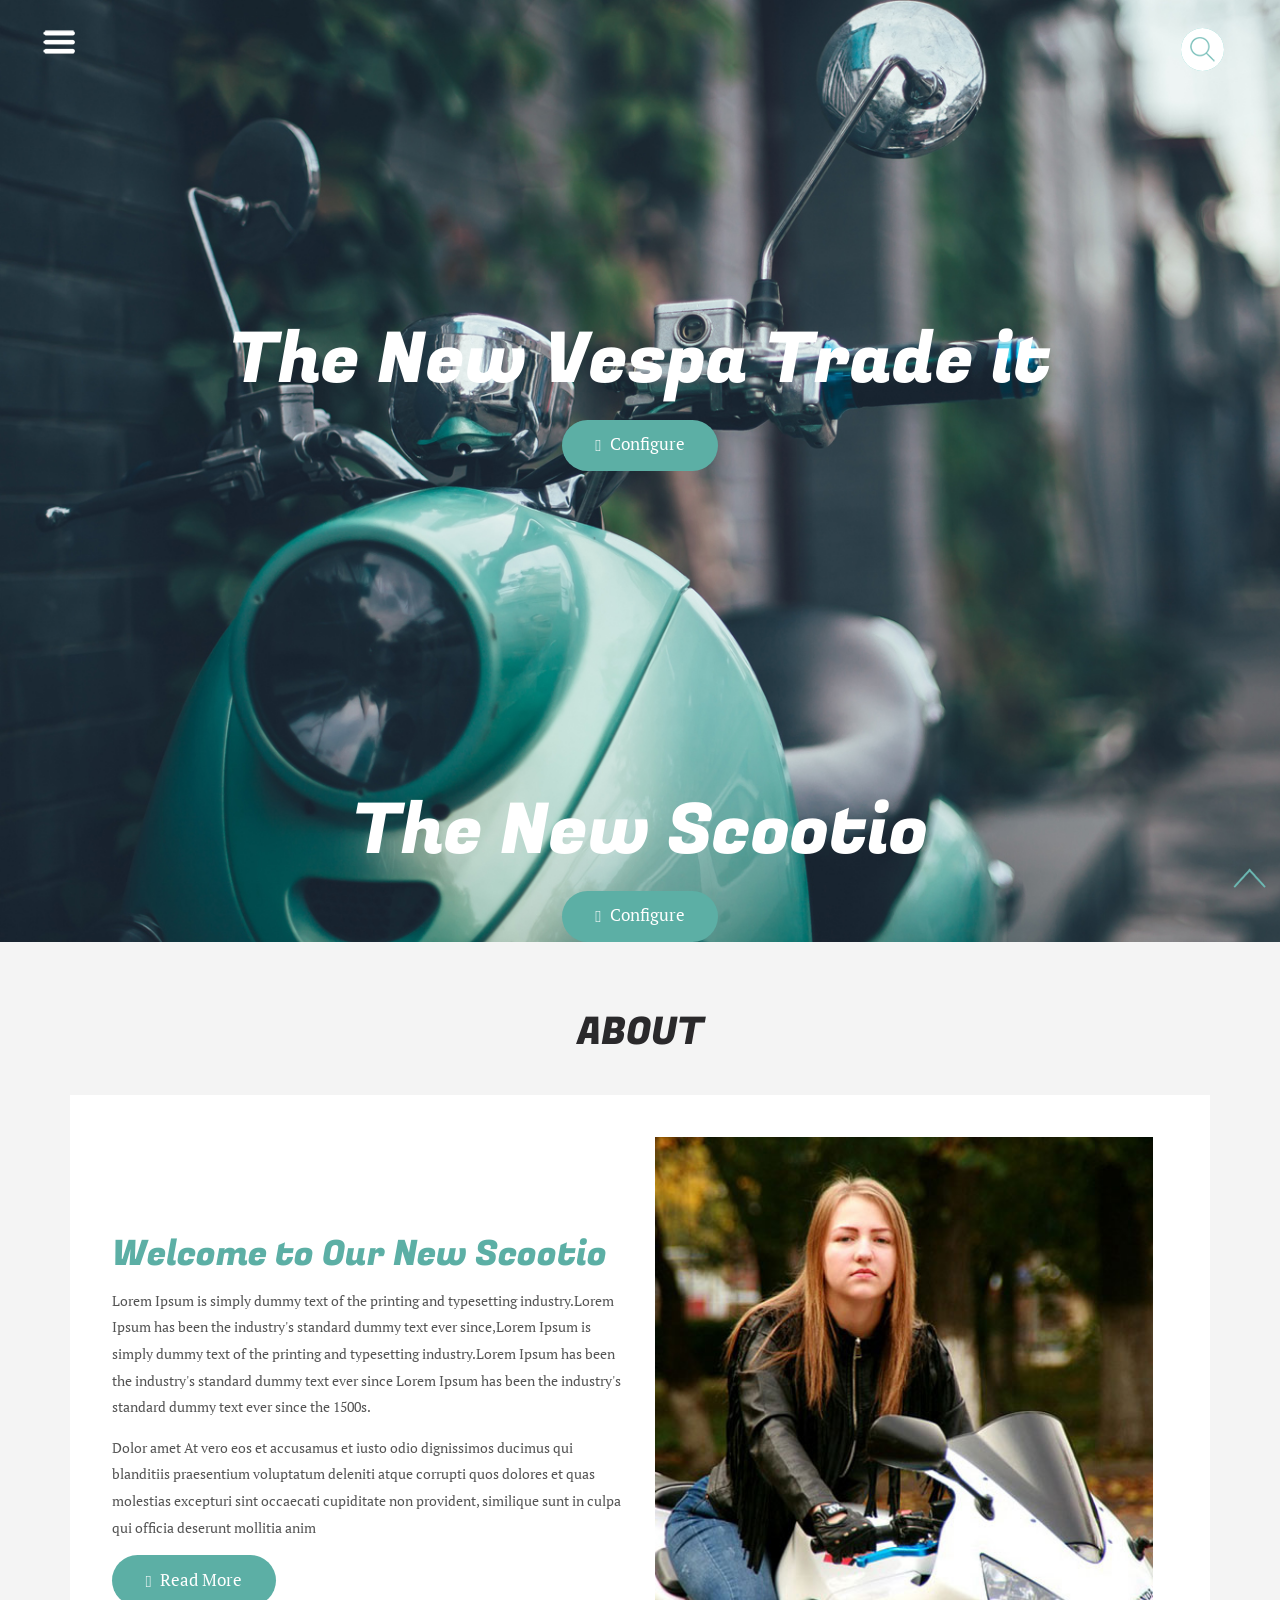
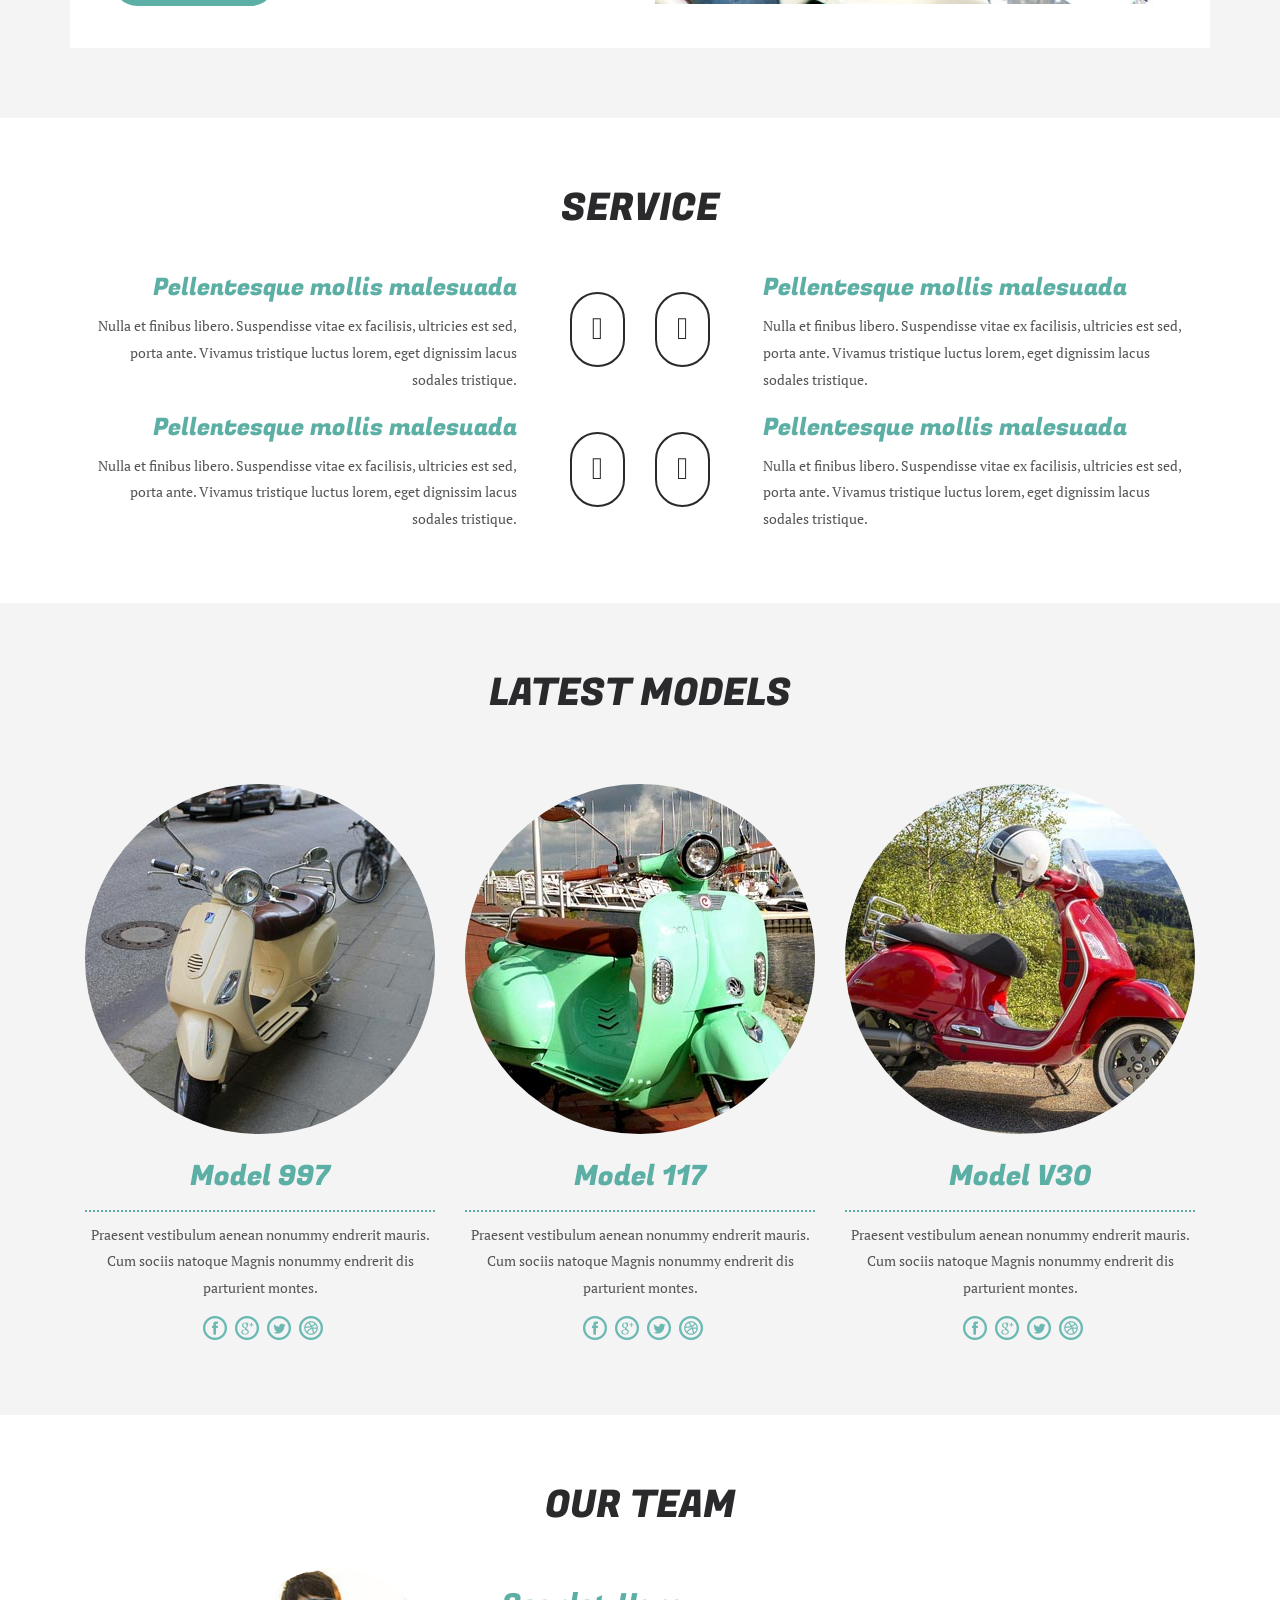
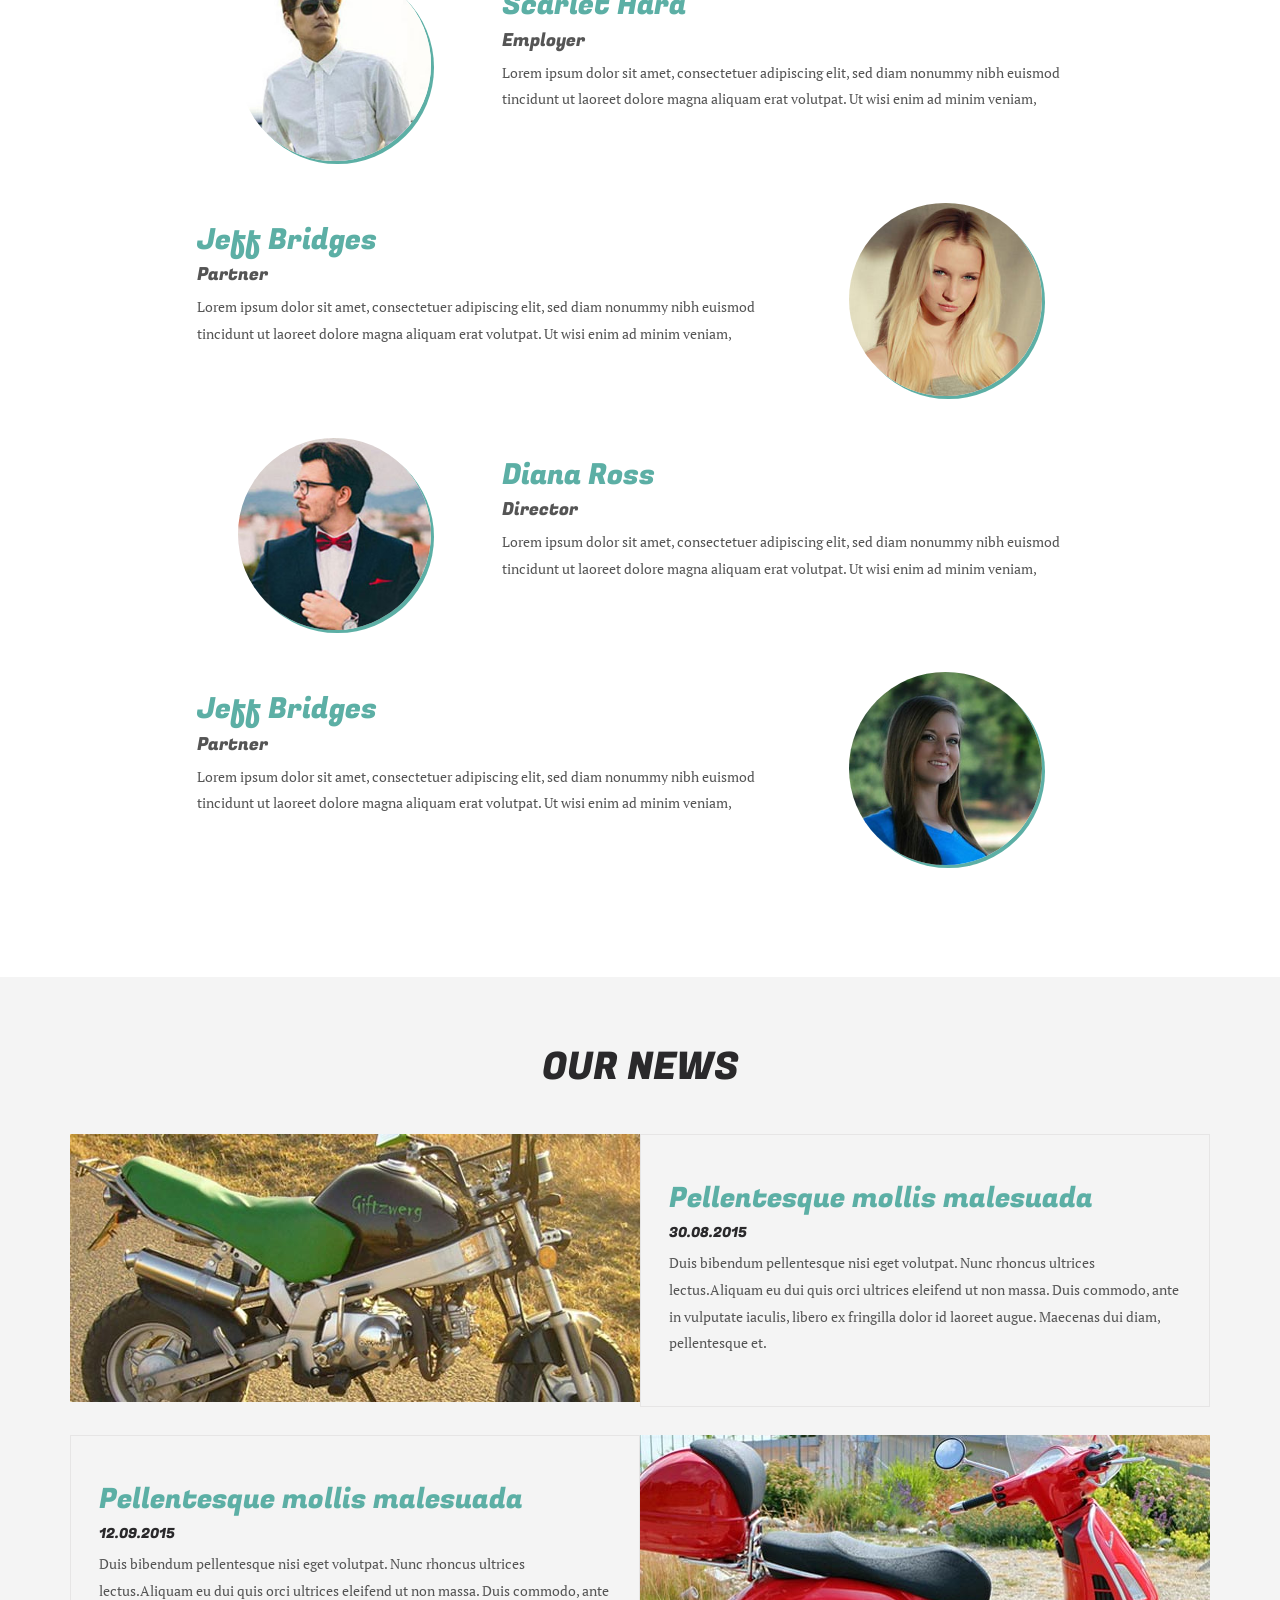
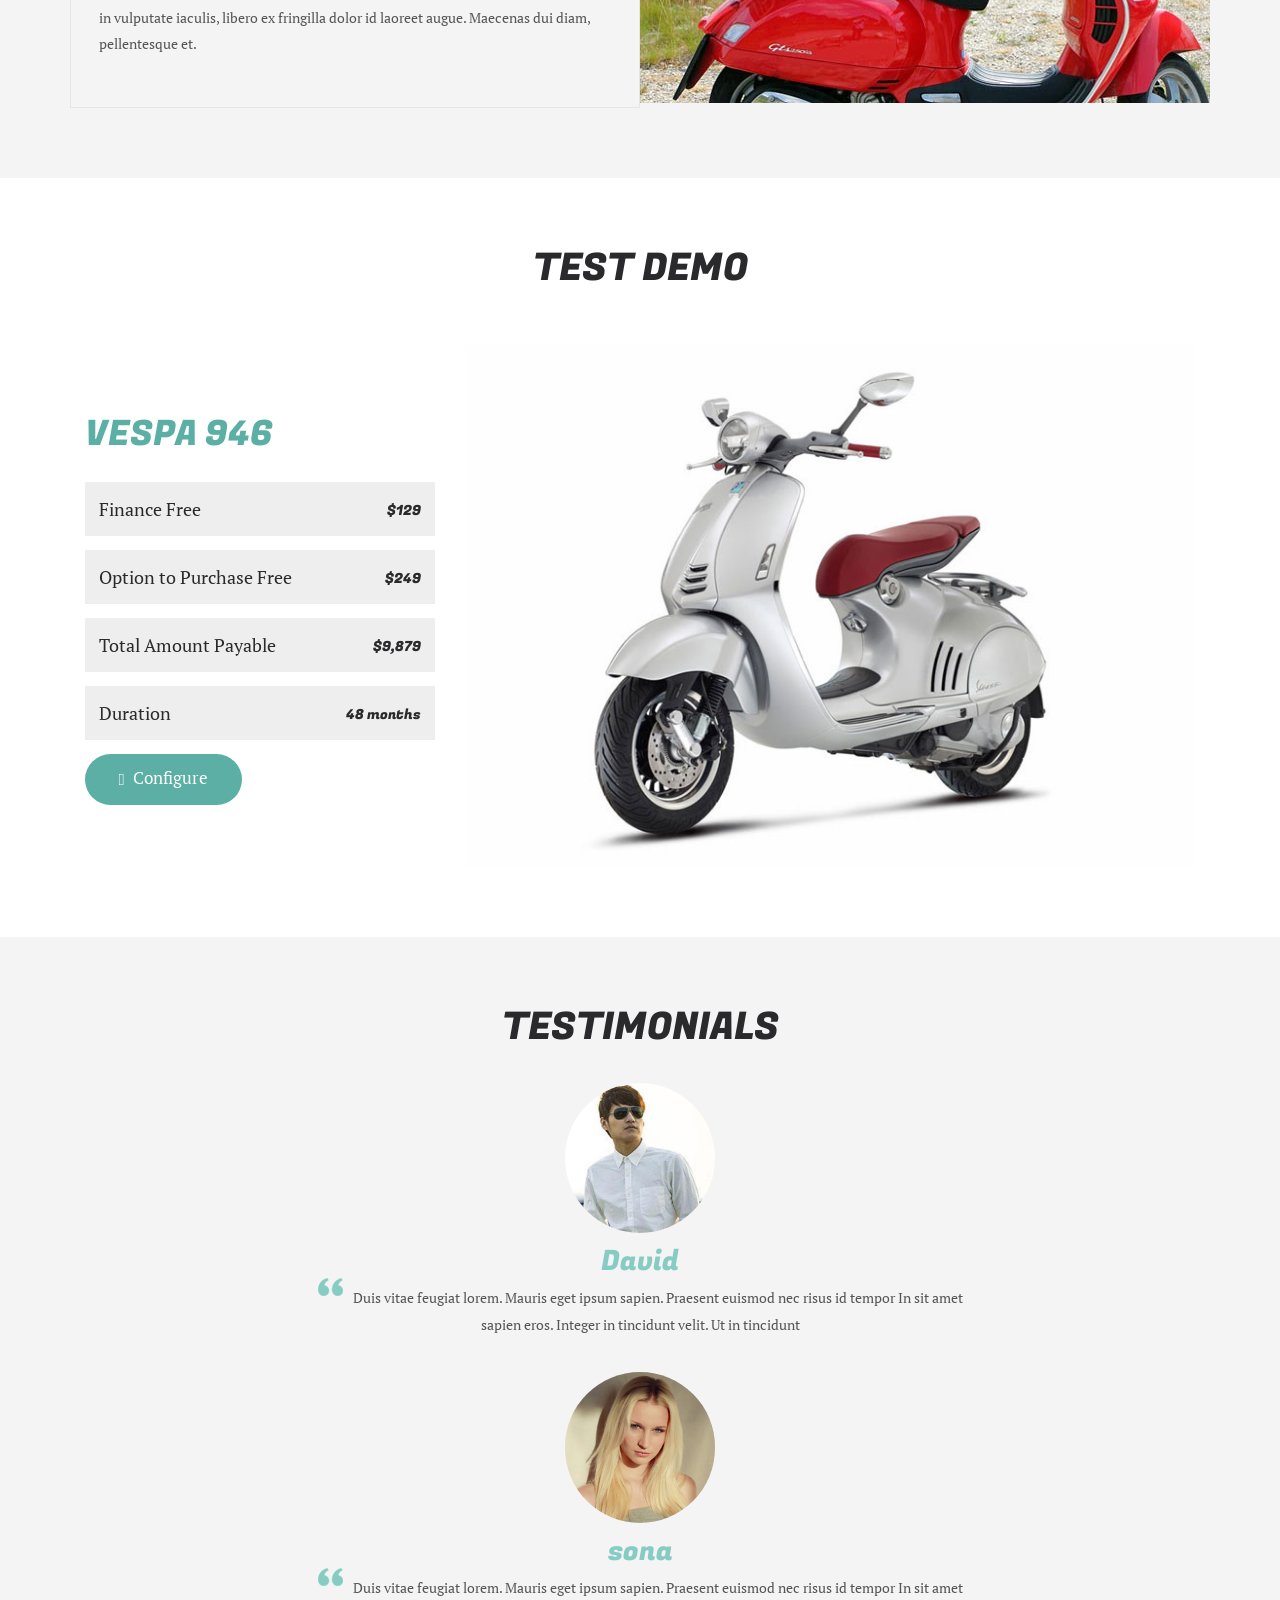
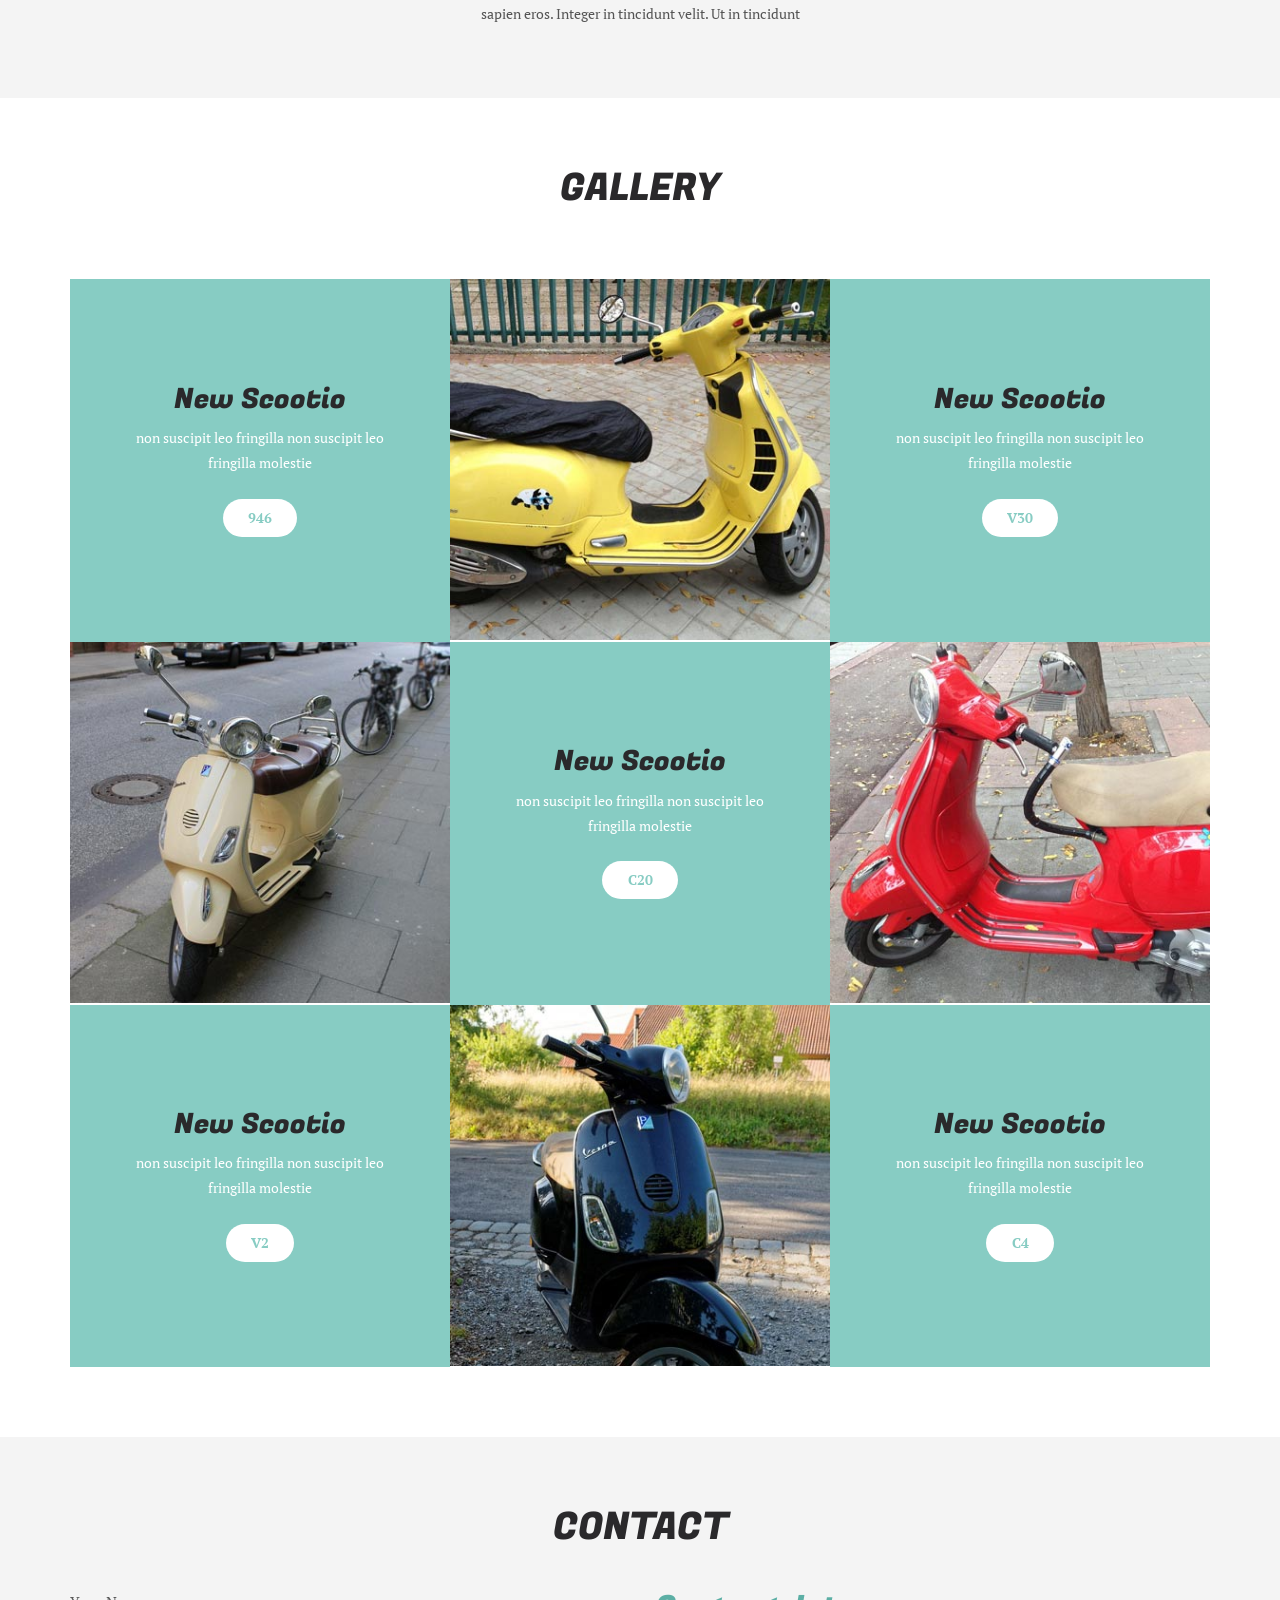
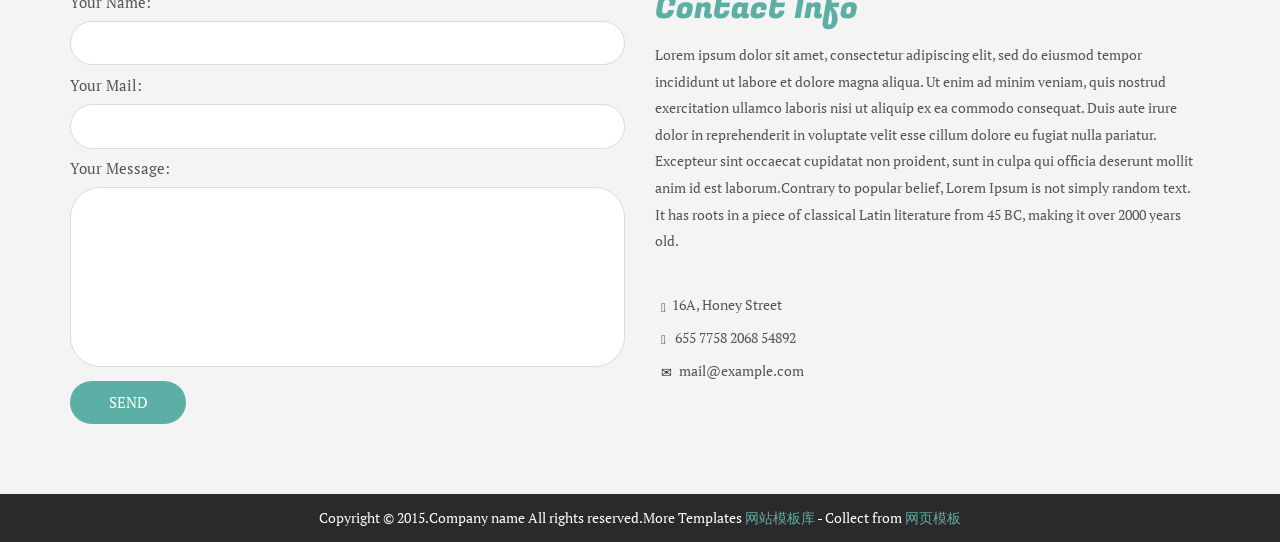
==== index.html @ cb93cd8d "Add files via upload http://www.baisheng999.com/webtemplate/html这里找的" ====
<!DOCTYPE html>
<html>
<head>
<title>Home</title>
<link href="css/bootstrap.css" type="text/css" rel="stylesheet" media="all">
<link href="css/style.css" type="text/css" rel="stylesheet" media="all">
<link href="css/component.css" rel="stylesheet" type="text/css"  />
<!-- Custom Theme files -->
<meta name="viewport" content="width=device-width, initial-scale=1">
<meta http-equiv="Content-Type" content="text/html; charset=utf-8" />
<meta name="keywords" content="Scootio Responsive web template, Bootstrap Web Templates, Flat Web Templates, Android Compatible web template, 
Smartphone Compatible web template, free webdesigns for Nokia, Samsung, LG, SonyErricsson, Motorola Welcome" />
<script type="application/x-javascript"> addEventListener("load", function() { setTimeout(hideURLbar, 0); }, false); function hideURLbar(){ window.scrollTo(0,1); } </script>
<!--web-fonts-->
<link href='https://fonts.googleapis.com/css?family=PT+Serif:400,700' rel='stylesheet' type='text/css'>
<!--js-->
<script src="js/jquery-1.11.1.min.js"></script> 
<script src="js/modernizr.custom.js"></script>
<link href="css/swipebox.css" rel='stylesheet' type='text/css' />
<!--//js-->
<script type="text/javascript" src="js/move-top.js"></script>
<script type="text/javascript" src="js/easing.js"></script>
<!--/script-->
<script type="text/javascript">
			jQuery(document).ready(function($) {
				$(".scroll").click(function(event){		
					event.preventDefault();
					$('html,body').animate({scrollTop:$(this.hash).offset().top},900);
				});
			});
</script>
<script src="js/jquery.swipebox.min.js"></script> 
					<script type="text/javascript">
						jQuery(function($) {
							$(".work-grid-middle a").swipebox();
						});
					</script>


</head>
  <!--start-home-->
 <body class="cbp-spmenu-push">
       <!--top-header-->
		<!--bottom-->
		  <section class="button">
					<button id="showLeftPush"><img src="images/menu-icon.png" alt=""></button>
		   </section>
		   	<!-- start-search-->
			  <div class="search">
			   <div id="sb-search" class="sb-search">
				  <form>
					 <input class="sb-search-input" placeholder="Enter your search term..." type="search" id="search">
					 <input class="sb-search-submit" type="submit" value="">
					 <span class="sb-icon-search"> </span>
				  </form>
			    </div>
			   </div>
			 <!--search-scripts-->
			 <script src="js/classie.js"></script>
			 <script src="js/uisearch.js"></script>
			   <script>
				 new UISearch( document.getElementById( 'sb-search' ) );
			   </script>
				<!--//search-scripts-->

			<nav class="cbp-spmenu cbp-spmenu-vertical cbp-spmenu-left" id="cbp-spmenu-s1">
			<h3>Menu</h3>
				<a class="active scroll" href="#house">Home</a>
				<a class="scroll" href="#about">About</a>
				<a class="scroll" href="#service">Services</a>
				<a class="scroll" href="#team">Team</a>
				<a class="scroll" href="#news">News</a>
			    <a class="scroll" href="#demo">Demo</a>
				<a class="scroll" href="#test">Testimonials</a>
				<a class="scroll" href="#gallery">Gallery</a>
				<a class="scroll" href="#contact">Contact</a>
				<ul class=" side-icons">
							<li><a class="fb" href="#"></a></li>
							<li><a class="twitt" href="#"></a></li>
							<li><a class="goog" href="#"></a></li>
							<li><a class="drib" href="#"></a></li>
					   </ul>
		  </nav>
	      <div class="banner" id="house">
		       <div class="container">
						<div class="callbacks_container">
						<ul class="rslides callbacks callbacks1" id="slider4">
							<li class="callbacks1_on" style="display: block; float: left; position: relative; opacity: 1; z-index: 2; transition: opacity 500ms ease-in-out;">
								<div class="banner-info">
								<h3>The New Vespa Trade it</h3>
							    <a href="#" class="con"><i class="glyphicon glyphicon-cog"></i>Configure</a>
								</div>
							</li>
							<li class="" style="display: block; float: none; position: absolute; opacity: 0; z-index: 1; transition: opacity 500ms ease-in-out;">
								<div class="banner-info">
								   <h3>The New Scootio</h3>
								 <a href="#" class="con"><i class="glyphicon glyphicon-cog"></i>Configure</a>
								</div>
							</li>
							<li class="" style="display: block; float: none; position: absolute; opacity: 0; z-index: 1; transition: opacity 500ms ease-in-out;">
								<div class="banner-info">
								  <h3>The New Vespa Trade it</h3>
								  <a href="#" class="con"><i class="glyphicon glyphicon-cog"></i>Configure</a>
								</div>	
							</li>
							<li class="callbacks1_on" style="display: block; float: left; position: relative; opacity: 1; z-index: 2; transition: opacity 500ms ease-in-out;">
								<div class="banner-info">
								 <h3>The New Scootio</h3>
								 <a href="#" class="con"><i class="glyphicon glyphicon-cog"></i>Configure</a>
								</div>
							</li>
						</ul>
						</div>
						<!--banner-Slider-->
						<script src="js/responsiveslides.min.js"></script>
						 <script>
						// You can also use "$(window).load(function() {"
						$(function () {
						  // Slideshow 4
						  $("#slider4").responsiveSlides({
						auto: true,
						pager: true,
						nav:false,
						speed: 500,
						namespace: "callbacks",
						before: function () {
						  $('.events').append("<li>before event fired.</li>");
						},
						after: function () {
						  $('.events').append("<li>after event fired.</li>");
						}
						  });

						});
						  </script>
				</div>


		 </div>
		<script>
			var menuLeft = document.getElementById( 'cbp-spmenu-s1' ),
				showLeftPush = document.getElementById( 'showLeftPush' ),
				showRightPush = document.getElementById( 'showRightPush' ),
				body = document.body;

			showLeftPush.onclick = function() {
				classie.toggle( this, 'active' );
				classie.toggle( body, 'cbp-spmenu-push-toright' );
				classie.toggle( menuLeft, 'cbp-spmenu-open' );
				disableOther( 'showLeftPush' );
			};

			function disableOther( button ) {
				if( button !== 'showLeftPush' ) {
					classie.toggle( showLeftPush, 'disabled' );
				}
				if( button !== 'showRightPush' ) {
					classie.toggle( showRightPush, 'disabled' );
				}
			}
		</script>
        <div class="copyrights">Collect from <a href="http://www.baisheng999.com/" >企业网站模板</a></div>
  <!--start-about-->
     <div class="about-section" id="about">
	    <div class="container">
		       <h3 class="tittle">About</h3>
		        <div class="about-top">
				  <div class="col-md-6 about-text">
				   <h2>Welcome to Our New Scootio</h2>
				  <p>Lorem Ipsum is simply dummy text of the printing and typesetting industry.Lorem Ipsum has been the industry's standard dummy text ever since,Lorem Ipsum is simply dummy text of the printing and typesetting industry.Lorem Ipsum has been the industry's standard dummy text ever since Lorem Ipsum has been the industry's standard dummy text ever since the 1500s.</p>
				  <p>Dolor amet At vero eos et accusamus et iusto odio dignissimos ducimus qui blanditiis praesentium voluptatum deleniti atque corrupti quos dolores et quas molestias excepturi sint occaecati cupiditate non provident, similique sunt in culpa qui officia deserunt mollitia anim</p>
				   <a href="#" class="con two"><i class="glyphicon glyphicon-menu-right"></i>Read More</a>
		    </div>
			<div class="col-md-6 about-pic">
		            <img src="images/ab.jpg" alt=""/>
		    </div>
				<div class="clearfix"> </div>		
		    </div>
		</div>
	 </div>
  <!--//about-->
  <!--start-services-->
     <div class="service-section" id="service">
	    <div class="container">
		  <h3 class="tittle">Service</h3>
		    <div class="service-bottom">
				<div class="col-md-6 about-left">
					<div class="srv-one">
						<div class="srv-left">
							<h4>Pellentesque mollis malesuada</h4>
							<p>Nulla et finibus libero. Suspendisse vitae ex facilisis, ultricies est sed, porta ante. Vivamus tristique luctus lorem, eget dignissim lacus sodales tristique.</p>
						</div>
						<div class="srv-right">
							<span class="glyphicon glyphicon-globe" aria-hidden="true"></span>
						</div>
						<div class="clearfix"></div>
					</div>
					<div class="srv-two">
						<div class="srv-left">
							<h4>Pellentesque mollis malesuada</h4>
							<p>Nulla et finibus libero. Suspendisse vitae ex facilisis, ultricies est sed, porta ante. Vivamus tristique luctus lorem, eget dignissim lacus sodales tristique.</p>
						</div>
						<div class="srv-right">
							<span class="glyphicon glyphicon-gift" aria-hidden="true"></span>
						</div>
						<div class="clearfix"></div>
					</div>
				</div>
				<div class="col-md-6 about-left">
					<div class="srv-one">
						<div class="ab-left">
							<span class="glyphicon glyphicon-leaf" aria-hidden="true"></span>
						</div>
						<div class="ab-right">
							<h4>Pellentesque mollis malesuada</h4>
							<p>Nulla et finibus libero. Suspendisse vitae ex facilisis, ultricies est sed, porta ante. Vivamus tristique luctus lorem, eget dignissim lacus sodales tristique.</p>
						</div>
						<div class="clearfix"></div>
					</div>
					<div class="srv-two">
						<div class="ab-left">
							<span class="glyphicon glyphicon-calendar" aria-hidden="true"></span>
						</div>
						<div class="ab-right">
							<h4>Pellentesque mollis malesuada</h4>
							<p>Nulla et finibus libero. Suspendisse vitae ex facilisis, ultricies est sed, porta ante. Vivamus tristique luctus lorem, eget dignissim lacus sodales tristique.</p>
						</div>
						<div class="clearfix"></div>
					</div>
				</div>
				<div class="clearfix"></div>
			</div>

		</div>
	 </div>
  <!--latest-models-->
		  <div class="top-places">
		     <div class="container">
			     <h3 class="tittle">Latest Models</h3>
			    <div class="tip-main">
			      <div class="col-md-4 top-grid">
					 <img src="images/top-p.jpg" alt="image"/>
					 <h4>Model 997</h4>
					 <p>Praesent vestibulum aenean nonummy endrerit mauris. Cum sociis natoque Magnis  nonummy endrerit dis parturient montes. </p>
					 <ul class="top-icons">
							<li><a class="fb" href="#"></a></li>
							<li><a class="twitt" href="#"></a></li>
							<li><a class="goog" href="#"></a></li>
							<li><a class="drib" href="#"></a></li>
					   </ul>
				  </div>		
				    <div class="col-md-4 top-grid">
					     <img src="images/top-p1.jpg" alt="image"/>
					 	 <h4>Model 117</h4>
						  <p>Praesent vestibulum aenean nonummy endrerit mauris. Cum sociis natoque Magnis  nonummy endrerit dis parturient montes. </p>
						  <ul class="top-icons">
							<li><a class="fb" href="#"></a></li>
							<li><a class="twitt" href="#"></a></li>
							<li><a class="goog" href="#"></a></li>
							<li><a class="drib" href="#"></a></li>
					   </ul>
				  </div>	
				   <div class="col-md-4 top-grid">
					    <img src="images/top-p2.jpg" alt="image"/>
					 	<h4>Model V30</h4>
						<p>Praesent vestibulum aenean nonummy endrerit mauris. Cum sociis natoque Magnis  nonummy endrerit dis parturient montes. </p>
						<ul class="top-icons">
							<li><a class="fb" href="#"></a></li>
							<li><a class="twitt" href="#"></a></li>
							<li><a class="goog" href="#"></a></li>
							<li><a class="drib" href="#"></a></li>
					   </ul>

				  </div>	
					<div class="clearfix"> </div>				
				</div>
			</div>
	     </div>

  <!--//about-->
  <!--team start here-->
 <div class="team" id='team'>
	  	<div class="container wrapper">
	  		<div class="team-top">
	  			<h3 class="tittle">Our Team</h3>
	  		</div>
	  		<div class="team-bottom">
	  		<div class="friend">
	  			<div class="col-md-4 friend-img"><img src="images/t1.jpg" class="img-responsive" alt=""/></div>
	  			<div class="col-md-8 friend-desc">
	  				<h3><a href="#">Scarlet Hara</a></h3>
	  				<h4>Employer</h4>
	  				<p>Lorem ipsum dolor sit amet, consectetuer adipiscing elit, sed diam nonummy nibh euismod tincidunt ut laoreet dolore magna aliquam erat volutpat. Ut wisi enim ad minim veniam,</p>
	  			</div>
	  		    <div class="clearfix"> </div>
	  		</div>
	  		<div class="friend">
	  		   <div class="col-md-8 friend-desc1">
	  				<h3><a href="#">Jeff Bridges</a></h3>
	  				<h4>Partner</h4>
	  				<p>Lorem ipsum dolor sit amet, consectetuer adipiscing elit, sed diam nonummy nibh euismod tincidunt ut laoreet dolore magna aliquam erat volutpat. Ut wisi enim ad minim veniam,</p>
	  			</div>
	  			<div class="col-md-4 friend-img1"><img src="images/t2.jpg" class="img-responsive" alt=""/></div>
	  		    <div class="clearfix"> </div>
	  		</div>
	  		<div class="friend">
	  			<div class="col-md-4 friend-img"><img src="images/t3.jpg" class="img-responsive" alt=""/></div>
	  			<div class="col-md-8 friend-desc">
	  				<h3><a href="#">Diana Ross</a></h3>
	  				<h4>Director</h4>
	  				<p>Lorem ipsum dolor sit amet, consectetuer adipiscing elit, sed diam nonummy nibh euismod tincidunt ut laoreet dolore magna aliquam erat volutpat. Ut wisi enim ad minim veniam,</p>
	  			</div>
	  		    <div class="clearfix"> </div>
	  		</div>
	  		<div class="friend">
	  		   <div class="col-md-8 friend-desc1">
	  				<h3><a href="#">Jeff Bridges</a></h3>
	  				<h4>Partner</h4>
	  				<p>Lorem ipsum dolor sit amet, consectetuer adipiscing elit, sed diam nonummy nibh euismod tincidunt ut laoreet dolore magna aliquam erat volutpat. Ut wisi enim ad minim veniam,</p>
	  			</div>
	  			<div class="col-md-4 friend-img1"><img src="images/t4.jpg" class="img-responsive" alt=""/></div>
	  		    <div class="clearfix"> </div>
	  		</div>
	  	</div>
	 </div>
</div>
	<!--team end here-->
	<!--news-starts-->
	<div class="news" id="news">
		<div class="container">
		  <h3 class="tittle">Our News</h3>
			<div class="news-bottom">
				<div class="news-one">
					<div class="col-md-6 news-left">
						<a href="#"><img src="images/n1.jpg" alt="" /></a>
					</div>	
					<div class="col-md-6 news-right"> 
					<a href="#"><h4>Pellentesque mollis malesuada</h4></a>
						<h5>30.08.2015</h5>
						<p class="one">Duis bibendum pellentesque nisi eget volutpat. Nunc rhoncus ultrices lectus.Aliquam eu dui quis orci ultrices eleifend ut non massa. Duis commodo, ante in vulputate iaculis, libero ex fringilla dolor id laoreet augue. Maecenas dui diam, pellentesque et.</p>	
					</div>	
					<div class="clearfix"> </div>	
				</div>
				<div class="news-one">
					<div class="col-md-6 news-right"> 
						<a href="#"><h4>Pellentesque mollis malesuada</h4></a>
						<h5>12.09.2015</h5>
						<p class="one">Duis bibendum pellentesque nisi eget volutpat. Nunc rhoncus ultrices lectus.Aliquam eu dui quis orci ultrices eleifend ut non massa. Duis commodo, ante in vulputate iaculis, libero ex fringilla dolor id laoreet augue. Maecenas dui diam, pellentesque et.</p>	
					</div>	
					<div class="col-md-6 news-left">
						<a href="#"><img src="images/n2.jpg" alt="" /></a>
					</div>						
					<div class="clearfix"> </div>	
				</div>		
			</div>			
		</div>	
	</div>	
	<!--news-end-->

	<!--test-demo-->
	  <div class="test-demo" id="demo">	
		    <div class="container">
				<h3 class="tittle">Test Demo</h3>
			  <div class="demo-top">
			  	   <div class="col-md-4 demo-text">
				      <h4> VESPA 946</h4>
					   <div class="pre-top">
							 <div class="item-text">
									<span class="item_price">Finance Free</span>
								    <h6>$129</h6>
									  <div class="clearfix"> </div>
						    </div>
							<div class="item-text">
									<span class="item_price">Option to Purchase Free</span>
								    <h6>$249</h6>
									  <div class="clearfix"> </div>
						    </div>
							<div class="item-text">
									<span class="item_price">Total Amount Payable</span>
								    <h6> $9,879</h6>
									  <div class="clearfix"> </div>
						    </div>
							<div class="item-text">
									<span class="item_price">Duration</span>
								    <h6>48 months</h6>
									  <div class="clearfix"> </div>
						    </div>
					  </div>
					   <a href="#" class="con"><i class="glyphicon glyphicon-cog"></i>Configure</a>

				      
				   </div>
			       <div class="col-md-8 demo-img">
				   <img src="images/demo.jpg" alt=""/>
				    </div>
					<div class="clearfix"> </div>
			  </div>
			</div>
	   </div>
	<!--//test-demo-->
		<!--//testimonials-->
		  <div class="testimonials" id="test">	
		       <div class="container">
			   	<h3 class="tittle">Testimonials</h3>
				<div class="callbacks_container">
                    <ul class="rslides" id="slider3">
                     <li>
		                 <div class="testi-text">
								<div class="testi-img">
									<img src="images/t1.jpg" alt=""/>
								</div>
								<h4>David</h4>
								<p><span> </span>Duis vitae feugiat lorem. Mauris eget ipsum sapien. Praesent euismod nec risus id tempor In sit amet sapien eros. Integer in tincidunt velit. Ut in tincidunt</p>								
						  </div>
						  </li>
						  <li>
							  <div class="testi-text">
									<div class="testi-img">
										<img src="images/t2.jpg" alt=""/>
									</div>
									<h4>sona</h4>
									<p><span> </span>Duis vitae feugiat lorem. Mauris eget ipsum sapien. Praesent euismod nec risus id tempor In sit amet sapien eros. Integer in tincidunt velit. Ut in tincidunt</p>								
							</div>
						  </li>
					</ul>
					 </div>
			   </div>
		   </div>
		   <script src="js/responsiveslides.min.js"></script>
						 <script>
						// You can also use "$(window).load(function() {"
						$(function () {
						  // Slideshow 3
						  $("#slider3").responsiveSlides({
						auto: true,
						pager:false,
						nav: true,
						speed: 500,
						namespace: "callbacks",
						before: function () {
						  $('.events').append("<li>before event fired.</li>");
						},
						after: function () {
						  $('.events').append("<li>after event fired.</li>");
						}
						  });

						});
				 </script>
<!--start-gallery-->
<div class="work" id="gallery">
		<!-- container -->
		<div class="container">
				<h3 class="tittle">Gallery</h3>
			<div class="work-grids">
				<div class="work-grids-top">
					<div class="col-md-4 work-grid-left">
						<h5>New Scootio</h5>
						<p>non suscipit leo fringilla non suscipit leo fringilla molestie</p>
						<a href="#">946</a>
					</div>
					<div class="col-md-4 work-grid-middle">
						<a class="example-image-link" href="images/g1.jpg" data-lightbox="example-set" data-title=""><img class="example-image" src="images/g1.jpg" alt=""/></a>
					</div>
					<div class="col-md-4 work-grid-left">
						<h5>New Scootio</h5>
						<p>non suscipit leo fringilla non suscipit leo fringilla molestie</p>
						<a href="#">V30</a>
					</div>
					<div class="clearfix"> </div>
				</div>
				<div class="work-grids-top">
					<div class="col-md-4 work-grid-middle">
					<a class="example-image-link" href="images/g3.jpg" data-lightbox="example-set" data-title=""><img class="example-image" src="images/g3.jpg" alt=""/></a>
					</div>
					<div class="col-md-4 work-grid-left">
						<h5>New Scootio</h5>
						<p>non suscipit leo fringilla non suscipit leo fringilla molestie</p>
						<a href="#">C20</a>
					</div>
					<div class="col-md-4 work-grid-middle">
						<a class="example-image-link" href="images/g4.jpg" data-lightbox="example-set" data-title=""><img class="example-image" src="images/g4.jpg" alt=""/></a>
					</div>
					<div class="clearfix"> </div>
				</div>
				<div class="work-grids-top">
					<div class="col-md-4 work-grid-left">
						<h5>New Scootio</h5>
						<p>non suscipit leo fringilla non suscipit leo fringilla molestie</p>
						<a href="#">V2</a>
					</div>
					<div class="col-md-4 work-grid-middle">
							<a class="example-image-link" href="images/g2.jpg" data-lightbox="example-set" data-title=""><img class="example-image" src="images/g2.jpg" alt=""/></a>
					</div>
					<div class="col-md-4 work-grid-left">
						<h5>New Scootio</h5>
						<p>non suscipit leo fringilla non suscipit leo fringilla molestie</p>
						<a href="#">C4</a>
					</div>
					<div class="clearfix"> </div>
				</div>
			</div>
		</div>	
		<!-- //container -->
	</div>
<!--contact-->
   <div class="contact" id="contact">
	 <div class="container">
		       <h3 class="tittle">Contact</h3>
			<div class="contact-form">
					<div class="col-md-6 contact-grid">
					<form>
						<p class="your-para">Your Name:</p>
						<input type="text" value="" onFocus="this.value='';" onBlur="if (this.value == '') {this.value ='';}">
						<p class="your-para">Your Mail:</p>
						<input type="text" value="" onFocus="this.value='';" onBlur="if (this.value == '') {this.value ='';}">
						<p class="your-para">Your Message:</p>
						<textarea cols="77" rows="6" value=" " onFocus="this.value='';" onBlur="if (this.value == '') {this.value = '';}"></textarea>
						<div class="send">
							<input type="submit" value="Send" >
						</div>
					</form>
				</div>
				<div class="col-md-6 contact-in">
					<h5> Contact Info</h5>
					<p class="para1">Lorem ipsum dolor sit amet, consectetur adipiscing elit, sed do eiusmod tempor incididunt ut labore et dolore magna aliqua. Ut enim ad minim veniam, quis nostrud exercitation ullamco laboris nisi ut aliquip ex ea commodo consequat. Duis aute irure dolor in reprehenderit in voluptate velit esse cillum dolore eu fugiat nulla pariatur. Excepteur sint occaecat cupidatat non proident, sunt in culpa qui officia deserunt mollit anim id est laborum.Contrary to popular belief, Lorem Ipsum is not simply random text. It has roots in a piece of classical Latin literature from 45 BC, making it over 2000 years old.  </p>
					<div class="more-address"> 
						<div class="address-more">
						  <p class="location"><i class="glyphicon glyphicon-map-marker"></i>16A, Honey Street</p>
					      <p class="phone"><i class="glyphicon glyphicon-phone"></i> 655 7758 2068 54892</p>
					      <p class="mail"><i class="glyphicon glyphicon-envelope"></i><a href="mailto:info@example.com">mail@example.com</a></p>

						</div>
				      </div>
				</div>
				<div class="clearfix"> </div>
			   </div>
	    </div>
    </div>

	<!--/footer-->
			<div class="copy">
		              <p>Copyright &copy; 2015.Company name All rights reserved.More Templates <a href="http://www.baisheng999.com/" target="_blank" title="网站模板库">网站模板库</a> - Collect from <a href="http://www.baisheng999.com/" title="网页模板" target="_blank">网页模板</a></p>
		            </div>
							<!--start-smoth-scrolling-->
						<script type="text/javascript">
									$(document).ready(function() {
										/*
										var defaults = {
								  			containerID: 'toTop', // fading element id
											containerHoverID: 'toTopHover', // fading element hover id
											scrollSpeed: 1200,
											easingType: 'linear' 
								 		};
										*/
										
										$().UItoTop({ easingType: 'easeOutQuart' });
										
									});
								</script>
		<a href="#house" id="toTop" class="scroll" style="display: block;"> <span id="toTopHover" style="opacity: 1;"> </span></a>

</body>
</html>
---- css/style.css ----
body{
	padding:0;
	margin:0;
	font-family: 'PT Serif', serif;
	position:relative;
}
body a{
    transition:0.5s all;
	-webkit-transition:0.5s all;
	-moz-transition:0.5s all;
	-o-transition:0.5s all;
	-ms-transition:0.5s all;
}
@font-face {
   font-family: 'FugazOne-Regular';
   src: url(../fonts/FugazOne-Regular.ttf)format('truetype');
}
a:hover{
 text-decoration:none;
}
input[type="button"],input[type="submit"],.contact-form input[type="submit"]{
	transition:0.5s all;
	-webkit-transition:0.5s all;
	-moz-transition:0.5s all;
	-o-transition:0.5s all;
	-ms-transition:0.5s all;
}
h1,h2,h3,h4,h5,h6{
	margin:0;	
   font-family: 'FugazOne-Regular';
}	
p{
	margin:0;
	font-family: 'PT Serif', serif;
}
ul{
	margin:0;
	padding:0;
}
label{
	margin:0;
}
/*--bottomner--*/
.banner{
	    background: url(../images/bg.jpg) no-repeat 0px 0px;
    background-size: cover;
    -webkit-background-size: cover;
    -moz-background-size: cover;
    -o-background-size: cover;
    -ms-background-size: cover;
    min-height: 900px;
}
/*--header--*/
#slider2,
#slider3 {
  box-shadow: none;
  -moz-box-shadow: none;
  -webkit-box-shadow: none;
  margin: 0 auto;
}
.rslides_tabs li:first-child {
  margin-left: 0;
}
.rslides_tabs .rslides_here a {
  background: rgba(255,255,255,.1);
  color: #fff;
  font-weight: bold;
}
.events {
  list-style: none;
}
.callbacks_container {
  position: relative;
  float: left;
  width: 100%;
}
.callbacks {
  position: relative;
  list-style: none;
  overflow: hidden;
  width: 100%;
  padding: 0;
  margin: 0;
}
.callbacks li {
  position: absolute;
  width: 100%;
}
.callbacks img {
  position: relative;
  z-index: 1;
  height: auto;
  border: 0;
}
.copyrights{
	text-indent:-9999px;
	height:0;
	line-height:0;
	font-size:0;
	overflow:hidden;
}
.callbacks .caption {
	display: block;
	position: absolute;
	z-index: 2;
	font-size: 20px;
	text-shadow: none;
	color: #fff;
	left: 0;
	right: 0;
	padding: 10px 20px;
	margin: 0;
	max-width: none;
	top: 10%;
	text-align: center;
}
.callbacks_nav {
  position: absolute;
  -webkit-tap-highlight-color: rgba(0,0,0,0);
     bottom: -58%;
  left: 0;
  opacity: 0.7;
  z-index: 3;
  text-indent: -9999px;
  overflow: hidden;
  text-decoration: none;
  height: 80px;
  width: 40px;
  margin-top: 4%;
  display:none;
}
 .callbacks_nav:hover{
  	opacity: 0.5;
  }
.callbacks_nav.next {
  left: auto;
    background-position: right top;
   right: 300px;
 }
 .callbacks_nav.prev {
	right: auto;
	background-position:left top;
	 left: 300px;

}
#slider3-pager a {
  display: inline-block;
}
#slider3-pager span{
  float: left;
}
#slider3-pager span{
	width:100px;
	height:15px;
	background:#fff;
	display:inline-block;
	border-radius:30em;
	opacity:0.6;
}
#slider3-pager .rslides_here a {
  background: #FFF;
  border-radius:30em;
  opacity:1;
}
#slider3-pager a {
  padding: 0;
}
#slider3-pager li{
	display:inline-block;
}
.rslides {
  position: relative;
  list-style: none;
  overflow: hidden;
  width: 100%;
  padding: 0;
}
.rslides li {
  -webkit-backface-visibility: hidden;
  position: absolute;
  display:none;
  width: 100%;
  left: 0;
  top: 0;
}
.rslides li{
  position: relative;
  display: block;
  float: left;
}
.rslides img {
  height: auto;
  border: 0;
  }
.callbacks_tabs{
    list-style: none;
    position: absolute;
    padding: 0;
    margin: 0;
    display: block;
    bottom: -30%;
    z-index: 0;
    right: -13%;
}
.slider-top span{
	font-weight:600;
}
.callbacks_tabs li{
      display: block;
    margin: 0.3em 0em;
}
@media screen and (max-width: 600px) {
  .callbacks_nav {
    top: 47%;
    }
}
/*----*/
.callbacks_tabs a{
 visibility: hidden;
}
.callbacks_tabs a:after {
    content: "\f111";
    font-size: 0;
    font-family: FontAwesome;
    visibility: visible;
    display: block;
        height: 15px;
    width: 15px;
    display: inline-block;
    background:none;
    border:3px solid #fff;
	    border-radius: 50%;
    -o-border-radius: 50%;
    -webkit-border-radius: 50%;
    -moz-border-radius: 50%;
    -ms-border-radius: 50%;
}
.callbacks_here a:after{
   border:3px solid #6cb9b3;
   background: #6cb9b3;
}
.banner-info {
  margin-top: 26em;
  text-align: center;
}
.banner-info h3 {
      font-size: 6em;
    font-weight: 400;
    color: #fff;
	    margin-bottom: 0.3em;
}
a.con {
    font-size: 1.2em;
   background:#5cafa5;
    padding: 0.8em 2em;
    text-align: center;
    color: #fff;
    border: none;
    outline: none;
    -webkit-appearance: none;
    display: inline-block;
    border-radius: 30px;
    -webkit-border-radius: 30px;
    -o-border-radius: 30px;
    -ms-border-radius: 30px;
    -moz-border-radius: 30px;
}
a.con i {
    margin-right: 0.5em;
	}
a.con:hover{
  background:#272a2b;
}
.top-nav {
  float: right;
  width: 4%;
  margin-top: .3em;
}
.search{
 float:right;
}
.sb-search {
	position: absolute;
	top:2em;
	right: 4em;
	width: 0%;
	min-width: 43px;
    height: 43px;
	float: right;
	overflow: hidden;
	-webkit-transition: width 0.3s;
	-moz-transition: width 0.3s;
	transition: width 0.3s;
	-webkit-backface-visibility: hidden;
}
.sb-search-input {
	position: absolute;
	top: 0;
	left: 0px;
	border: none;
	outline: none;
	background:#6ECCC4;
	width: 100%;
	height:43px;
	margin: 0;
	z-index: 10;
	  padding: 5px 20px;
    font-size: 13px;
	color: #fff;
   border-radius:40px;
   -webkit-border-radius:40px;
   -o-border-radius:40px;
   -moz-border-radius:40px;
   -ms-border-radius:40px;
}
.sb-search-input::-webkit-input-placeholder {
	color: #ffffff;
}
.sb-search-input:-moz-placeholder {
	color: #ffffff;
}
.sb-search-input::-moz-placeholder {
	color: #efb480;
}
.sb-search-input:-ms-input-placeholder {
	color: #ffffff;
}
.sb-icon-search,.sb-search-submit  {
	width:43px;
	height:43px;
	display: block;
	position: absolute;
	right: 0;
	top: 0;
	padding: 0;
	margin: 0;
	line-height: 45px;
	text-align: center;
	cursor: pointer;
}
.sb-search-submit {
	background: #333 url('../images/search.png') no-repeat 0px 1px;
	-ms-filter: "progid:DXImageTransform.Microsoft.Alpha(Opacity=0)"; /* IE 8 */
    filter: alpha(opacity=0); /* IE 5-7 */
  	color: transparent;
	border: none;
	outline: none;
	z-index: -1;
	-webkit-appearance: none;
	  border-radius:50%;
   -o-border-radius:50%;
   -moz-border-radius:50%;
   -ms-border-radius:50%;
}
.sb-icon-search {
	color: #FFF;
    background: #fff url('../images/search.png') no-repeat 0px 0px;
	z-index: 90;
	  border-radius:50%;
   -o-border-radius:50%;
   -moz-border-radius:50%;
   -ms-border-radius:50%;
}
/* Open state */
.sb-search.sb-search-open, .no-js .sb-search {
    width: 21%;
}
.sb-search.sb-search-open .sb-search-submit,.no-js .sb-search .sb-search-submit {
	z-index: 90;
}
/*--menu--*/
button#showRightPush {
  border: none;
  background: rgba(255, 255, 255, 0.21);
  padding: 8px;
  outline: none;
  position: fixed;
  z-index: 1;
}
nav#cbp-spmenu-s2 {
  background:rgba(84, 84, 84, 1);
  text-align: center;
}
nav#cbp-spmenu-s2 a {
	color: #fff;
	display: block;
	padding: 20px 25px;
	font-size: 18px;
	font-weight: 400;
	border: none;
	margin: 0;
	transition: .5s all;
	border-bottom: 1px dotted rgb(118, 118, 118);
	text-decoration: none;
}
nav#cbp-spmenu-s2 a:hover {
	text-decoration: none;
	color:#D3564A;
	background: none;
}
nav#cbp-spmenu-s2 a.active {
	color: #D3564A;
}
nav#cbp-spmenu-s2 h3 {
  background: #D3564A;
  color: #fff;
  font-size: 3em;
}
ul.side-icons{
    border: none;
        margin-top:7em;
    margin-left: 4em;
}
ul.side-icons li {
    list-style-type: none;
    display: inline-block;
	margin-right:5px;
}
ul.side-icons li a{
width:24px;
height:24px;
display:block;
border:none;
padding:0
}
ul.side-icons li a:hover{
 opacity:0.4;
}
ul.side-icons li a.fb{
 background:url('../images/icons.png') no-repeat 0px 0px;
}
ul.side-icons li a.twitt{
 background:url('../images/icons.png') no-repeat -26px 0px;
}
ul.side-icons li a.goog{
 background:url('../images/icons.png') no-repeat -52px 0px;
}
ul.side-icons li a.drib{
 background:url('../images/icons.png') no-repeat -78px 0px;
}
/*--about--*/
#about {
     padding: 5em 0;
      background-color: #f4f4f4;
}
.about-text h2 {
 color: #5cafa5;
    font-size: 2.5em;
    padding: 0;
    margin: 0;
}
.about-text {
  padding-left: 0;
      margin-top: 7em;
}
.about-text p {
  color: #555;
  line-height: 1.9em;
  margin: 1em 0;
     font-size: 1em;
}
.about-pic img{
 width:100%;
}
h3.tittle {
  color:#2a292b;
  font-size: 3em;
  text-transform: uppercase;
  text-align:center;
}
.about-top {
    margin-top: 3em;
    padding: 3em;
    background-color: #FFFFFF;
}
/*--services--*/
div#service {
    padding: 5em 0;
}
.service-bottom{
	margin-top:4%;
}
.srv-left{
	width:80%;
	float:left;
	text-align:right;
}
.srv-right {
    width: 20%;
    float: right;
    text-align: right;
}
.about-left span {
    font-size: 2.2em;
    margin-top: 15%;
    color: #2A292B;
    border: 2px solid #2A292B;
    padding: 20px 20px;
    border-radius: 40px;
    -webkit-border-radius: 40px;
    -moz-border-radius: 40px;
    -o-border-radius: 40px;
    -ms-border-radius: 40px;
}
.about-left span:hover {
     color:#5cafa5;
     border: 2px solid #5cafa5;
     transition: 0.5s all;
    -webkit-transition: 0.5s all;
    -moz-transition: 0.5s all;
    -o-transition: 0.5s all;
    -ms-transition: 0.5s all;
}
.about-left h4{
	color:#5cafa5;
	font-size:1.7em;
	margin:0;
}
.about-left p{
	font-size:1em;
	line-height:1.9em;
	margin-top:12px;
	color:#555;
}
.ab-left{
	width:20%;
	float:left;
}
.ab-right{
	width:80%;
	float:right;
}
.srv-two{
	margin-top:4%;
}
/*--top-grids--*/
.tip-main {
       margin-top: 5em;
}
.top-grid img {
    width: 100%;
}
.top-places {
     padding: 5em 0;
	text-align:center;
	    background-color: #f4f4f4;
}
.top-grid h4 {
        color:#5cafa5;
    font-weight: 400;
    margin-top: 1em;
    font-size: 2em;
    border-bottom: 2px dotted;
    padding-bottom: 17px;
}
.top-grid p {
    line-height: 1.9em;
    color: #555;
      font-size: 1em;
    margin-top: 0.7em ;
}
.top-grid img {
    width: 100%;
}
.top-grid img {
    border-radius: 50%;
    -webkit-border-radius: 50%;
    -moz-border-radius: 50%;
    -o-border-radius: 50%;
    -ms-border-radius: 50%;
}
ul.top-icons{
   margin-top:1em;
}
ul.top-icons li{
list-style-type:none;
display:inline-block;
margin-left:5px;
}
ul.top-icons li a{
width:24px;
height:24px;
display:block;
}
ul.top-icons li a:hover{
 opacity:0.4;
}
ul.top-icons li a.fb{
 background:url('../images/icons.png') no-repeat 0px 0px;
}
ul.top-icons li a.twitt{
 background:url('../images/icons.png') no-repeat -26px 0px;
}
ul.top-icons li a.goog{
 background:url('../images/icons.png') no-repeat -52px 0px;
}
ul.top-icons li a.drib{
 background:url('../images/icons.png') no-repeat -78px 0px;
}
/*--demo--*/
#demo {
    padding: 5em 0;
}
.demo-top {
    margin-top: 4em;
}
.demo-img img {
       width: 100%;
}
.item-text {
    background-color: #eee;
    padding: 1em 1em;
    margin-bottom: 1em;
}
.demo-text h4 {
    font-size: 2.5em;
	     color: #5CAFA5;
}
.demo-text {
    margin-top: 5em;
}
.pre-top {
    margin-top: 2em;
	
}
.item-text h6 {
    float: right;
	    color: #2a292b;
		 font-size: 1em;
		     margin-top: 7px;
}
span.item_price {
    float: left;
    font-size: 1.3em;
        color: #2a292b;
}
/*--test--*/
#test {
    padding:5em 0;
   background-color: #f4f4f4;
}
.testi-text {
    text-align: center;
    margin: 3% auto 0;
    width: 60%;
}
.testi-text h4 {
    font-size: 2em;
    color: #87CCC3;
    font-weight: 400;
    margin-top: 0.5em;
}
.testi-text img {
    border-radius: 50%;
    -webkit-border-radius: 50%;
    -moz-border-radius: 50%;
    -o-border-radius: 50%;
	-ms-border-radius: 50%;
	    width: 22%;
}
.testi-text p {
  color: #555;
  line-height: 1.9em;
    font-size:	1em;
}
.testi-text p span {
    background: url(../images/quote.png) no-repeat;
    width:25px;
    height: 25px;
    display: inline-block;
    margin-right: 10px;
}
/*--gallery--*/
.work,.news{
	padding:5em 0;
}
.work-grids {
    margin: 5em 0 0 0;
}
.work-grid-left{
    vertical-align: middle;
    text-align: center;
    padding: 7.52em 2em;
    background: #87CCC3;
}
.work-grid-left h5{
    color:#2a292b;
    font-size: 2em;
    margin: 0;
    text-transform: capitalize;
}
.work-grid-left p{
        color: #FFFFFF;
    font-size: 1em;
    margin: .68em 0;
    line-height: 1.8em;
    padding: 0 1em
}
.work-grid-left a{
       margin-top: 1em;
    display: inline-block;
    padding: .35em 1.8em;
    font-weight: 700;
    font-size: 1em;
    line-height: 2em;
    text-transform: uppercase;
    color: #87CCC3;
    text-decoration: none;
    -webkit-border-radius: 30px;
    -o-border-radius: 30px;
    -ms-border-radius: 30px;
    -moz-border-radius: 30px;
    background-color: #fff;
}
.work-grid-left a:hover {
     color: #2a292b;
}
.work-grid-middle{
	padding:0;
}
.work-grid-middle img{
	width:100%;
}
/*--team--**/
.team{
	padding:5em 0em;
}
.team-top {
  text-align: center;
  padding: 0em 0em 3em 0em;
}
.friend {
  padding: 0;
  list-style: none;
  padding: 0em 8em 3em 8em;
}
.friend-img img, .friend-img1 img {
     border-radius: 50%;
	 -webkit-border-radius: 50%;
	 -o-border-radius: 50%;
	 -moz-border-radius: 50%;
	 -ms-border-radius: 50%;
    box-shadow: 3px 3px 0px 0px rgb(92, 175, 165);
	-webkit-box-shadow: 3px 3px 0px 0px rgb(92, 175, 165);
	-o-box-shadow: 3px 3px 0px 0px rgb(92, 175, 165);
	-moz-box-shadow: 3px 3px 0px 0px rgb(92, 175, 165);
  width: 70%;
  margin: 0 auto;
}
.friend-desc h3,.friend-desc1 h3 {
  font-size: 1.5em;
  margin: 0em 0em 0.3em 0em;
}
.friend-desc h3 a,.friend-desc1 h3 a{
    color: #5CAFA5;
    font-size: 1.4em;
}
.friend-desc h3 a:hover,.friend-desc1 h3 a:hover{
	    color: #2a292b;
    text-decoration: none;
}
.friend-desc,.friend-desc1 {
  margin: 1.5em 0em 0em 0em;
}
.friend-desc h4,.friend-desc1 h4 {
      font-size: 1.3em;
    margin: 0.5em 0em 0.5em 0em;
    color: #555;
}
.friend-desc p,.friend-desc1 {
      font-size: 1em;
  color: #555;
  line-height: 1.9em;
}
/*--news-starts--*/
.news {
    padding:5em 0px;
    background-color: #f4f4f4;
}
.news-top{
	text-align:center;
}
.news-bottom{
	margin-top:4%;
}
.news-left{
	padding:0;
}
.news-left img{
	width:100%;
}
.news-right {
       padding: 3.5em 2em 3.5em 2em;
    border: 1px solid rgb(230, 229, 229);
}
.news-right h4{
	margin:0;
}
.news-right a h4 {
    color:#5cafa5;
  font-size:2em;
    margin: 0;
}
.news-right a h4:hover{
	color:#2a292b;
}
.news-right h5{
	color:#2a292b;
	margin:10px 0px;
	font-size:1em;
}
p.one{
	color:#555;
	line-height:1.9em;
	font-size:1em;
	margin-top:10px;
}
.news-one{
	margin-top:2.5%;
}
.news-one:nth-child(1){
	margin-top:0%;
}
/*--news-end--*/
/*--contact--*/
.contact {
    padding: 5em 0;
    background-color: #f4f4f4;
}
.contact-form {
      margin: 3em 0 0em 0;
}
p.your-para {
  color: #555;
 font-size: 1.1em;
}
.contact-grid input[type="text"], .contact-grid textarea {
  width: 100%;
  padding:0.8em;
  margin:0.6em 0;
  background: #fff;
  outline: none;
  border: 1px solid #DADADA;
  -webkit-appearance: none;
    border-radius: 30px;
    -webkit-border-radius: 30px;
    -o-border-radius: 30px;
    -ms-border-radius: 30px;
    -moz-border-radius: 30px;
}
.contact-grid textarea {
  resize: none;
  min-height:180px;
}
.contact-in h5{
     color: #5cafa5;
    font-size: 2.3em;
    font-weight: 400;
	margin-bottom:0.5em;
}
p.para1{
   color: #555;
  line-height: 1.9em;
      font-size: 1em;
}
.contact-grid {
  padding-left: 0;
}
p.location, p.mail, p.phone {
  color: #555;
  font-size: 1em;
  margin-top: 0.9em;
}
p.location i, p.mail i, p.phone i {
      color: #2A292B;
  font-size:0.9em;
  margin: 0 0.5em;
    vertical-align: middle;
}
 p.mail a  {
 color:#555;
  font-size: 1em;
 }
 p.mail a:hover {
  color:#5cafa5;
  text-decoration: none;
}
.more-address{
	padding:2em 0;
} 
.send input[type="submit"] {
  font-size: 1.1em;
  padding: 0.7em 2.5em;
  text-align: center;
  color: #fff;
  border: none;
  outline: none;
  text-transform: uppercase;
  -webkit-appearance: none;
    transition: 0.5s all;
  -webkit-transition: 0.5s all;
  -moz-transition: 0.5s all;
  -o-transition: 0.5s all;
  -ms-transition: 0.5s all;
      border-radius: 30px;
    -webkit-border-radius: 30px;
    -o-border-radius: 30px;
    -ms-border-radius: 30px;
    -moz-border-radius: 30px;
    background: #5cafa5;
}
.send input[type="submit"]:hover {
  background:#2a292b;
}
/*--services--*/

/*--copyright--*/
.copy {
  text-align: center;
  padding:1em 1em;
  background-color:#2a292b;
}
.copy p {
  color: #fff;
  font-size:1em;
}
.copy p a{
  color:#5cafa5;
}
.copy p a:hover{
text-decoration:underline;
}
/*--top-move--*/
#toTop {
  display: none;
  text-decoration: none;
  position: fixed;
  bottom: 10px;
  right: 10px;
  overflow: hidden;
  width: 40px;
  height: 22px;
  border: none;
  text-indent: 100%;
  background: url(../images/move-top.png) no-repeat 0px 0px;
}
/*--Starts-Responsive--*/
@media (max-width:1440px){
	.banner {
	    min-height: 824px;
	}
	.callbacks_tabs {
		bottom: -17%;
		right: -8%;
	}
	.banner-info h3 {
      font-size: 5.5em;
	}
}
@media (max-width:1366px){
	.banner {
	   min-height:700px;
	}
	.banner-info {
		margin-top: 23em;
		text-align: center;
	}
	.callbacks_tabs {
       bottom: -29%;
       right: -5%;
    }
   ul.side-icons {
      border: none;
      margin-top: 4em;
	}
	h3.tittle {
      font-size: 2.7em;
	}
}
@media (max-width:1280px){
	.banner {
	 min-height: 674px;
	}
	.banner-info h3 {
		font-size: 5em;
	}
	.callbacks_tabs {
		bottom: -29%;
		right: 1%;
	}
	ul.side-icons {
    border: none;
    margin-top: 3em;
	}
}
@media (max-width:1024px){
	.banner {
		min-height: 576px;
	}	
	.banner-info {
		margin-top: 18em;
		text-align: center;
	}
	.banner-info h3 {
		font-size: 4.2em;
	}
	a.con {
		font-size: 1.2em;
		padding: 0.8em 2em;
		margin-top: 0.8em;
	}
	.sb-search.sb-search-open, .no-js .sb-search {
		width: 28%;
	}
	.about-left h4 {
		font-size: 1.6em;
		margin: 0;
	}
	h3.tittle {
		font-size: 2.5em;
	}
	.friend {
     padding: 0em 5em 3em 5em;
   }
   .about-text h2 {
		font-size: 2em;
	}
	.top-grid h4 {
		margin-top: 1em;
		font-size: 1.8em;
		padding-bottom: 17px;
	}
	a.con {
		font-size: 1.1em;
		padding: 0.8em 1.6em;
		margin-top: 0.8em;
    }
	.friend-desc h3 a, .friend-desc1 h3 a {
		font-size: 1.3em;
	}
	.friend-desc h4, .friend-desc1 h4 {
      font-size: 1.2em;
	}
	.news-right a h4 {
      font-size: 1.9em;
	}
	.news-right h5 {
		margin: 10px 0px;
		font-size: 0.9em;
	}
	.news-right {
		padding: 1.9em 1em 1.9em 1em;
		border: 1px solid rgb(230, 229, 229);
	}
	.demo-text h4 {
      font-size: 2em;
	}
	.work-grid-left {
	    padding: 5.28em 2em;
	}
	.work-grid-left p {
		font-size: 1em;
		margin: .68em 0;
		padding: 0 0.5em;
	}
}
@media (max-width:991px){
	.banner {
		min-height: 466px;
	}
	.about-top {
      margin-top: 3em;
      padding: 2em;
	}
	.about-text {
		padding-left: 0;
		margin-top: 1em;
	}
	.about-pic img {
		width: 53%;
	}
	.about-pic {
		padding: 0;
		margin-top: 3em;
	}
	.srv-one {
		margin-top: 2em;
	}
	.about-left {
		padding: 0;
	}
	div#service {
		padding: 4em 0;
	}
	#about {
    padding: 4em 0;
	}
	.top-grid {
		float: left;
		width: 31%;
		padding: 0;
		margin-right: 2%;
	}
	.top-grid p {
		font-size: 0.9em;
		margin-top: 0.7em;
	}
	.top-grid h4 {
		margin-top: 1em;
		font-size: 1.75em;
		padding-bottom: 17px;
	}
	h3.tittle {
    font-size: 2.4em;
	}
	.friend-img {
		padding: 0;
		float: left;
	}
	.friend-desc h3 a, .friend-desc1 h3 a {
		font-size: 1.2em;
	}
	.friend {
		padding: 0em 1em 3em 1em;
	}
	.friend-img1 {
		float: right;
	}
	.friend-img1 {
		float: right;
		width: 29%;
	}
	.friend-desc1 {
    float: left;
    width: 71%;
	}
	.friend-img img {
      width: 55%;
	}
	.banner-info {
		margin-top: 14em;
		text-align: center;
	}
	.banner-info h3 {
		font-size: 3.8em;
	}
	.demo-img {
		padding: 0;
	}
	.demo-text {
		margin-top: 2em;
		padding: 0;
	}
	.testi-text {
		margin: 3% auto 0;
		width: 81%;
	}
	.work-grids-top {
		width: 70%;
		margin: 0 auto;
	}
	.contact-grid {
		padding-left: 0;
		padding: 0;
	}
	.work-grids {
		margin: 3em 0 0 0;
	}
	.work-grid-left {
		padding: 3em 2em;
	}
	.contact-in {
		padding: 0;
		margin-top: 2em;
	}
	.contact {
    padding: 4em 0;
	}
	#demo {
		padding: 4em 0;
	}
	.sb-search.sb-search-open, .no-js .sb-search {
		width: 35%;
	}
	.friend-img {
		padding: 0;
		float: left;
		width: 36%;
	}
	.friend-desc {
		float: right;
		width: 64%;
	}
	.news-right {
      padding: 2em 2em 2em 2em;
	}
}
@media (max-width:800px){
	.banner {
		min-height: 466px;
	}
	.about-top {
      margin-top: 3em;
      padding: 2em;
	}
	.about-text {
		padding-left: 0;
		margin-top: 1em;
	}
	.about-pic img {
		width: 53%;
	}
	.about-pic {
		padding: 0;
		margin-top: 3em;
	}
	.srv-one {
		margin-top: 2em;
	}
	.about-left {
		padding: 0;
	}
	div#service {
		padding: 4em 0;
	}
	#about {
    padding: 4em 0;
	}
	.top-grid {
		float: left;
		width: 31%;
		padding: 0;
		margin-right: 2%;
	}
	.top-grid p {
		font-size: 0.9em;
		margin-top: 0.7em;
	}
	.top-grid h4 {
		margin-top: 1em;
		font-size: 1.75em;
		padding-bottom: 17px;
	}
	h3.tittle {
    font-size: 2.4em;
	}
	.friend-img {
		padding: 0;
		float: left;
	}
	.friend-desc h3 a, .friend-desc1 h3 a {
		font-size: 1.2em;
	}
	.friend {
		padding: 0em 1em 3em 1em;
	}
	.friend-img1 {
		float: right;
	}
	.friend-img1 {
		float: right;
		width: 29%;
	}
	.friend-desc1 {
    float: left;
    width: 71%;
	}
	.friend-img img {
      width: 55%;
	}
	.banner-info {
		margin-top: 14em;
		text-align: center;
	}
	.banner-info h3 {
		font-size: 3.8em;
	}
	.friend-img {
		padding: 0;
		float: left;
		width: 36%;
	}
	.friend-desc {
		float: right;
		width: 64%;
	}
	.demo-img {
		padding: 0;
	}
	.demo-text {
		margin-top: 2em;
		padding: 0;
	}
	.testi-text {
		margin: 3% auto 0;
		width: 81%;
	}
	.work-grids-top {
		width: 70%;
		margin: 0 auto;
	}
	.contact-grid {
		padding-left: 0;
		padding: 0;
	}
	.work-grids {
		margin: 3em 0 0 0;
	}
	.work-grid-left {
		padding: 3em 2em;
	}
	.contact-in {
		padding: 0;
		margin-top: 2em;
	}
	.contact {
    padding: 4em 0;
	}
	#demo {
		padding: 4em 0;
	}
	.sb-search.sb-search-open, .no-js .sb-search {
		width: 35%;
	}
		.friend-img1 img {
      width: 89%;
	}
}
@media (max-width:768px){
	.banner {
		min-height: 466px;
	}
		.friend-img1 img {
      width: 89%;
	}
		.friend-img {
		padding: 0;
		float: left;
		width: 36%;
	}
	.friend-desc {
		float: right;
		width: 64%;
	}
	.contact {
		padding: 4em 0 2em 0;
	}
	.demo-top {
		margin-top: 3em;
	}
	.demo-text h4 {
		font-size: 1.8em;
	}
	
}
@media (max-width:736px){
	
}
@media (max-width:640px){
	.banner {
		min-height: 404px;
	}
	.banner-info h3 {
		font-size: 3em;
	}
	.banner-info {
		margin-top: 12em;
		text-align: center;
	}
	.callbacks_tabs {
		bottom: -26%;
		right: 5%;
	}
	.sb-search {
    position: absolute;
    top: 2em;
    right: 3em;
	}
	.banner-info h3 {
      font-size: 2.5em;
	}
	a.con {
		font-size: 1em;
		padding: 0.8em 1.6em;
		margin-top: 1.4em;
	}
	.team {
		padding:4em 0em;
	}
}
@media (max-width:480px){
	.banner {
		min-height: 359px;
	}
	.sb-search.sb-search-open, .no-js .sb-search {
		width: 48%;
	}
	.banner-info {
		margin-top: 11em;
		text-align: center;
	}
	.about-text h2 {
		font-size: 1.8em;
	}
	a.con.two {
		margin-top: 0.8em;
	}
	.about-pic img {
      width: 79%;
   }
   .top-grid {
		float: left;
		width: 47%;
		padding: 0;
		margin-right: 3%;
		margin-bottom: 9%;
	}
	.top-grid:nth-child(3) {
		float: left;
		margin: 0 25%;
	}
	.top-places {
       padding: 4em 0;
	}
	.friend {
		padding: 0em 0em 3em 0em;
	}
	.friend-desc {
		float: right;
		width: 64%;
		padding: 0;
	}
	.testi-text {
		margin: 2% auto 0;
		width: 100%;
	}
	.friend-desc1 {
			padding: 0;
	}
	.news-right a h4 {
       font-size: 1.7em;
    }
	.work, .news {
		padding: 4em 0;
	}
	.tip-main {
		margin-top: 3em;
	}
}
@media (max-width:384px){
	.srv-left {
		width: 100%;
		float: left;
		text-align: center;
	}
	.srv-left {
		width: 100%;
		float: left;
		text-align: center;
	}
	.ab-right {
		width: 100%;
		float: right;
		text-align: center;
	}
	.ab-left {
		width: 100%;
		float: left;
		text-align: center;
		margin-bottom: 0.5em;
	}
	div#service {
		padding: 2.5em 0;
	}
	.top-grid,.top-grid:nth-child(3) {
		float: left;
		width: 100%;
		padding: 0;
		margin-right: 0;
		margin-bottom: 9%;
	}
	.top-grid:nth-child(3){
		margin-bottom:0%;
		    margin: 0 0%;
	}
	.sb-icon-search, .sb-search-submit {
		width: 35px;
		height: 35px;
		display: block;
		position: absolute;
		right: 0;
		top: 0;
		padding: 0;
		margin: 0;
		line-height: 49px;
	}
	.sb-search.sb-search-open, .no-js .sb-search {
		width: 62%;
	}
	.sb-search-input {
		position: absolute;
		top: 0;
		left: 0px;
		border: none;
		outline: none;
    width: 100%;
		height: 35px;
		padding: 5px 14px;
	}
	.sb-icon-search {
       color: #FFF;
		background: #fff url('../images/search.png') no-repeat 0px 0px;
		z-index: 90;
		border-radius: 50%;
		-o-border-radius: 50%;
		-moz-border-radius: 50%;
		-ms-border-radius: 50%;
		background-size: 99%;
	}
	.sb-search {
    position: absolute;
    top: 1.5em;
    right:2em;
    width: 0%;
    min-width:35px;
    height:35px;
	}
	.banner {
		min-height: 274px;
	}
	.banner-info {
		margin-top: 9em;
	}
	.banner-info h3 {
		font-size: 1.8em;
	}
	a.con {
		font-size: 1em;
		padding: 0.6em 1.3em;
		margin-top: 0.5em;
	}
	.callbacks_tabs li {
		display: block;
		margin: 0.1em 0em;
	}
	.callbacks_tabs a:after {
      height: 12px;
      width: 12px;
	}
	#about {
		padding: 2.5em 0;
	}
	.about-top {
		margin-top: 1em;
		padding: 1em;
	}
	.about-text h2 {
		font-size: 1.4em;
	}
	.srv-right {
		width: 100%;
		float: right;
		text-align: center;
	}
	.about-left span {
      font-size: 2.2em;
      margin-top: 5%;
	}
	.about-left p {
      font-size: 0.9em;
	}
	.about-text p {
		margin: 0.5em 0;
		font-size: 0.9em;
	}
	.top-grid img {
		width: 70%;
	}
	.tip-main {
		margin-top: 2em;
	}
	.top-places {
      padding: 2.5em 0;
    }
	.team {
		padding: 2.5em 0em;
	}
	.friend-img,.friend-img1 {
		padding: 0;
		float: left;
		width: 100%;
	}
	.friend-desc,.friend-desc1 {
		float: right;
		width: 100%;
		padding: 0;
		text-align: center;
	}
	.friend-img1 img {
		width: 55%;
		margin-top: 6%;
	}
	.friend {
		padding: 0em 0em 2em 0em;
	}
	.work,.news {
		padding: 2.5em 0;
	}
	.news-right {
		padding: 1em 1em;
	}
	.news-right a h4 {
		font-size: 1.5em;
	}
	p.one {
		font-size: 0.9em;
		margin-top: 10px;
	}
	#demo {
		padding: 2.5em 0;
	}
	h3.tittle {
		font-size: 2.2em;
	}
	.testi-text p {
		font-size: 0.9em;
	}
	#test {
    padding: 3em 0;
	}
	.work-grids {
		margin: 1em 0 0 0;
	}
	.work-grids-top {
		width: 100%;
		margin: 0 auto;
	}
	.contact-in h5 {
      font-size: 1.8em
	}
	p.para1 {
		font-size: 0.9em;
	}
	.contact {
		padding: 3em 0 2em 0;
	}
	.contact-form {
		margin: 1.4em 0 0em 0;
	}
	.copy p {
		font-size: 0.9em;
	}
}
@media (max-width:375px){
	.srv-left {
		width: 100%;
		float: left;
		text-align: center;
	}
	.srv-left {
		width: 100%;
		float: left;
		text-align: center;
	}
	.ab-right {
		width: 100%;
		float: right;
		text-align: center;
	}
	.ab-left {
		width: 100%;
		float: left;
		text-align: center;
		margin-bottom: 0.5em;
	}
	div#service {
		padding: 2.5em 0;
	}
	.top-grid,.top-grid:nth-child(3) {
		float: left;
		width: 100%;
		padding: 0;
		margin-right: 0;
		margin-bottom: 9%;
	}
	.top-grid:nth-child(3){
		margin-bottom:0%;
		    margin: 0 0%;
	}
	.sb-icon-search, .sb-search-submit {
		width: 35px;
		height: 35px;
		display: block;
		position: absolute;
		right: 0;
		top: 0;
		padding: 0;
		margin: 0;
		line-height: 49px;
	}
	.sb-search.sb-search-open, .no-js .sb-search {
		width: 62%;
	}
	.sb-search-input {
		position: absolute;
		top: 0;
		left: 0px;
		border: none;
		outline: none;
    width: 100%;
		height: 35px;
		padding: 5px 14px;
	}
	.sb-icon-search {
       color: #FFF;
		background: #fff url('../images/search.png') no-repeat 0px 0px;
		z-index: 90;
		border-radius: 50%;
		-o-border-radius: 50%;
		-moz-border-radius: 50%;
		-ms-border-radius: 50%;
		background-size: 99%;
	}
	.sb-search {
    position: absolute;
    top: 1.5em;
    right:2em;
    width: 0%;
    min-width:35px;
    height:35px;
	}
	.banner {
		min-height: 274px;
	}
	.banner-info {
		margin-top: 9em;
	}
	.banner-info h3 {
		font-size: 1.8em;
	}
	a.con {
		font-size: 1em;
		padding: 0.6em 1.3em;
		margin-top: 0.5em;
	}
	.callbacks_tabs li {
		display: block;
		margin: 0.1em 0em;
	}
	.callbacks_tabs a:after {
      height: 12px;
      width: 12px;
	}
	#about {
		padding: 2.5em 0;
	}
	.about-top {
		margin-top: 1em;
		padding: 1em;
	}
	.about-text h2 {
		font-size: 1.4em;
	}
	.srv-right {
		width: 100%;
		float: right;
		text-align: center;
	}
	.about-left span {
      font-size: 2.2em;
      margin-top: 5%;
	}
	.about-left p {
      font-size: 0.9em;
	}
	.about-text p {
		margin: 0.5em 0;
		font-size: 0.9em;
	}
	.top-grid img {
		width: 70%;
	}
	.tip-main {
		margin-top: 2em;
	}
	.top-places {
      padding: 2.5em 0;
    }
	.team {
		padding: 2.5em 0em;
	}
	.friend-img,.friend-img1 {
		padding: 0;
		float: left;
		width: 100%;
	}
	.friend-desc,.friend-desc1 {
		float: right;
		width: 100%;
		padding: 0;
		text-align: center;
	}
	.friend-img1 img {
		width: 55%;
		margin-top: 6%;
	}
	.friend {
		padding: 0em 0em 2em 0em;
	}
	.work,.news {
		padding: 2.5em 0;
	}
	.news-right {
		padding: 1em 1em;
	}
	.news-right a h4 {
		font-size: 1.5em;
	}
	p.one {
		font-size: 0.9em;
		margin-top: 10px;
	}
	#demo {
		padding: 2.5em 0;
	}
	h3.tittle {
		font-size: 2.2em;
	}
	.testi-text p {
		font-size: 0.9em;
	}
	#test {
    padding: 3em 0;
	}
	.work-grids {
		margin: 1em 0 0 0;
	}
	.work-grids-top {
		width: 100%;
		margin: 0 auto;
	}
	.contact-in h5 {
      font-size: 1.8em
	}
	p.para1 {
		font-size: 0.9em;
	}
	.contact {
		padding: 3em 0 2em 0;
	}
	.contact-form {
		margin: 1.4em 0 0em 0;
	}
	.copy p {
		font-size: 0.9em;
	}
	span.item_price {
    font-size: 1.1em;
	}
	.item-text h6 {
		font-size: 0.9em;
		margin-top: 4px;
	}
	.testi-text img {
		width: 33%;
		margin-top: 6%;
	}
	.testi-text h4 {
      font-size: 1.7em;
	}
	.work-grid-left h5 {
    font-size: 1.7em;
	}
	.work-grid-left {
		padding: 2em 1em;
	}
	.work-grid-left a {
      margin-top: 0em;
	}
	.more-address {
		padding: 0.5em 0;
	}
}
@media (max-width:320px){
	.banner-info h3 {
		font-size: 1.6em;
	}
	.banner {
		min-height: 245px;
	}
	.banner-info {
		margin-top: 8em;
	}
	h3.tittle {
		font-size: 2em;
	}
	.friend-desc h3 a, .friend-desc1 h3 a {
		font-size: 1.1em;
	}
	.copy p {
		font-size: 0.85em;
		line-height: 2em;
	}
	.work-grid-left p {
      font-size: 0.85em;
	}
	.work-grid-left a {
      margin-top: 1em;
      padding: .2em 1.8em;
	}
}
---- css/component.css ----
/* General styles for all menus */
.cbp-spmenu {
	  background:#2A3F50;
	position: fixed;
}
section.button {
  position: fixed;
  z-index:9999;
}
 button#showLeftPush {
     border: none;
    background: none;
    padding: 2em 4em;
    outline: none;
    position: absolute;
    z-index: 1;
    top: 0;
}
.cbp-spmenu h3 {
 color: #fff;
  font-size:2.2em;
  padding: 17px;
  margin: 0;
  font-weight: 300;
  background:#5cafa5;
  text-align: center;
}
.cbp-spmenu a {
	display: block;
    color:#6cb9b3;
	font-size: 1.1em;
	font-weight: 300;
    text-align: center;
}

.cbp-spmenu a:hover {
	background: #107973;
    color: #fff;
}
/* Orientation-dependent styles for the content of the menu */

.cbp-spmenu-vertical {
	width: 240px;
	height: 100%;
	top: 0;
	z-index: 1000;
}

.cbp-spmenu-vertical a {
  border-bottom: 1px ridge rgba(28, 29, 40, 0.27);
  padding:1.3em
}

.cbp-spmenu-horizontal {
	width: 100%;
	height: 150px;
	left: 0;
	z-index: 1000;
	overflow: hidden;
}

.cbp-spmenu-horizontal h3 {
	height: 100%;
	width: 20%;
	float: left;
}

.cbp-spmenu-horizontal a {
	float: left;
	width: 20%;
	padding: 0.8em;
	border-left: 1px solid #258ecd;
}

/* Vertical menu that slides from the left or right */

.cbp-spmenu-left {
	left: -240px;
}

.cbp-spmenu-right {
	right: -240px;
}

.cbp-spmenu-left.cbp-spmenu-open {
	left: 0px;
}

.cbp-spmenu-right.cbp-spmenu-open {
	right: 0px;
}
/* Horizontal menu that slides from the top or bottom */

.cbp-spmenu-top {
	top: -150px;
}

.cbp-spmenu-bottom {
	bottom: -150px;
}

.cbp-spmenu-top.cbp-spmenu-open {
	top: 0px;
}

.cbp-spmenu-bottom.cbp-spmenu-open {
	bottom: 0px;
}

/* Push classes applied to the body */

.cbp-spmenu-push {
	overflow-x: hidden;
	position: relative;
	left: 0;
}

.cbp-spmenu-push-toright {
	left: 240px;
}

.cbp-spmenu-push-toleft {
	left: -240px;
}

/* Transitions */

.cbp-spmenu,
.cbp-spmenu-push {
	-webkit-transition: all 0.3s ease;
	-moz-transition: all 0.3s ease;
	transition: all 0.3s ease;
}

/* Example media queries */

@media screen and (max-width: 55.1875em){

	.cbp-spmenu-horizontal {
		font-size: 75%;
		height: 110px;
	}

	.cbp-spmenu-top {
		top: -110px;
	}

	.cbp-spmenu-bottom {
		bottom: -110px;
	}

}

@media screen and (max-height: 26.375em){

	.cbp-spmenu-vertical {
		font-size: 90%;
		width: 190px;
	}

	.cbp-spmenu-left,
	.cbp-spmenu-push-toleft {
		left: -190px;
	}

	.cbp-spmenu-right {
		right: -190px;
	}

	.cbp-spmenu-push-toright {
		left: 190px;
	}
}
@media (max-width:1366px){
	button#showLeftPush {
	     padding: 2em 3em;
	  outline: none;
	  z-index: 1;
	  top: 0;
	}
}
@media (max-width:1024px){
	button#showLeftPush {
	  outline: none;
	  z-index: 1;
	  top: 0;
	}
}
@media (max-width:800px){
	.flex-control-nav {
	  width: 100%;
	  position: absolute;
	  bottom: 27%;
	  right: 0%;
	}
	.cbp-spmenu-vertical a {
		border-bottom: 1px ridge rgba(28, 29, 40, 0.27);
		padding: 1em;
		font-size: 0.9em;
	}

}
@media (max-width:640px){
	.flex-control-nav {
	  width: 100%;
	  position: absolute;
	  bottom: 27%;
	  right: 0%;
	}
	button#showLeftPush {
	  outline: none;
	  z-index: 1;
	  top: 0;
	}
	.cbp-spmenu-vertical a {
	  border-bottom: 1px ridge rgba(28, 29, 40, 0.27);
	  padding: 1em;
	  	font-size: 0.95em;
	}
}
@media (max-width:480px){
	button#showLeftPush {
	  outline: none;
	  z-index: 1;
	  top: 0;
	}
}
@media (max-width:375px){
	button#showLeftPush {
	  outline: none;
	  z-index: 1;
	  top: 0;
	}
	.cbp-spmenu-vertical {
	  width: 158px;
	  height: 100%;
	  top: 0;
	  z-index: 1000;
	}
	.cbp-spmenu-push-toright {
		  left:158px;
	}
	button#showLeftPush {
    padding: 1.5em 2em;
	}
}
@media (max-width:320px){
	button#showLeftPush {
	  outline: none;
	  z-index: 1;
	  top: 0;
	}
	.cbp-spmenu-vertical {
	  width: 158px;
	  height: 100%;
	  top: 0;
	  z-index: 1000;
	}
	.cbp-spmenu-push-toright {
		  left:158px;
	}
	button#showLeftPush {
    padding: 1.5em 2em;
	}
}
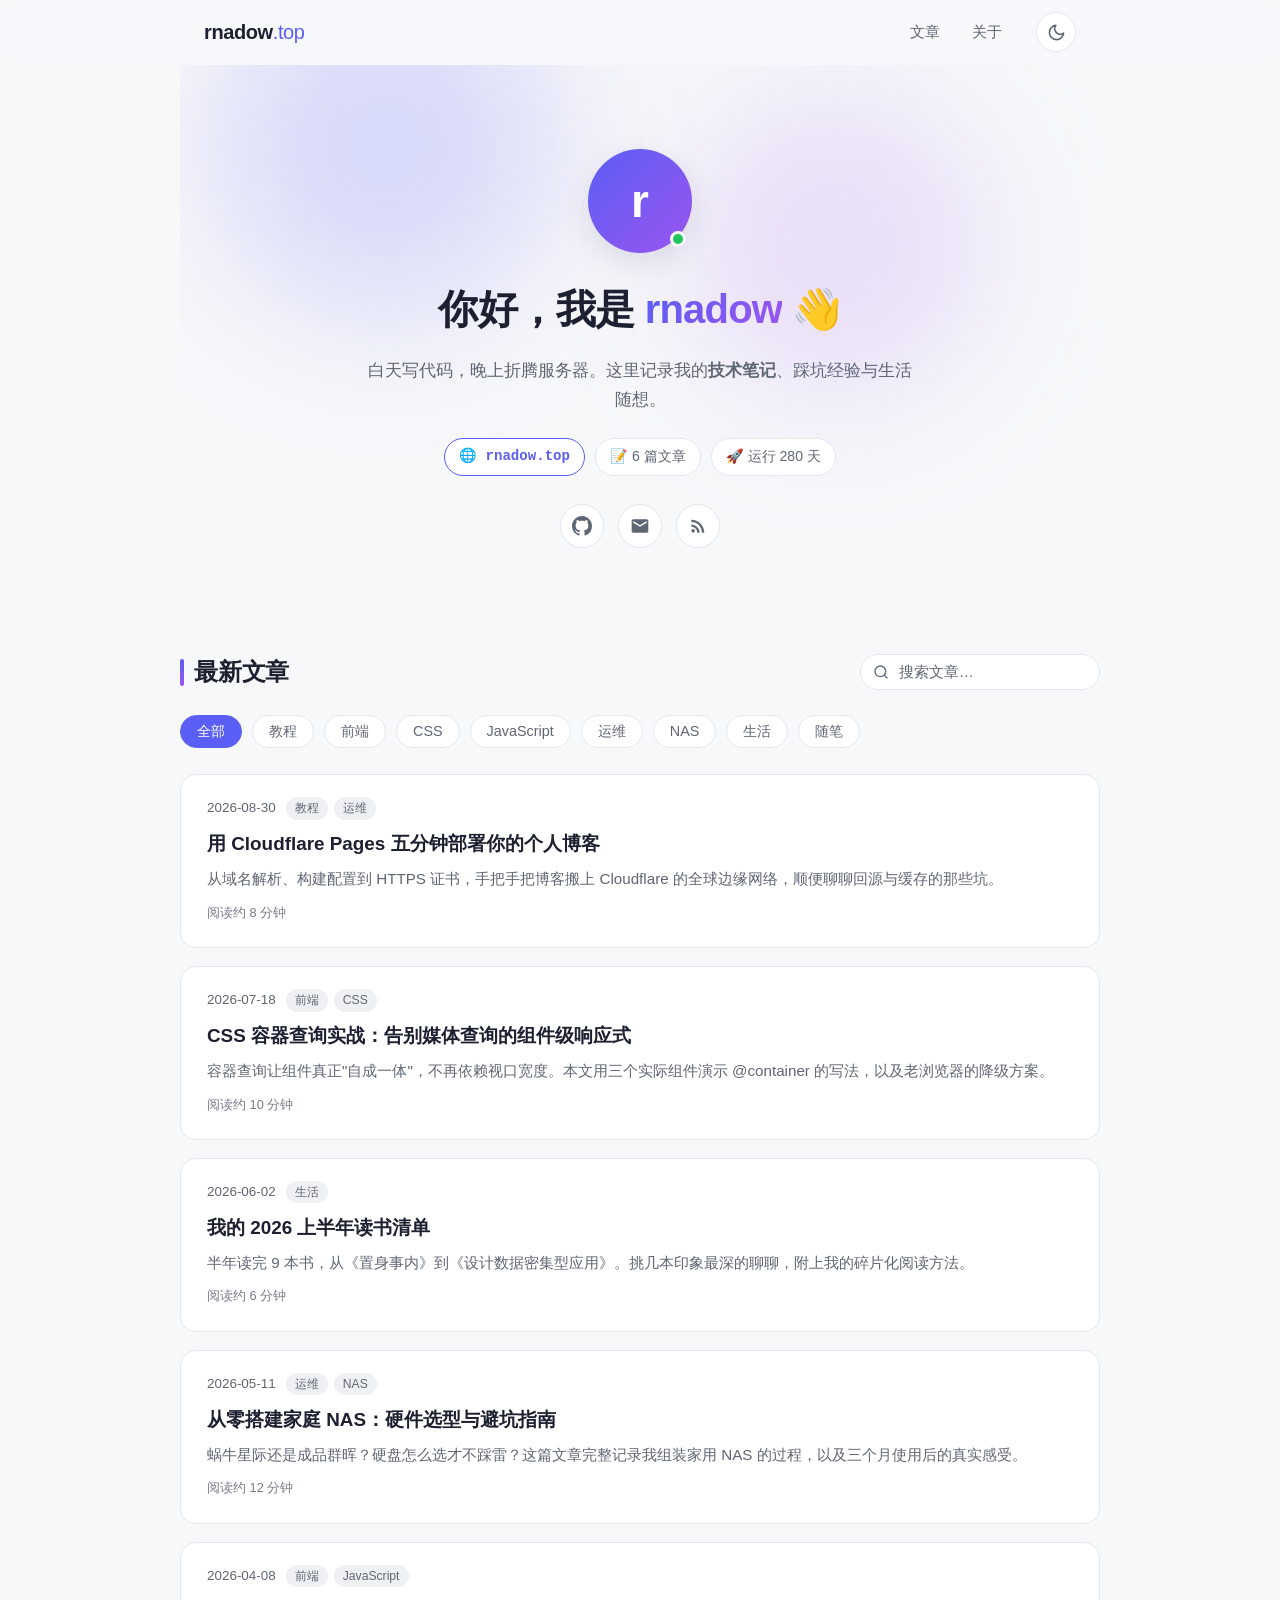
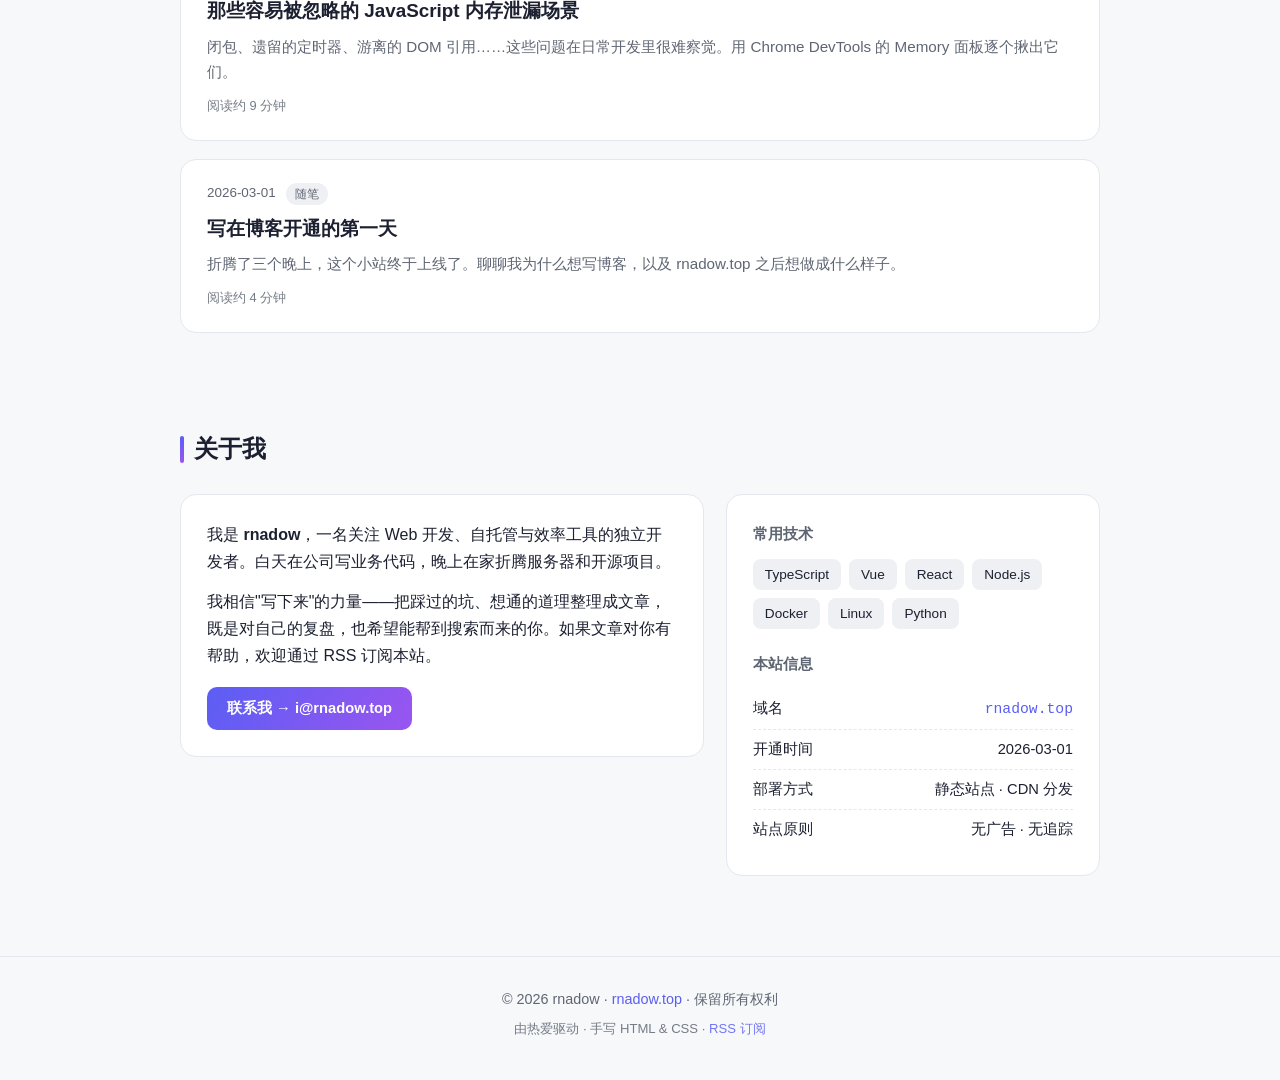
==== commit 33e1d02a: "Add files via upload use GLM 5.3 flash" ====
--- a/index.html
+++ b/index.html
@@ -1,564 +1,209 @@
-<!DOCTYPE html>
-<html>
-<head>
-<title>Home</title>
-<link href="css/bootstrap.css" type="text/css" rel="stylesheet" media="all">
-<link href="css/style.css" type="text/css" rel="stylesheet" media="all">
-<link href="css/component.css" rel="stylesheet" type="text/css"  />
-<!-- Custom Theme files -->
-<meta name="viewport" content="width=device-width, initial-scale=1">
-<meta http-equiv="Content-Type" content="text/html; charset=utf-8" />
-<meta name="keywords" content="Scootio Responsive web template, Bootstrap Web Templates, Flat Web Templates, Android Compatible web template, 
-Smartphone Compatible web template, free webdesigns for Nokia, Samsung, LG, SonyErricsson, Motorola Welcome" />
-<script type="application/x-javascript"> addEventListener("load", function() { setTimeout(hideURLbar, 0); }, false); function hideURLbar(){ window.scrollTo(0,1); } </script>
-<!--web-fonts-->
-<link href='https://fonts.googleapis.com/css?family=PT+Serif:400,700' rel='stylesheet' type='text/css'>
-<!--js-->
-<script src="js/jquery-1.11.1.min.js"></script> 
-<script src="js/modernizr.custom.js"></script>
-<link href="css/swipebox.css" rel='stylesheet' type='text/css' />
-<!--//js-->
-<script type="text/javascript" src="js/move-top.js"></script>
-<script type="text/javascript" src="js/easing.js"></script>
-<!--/script-->
-<script type="text/javascript">
-			jQuery(document).ready(function($) {
-				$(".scroll").click(function(event){		
-					event.preventDefault();
-					$('html,body').animate({scrollTop:$(this.hash).offset().top},900);
-				});
-			});
-</script>
-<script src="js/jquery.swipebox.min.js"></script> 
-					<script type="text/javascript">
-						jQuery(function($) {
-							$(".work-grid-middle a").swipebox();
-						});
-					</script>
-
-
-</head>
-  <!--start-home-->
- <body class="cbp-spmenu-push">
-       <!--top-header-->
-		<!--bottom-->
-		  <section class="button">
-					<button id="showLeftPush"><img src="images/menu-icon.png" alt=""></button>
-		   </section>
-		   	<!-- start-search-->
-			  <div class="search">
-			   <div id="sb-search" class="sb-search">
-				  <form>
-					 <input class="sb-search-input" placeholder="Enter your search term..." type="search" id="search">
-					 <input class="sb-search-submit" type="submit" value="">
-					 <span class="sb-icon-search"> </span>
-				  </form>
-			    </div>
-			   </div>
-			 <!--search-scripts-->
-			 <script src="js/classie.js"></script>
-			 <script src="js/uisearch.js"></script>
-			   <script>
-				 new UISearch( document.getElementById( 'sb-search' ) );
-			   </script>
-				<!--//search-scripts-->
-
-			<nav class="cbp-spmenu cbp-spmenu-vertical cbp-spmenu-left" id="cbp-spmenu-s1">
-			<h3>Menu</h3>
-				<a class="active scroll" href="#house">Home</a>
-				<a class="scroll" href="#about">About</a>
-				<a class="scroll" href="#service">Services</a>
-				<a class="scroll" href="#team">Team</a>
-				<a class="scroll" href="#news">News</a>
-			    <a class="scroll" href="#demo">Demo</a>
-				<a class="scroll" href="#test">Testimonials</a>
-				<a class="scroll" href="#gallery">Gallery</a>
-				<a class="scroll" href="#contact">Contact</a>
-				<ul class=" side-icons">
-							<li><a class="fb" href="#"></a></li>
-							<li><a class="twitt" href="#"></a></li>
-							<li><a class="goog" href="#"></a></li>
-							<li><a class="drib" href="#"></a></li>
-					   </ul>
-		  </nav>
-	      <div class="banner" id="house">
-		       <div class="container">
-						<div class="callbacks_container">
-						<ul class="rslides callbacks callbacks1" id="slider4">
-							<li class="callbacks1_on" style="display: block; float: left; position: relative; opacity: 1; z-index: 2; transition: opacity 500ms ease-in-out;">
-								<div class="banner-info">
-								<h3>The New Vespa Trade it</h3>
-							    <a href="#" class="con"><i class="glyphicon glyphicon-cog"></i>Configure</a>
-								</div>
-							</li>
-							<li class="" style="display: block; float: none; position: absolute; opacity: 0; z-index: 1; transition: opacity 500ms ease-in-out;">
-								<div class="banner-info">
-								   <h3>The New Scootio</h3>
-								 <a href="#" class="con"><i class="glyphicon glyphicon-cog"></i>Configure</a>
-								</div>
-							</li>
-							<li class="" style="display: block; float: none; position: absolute; opacity: 0; z-index: 1; transition: opacity 500ms ease-in-out;">
-								<div class="banner-info">
-								  <h3>The New Vespa Trade it</h3>
-								  <a href="#" class="con"><i class="glyphicon glyphicon-cog"></i>Configure</a>
-								</div>	
-							</li>
-							<li class="callbacks1_on" style="display: block; float: left; position: relative; opacity: 1; z-index: 2; transition: opacity 500ms ease-in-out;">
-								<div class="banner-info">
-								 <h3>The New Scootio</h3>
-								 <a href="#" class="con"><i class="glyphicon glyphicon-cog"></i>Configure</a>
-								</div>
-							</li>
-						</ul>
-						</div>
-						<!--banner-Slider-->
-						<script src="js/responsiveslides.min.js"></script>
-						 <script>
-						// You can also use "$(window).load(function() {"
-						$(function () {
-						  // Slideshow 4
-						  $("#slider4").responsiveSlides({
-						auto: true,
-						pager: true,
-						nav:false,
-						speed: 500,
-						namespace: "callbacks",
-						before: function () {
-						  $('.events').append("<li>before event fired.</li>");
-						},
-						after: function () {
-						  $('.events').append("<li>after event fired.</li>");
-						}
-						  });
-
-						});
-						  </script>
-				</div>
-
-
-		 </div>
-		<script>
-			var menuLeft = document.getElementById( 'cbp-spmenu-s1' ),
-				showLeftPush = document.getElementById( 'showLeftPush' ),
-				showRightPush = document.getElementById( 'showRightPush' ),
-				body = document.body;
-
-			showLeftPush.onclick = function() {
-				classie.toggle( this, 'active' );
-				classie.toggle( body, 'cbp-spmenu-push-toright' );
-				classie.toggle( menuLeft, 'cbp-spmenu-open' );
-				disableOther( 'showLeftPush' );
-			};
-
-			function disableOther( button ) {
-				if( button !== 'showLeftPush' ) {
-					classie.toggle( showLeftPush, 'disabled' );
-				}
-				if( button !== 'showRightPush' ) {
-					classie.toggle( showRightPush, 'disabled' );
-				}
-			}
-		</script>
-        <div class="copyrights">Collect from <a href="http://www.baisheng999.com/" >企业网站模板</a></div>
-  <!--start-about-->
-     <div class="about-section" id="about">
-	    <div class="container">
-		       <h3 class="tittle">About</h3>
-		        <div class="about-top">
-				  <div class="col-md-6 about-text">
-				   <h2>Welcome to Our New Scootio</h2>
-				  <p>Lorem Ipsum is simply dummy text of the printing and typesetting industry.Lorem Ipsum has been the industry's standard dummy text ever since,Lorem Ipsum is simply dummy text of the printing and typesetting industry.Lorem Ipsum has been the industry's standard dummy text ever since Lorem Ipsum has been the industry's standard dummy text ever since the 1500s.</p>
-				  <p>Dolor amet At vero eos et accusamus et iusto odio dignissimos ducimus qui blanditiis praesentium voluptatum deleniti atque corrupti quos dolores et quas molestias excepturi sint occaecati cupiditate non provident, similique sunt in culpa qui officia deserunt mollitia anim</p>
-				   <a href="#" class="con two"><i class="glyphicon glyphicon-menu-right"></i>Read More</a>
-		    </div>
-			<div class="col-md-6 about-pic">
-		            <img src="images/ab.jpg" alt=""/>
-		    </div>
-				<div class="clearfix"> </div>		
-		    </div>
-		</div>
-	 </div>
-  <!--//about-->
-  <!--start-services-->
-     <div class="service-section" id="service">
-	    <div class="container">
-		  <h3 class="tittle">Service</h3>
-		    <div class="service-bottom">
-				<div class="col-md-6 about-left">
-					<div class="srv-one">
-						<div class="srv-left">
-							<h4>Pellentesque mollis malesuada</h4>
-							<p>Nulla et finibus libero. Suspendisse vitae ex facilisis, ultricies est sed, porta ante. Vivamus tristique luctus lorem, eget dignissim lacus sodales tristique.</p>
-						</div>
-						<div class="srv-right">
-							<span class="glyphicon glyphicon-globe" aria-hidden="true"></span>
-						</div>
-						<div class="clearfix"></div>
-					</div>
-					<div class="srv-two">
-						<div class="srv-left">
-							<h4>Pellentesque mollis malesuada</h4>
-							<p>Nulla et finibus libero. Suspendisse vitae ex facilisis, ultricies est sed, porta ante. Vivamus tristique luctus lorem, eget dignissim lacus sodales tristique.</p>
-						</div>
-						<div class="srv-right">
-							<span class="glyphicon glyphicon-gift" aria-hidden="true"></span>
-						</div>
-						<div class="clearfix"></div>
-					</div>
-				</div>
-				<div class="col-md-6 about-left">
-					<div class="srv-one">
-						<div class="ab-left">
-							<span class="glyphicon glyphicon-leaf" aria-hidden="true"></span>
-						</div>
-						<div class="ab-right">
-							<h4>Pellentesque mollis malesuada</h4>
-							<p>Nulla et finibus libero. Suspendisse vitae ex facilisis, ultricies est sed, porta ante. Vivamus tristique luctus lorem, eget dignissim lacus sodales tristique.</p>
-						</div>
-						<div class="clearfix"></div>
-					</div>
-					<div class="srv-two">
-						<div class="ab-left">
-							<span class="glyphicon glyphicon-calendar" aria-hidden="true"></span>
-						</div>
-						<div class="ab-right">
-							<h4>Pellentesque mollis malesuada</h4>
-							<p>Nulla et finibus libero. Suspendisse vitae ex facilisis, ultricies est sed, porta ante. Vivamus tristique luctus lorem, eget dignissim lacus sodales tristique.</p>
-						</div>
-						<div class="clearfix"></div>
-					</div>
-				</div>
-				<div class="clearfix"></div>
-			</div>
-
-		</div>
-	 </div>
-  <!--latest-models-->
-		  <div class="top-places">
-		     <div class="container">
-			     <h3 class="tittle">Latest Models</h3>
-			    <div class="tip-main">
-			      <div class="col-md-4 top-grid">
-					 <img src="images/top-p.jpg" alt="image"/>
-					 <h4>Model 997</h4>
-					 <p>Praesent vestibulum aenean nonummy endrerit mauris. Cum sociis natoque Magnis  nonummy endrerit dis parturient montes. </p>
-					 <ul class="top-icons">
-							<li><a class="fb" href="#"></a></li>
-							<li><a class="twitt" href="#"></a></li>
-							<li><a class="goog" href="#"></a></li>
-							<li><a class="drib" href="#"></a></li>
-					   </ul>
-				  </div>		
-				    <div class="col-md-4 top-grid">
-					     <img src="images/top-p1.jpg" alt="image"/>
-					 	 <h4>Model 117</h4>
-						  <p>Praesent vestibulum aenean nonummy endrerit mauris. Cum sociis natoque Magnis  nonummy endrerit dis parturient montes. </p>
-						  <ul class="top-icons">
-							<li><a class="fb" href="#"></a></li>
-							<li><a class="twitt" href="#"></a></li>
-							<li><a class="goog" href="#"></a></li>
-							<li><a class="drib" href="#"></a></li>
-					   </ul>
-				  </div>	
-				   <div class="col-md-4 top-grid">
-					    <img src="images/top-p2.jpg" alt="image"/>
-					 	<h4>Model V30</h4>
-						<p>Praesent vestibulum aenean nonummy endrerit mauris. Cum sociis natoque Magnis  nonummy endrerit dis parturient montes. </p>
-						<ul class="top-icons">
-							<li><a class="fb" href="#"></a></li>
-							<li><a class="twitt" href="#"></a></li>
-							<li><a class="goog" href="#"></a></li>
-							<li><a class="drib" href="#"></a></li>
-					   </ul>
-
-				  </div>	
-					<div class="clearfix"> </div>				
-				</div>
-			</div>
-	     </div>
-
-  <!--//about-->
-  <!--team start here-->
- <div class="team" id='team'>
-	  	<div class="container wrapper">
-	  		<div class="team-top">
-	  			<h3 class="tittle">Our Team</h3>
-	  		</div>
-	  		<div class="team-bottom">
-	  		<div class="friend">
-	  			<div class="col-md-4 friend-img"><img src="images/t1.jpg" class="img-responsive" alt=""/></div>
-	  			<div class="col-md-8 friend-desc">
-	  				<h3><a href="#">Scarlet Hara</a></h3>
-	  				<h4>Employer</h4>
-	  				<p>Lorem ipsum dolor sit amet, consectetuer adipiscing elit, sed diam nonummy nibh euismod tincidunt ut laoreet dolore magna aliquam erat volutpat. Ut wisi enim ad minim veniam,</p>
-	  			</div>
-	  		    <div class="clearfix"> </div>
-	  		</div>
-	  		<div class="friend">
-	  		   <div class="col-md-8 friend-desc1">
-	  				<h3><a href="#">Jeff Bridges</a></h3>
-	  				<h4>Partner</h4>
-	  				<p>Lorem ipsum dolor sit amet, consectetuer adipiscing elit, sed diam nonummy nibh euismod tincidunt ut laoreet dolore magna aliquam erat volutpat. Ut wisi enim ad minim veniam,</p>
-	  			</div>
-	  			<div class="col-md-4 friend-img1"><img src="images/t2.jpg" class="img-responsive" alt=""/></div>
-	  		    <div class="clearfix"> </div>
-	  		</div>
-	  		<div class="friend">
-	  			<div class="col-md-4 friend-img"><img src="images/t3.jpg" class="img-responsive" alt=""/></div>
-	  			<div class="col-md-8 friend-desc">
-	  				<h3><a href="#">Diana Ross</a></h3>
-	  				<h4>Director</h4>
-	  				<p>Lorem ipsum dolor sit amet, consectetuer adipiscing elit, sed diam nonummy nibh euismod tincidunt ut laoreet dolore magna aliquam erat volutpat. Ut wisi enim ad minim veniam,</p>
-	  			</div>
-	  		    <div class="clearfix"> </div>
-	  		</div>
-	  		<div class="friend">
-	  		   <div class="col-md-8 friend-desc1">
-	  				<h3><a href="#">Jeff Bridges</a></h3>
-	  				<h4>Partner</h4>
-	  				<p>Lorem ipsum dolor sit amet, consectetuer adipiscing elit, sed diam nonummy nibh euismod tincidunt ut laoreet dolore magna aliquam erat volutpat. Ut wisi enim ad minim veniam,</p>
-	  			</div>
-	  			<div class="col-md-4 friend-img1"><img src="images/t4.jpg" class="img-responsive" alt=""/></div>
-	  		    <div class="clearfix"> </div>
-	  		</div>
-	  	</div>
-	 </div>
-</div>
-	<!--team end here-->
-	<!--news-starts-->
-	<div class="news" id="news">
-		<div class="container">
-		  <h3 class="tittle">Our News</h3>
-			<div class="news-bottom">
-				<div class="news-one">
-					<div class="col-md-6 news-left">
-						<a href="#"><img src="images/n1.jpg" alt="" /></a>
-					</div>	
-					<div class="col-md-6 news-right"> 
-					<a href="#"><h4>Pellentesque mollis malesuada</h4></a>
-						<h5>30.08.2015</h5>
-						<p class="one">Duis bibendum pellentesque nisi eget volutpat. Nunc rhoncus ultrices lectus.Aliquam eu dui quis orci ultrices eleifend ut non massa. Duis commodo, ante in vulputate iaculis, libero ex fringilla dolor id laoreet augue. Maecenas dui diam, pellentesque et.</p>	
-					</div>	
-					<div class="clearfix"> </div>	
-				</div>
-				<div class="news-one">
-					<div class="col-md-6 news-right"> 
-						<a href="#"><h4>Pellentesque mollis malesuada</h4></a>
-						<h5>12.09.2015</h5>
-						<p class="one">Duis bibendum pellentesque nisi eget volutpat. Nunc rhoncus ultrices lectus.Aliquam eu dui quis orci ultrices eleifend ut non massa. Duis commodo, ante in vulputate iaculis, libero ex fringilla dolor id laoreet augue. Maecenas dui diam, pellentesque et.</p>	
-					</div>	
-					<div class="col-md-6 news-left">
-						<a href="#"><img src="images/n2.jpg" alt="" /></a>
-					</div>						
-					<div class="clearfix"> </div>	
-				</div>		
-			</div>			
-		</div>	
-	</div>	
-	<!--news-end-->
-
-	<!--test-demo-->
-	  <div class="test-demo" id="demo">	
-		    <div class="container">
-				<h3 class="tittle">Test Demo</h3>
-			  <div class="demo-top">
-			  	   <div class="col-md-4 demo-text">
-				      <h4> VESPA 946</h4>
-					   <div class="pre-top">
-							 <div class="item-text">
-									<span class="item_price">Finance Free</span>
-								    <h6>$129</h6>
-									  <div class="clearfix"> </div>
-						    </div>
-							<div class="item-text">
-									<span class="item_price">Option to Purchase Free</span>
-								    <h6>$249</h6>
-									  <div class="clearfix"> </div>
-						    </div>
-							<div class="item-text">
-									<span class="item_price">Total Amount Payable</span>
-								    <h6> $9,879</h6>
-									  <div class="clearfix"> </div>
-						    </div>
-							<div class="item-text">
-									<span class="item_price">Duration</span>
-								    <h6>48 months</h6>
-									  <div class="clearfix"> </div>
-						    </div>
-					  </div>
-					   <a href="#" class="con"><i class="glyphicon glyphicon-cog"></i>Configure</a>
-
-				      
-				   </div>
-			       <div class="col-md-8 demo-img">
-				   <img src="images/demo.jpg" alt=""/>
-				    </div>
-					<div class="clearfix"> </div>
-			  </div>
-			</div>
-	   </div>
-	<!--//test-demo-->
-		<!--//testimonials-->
-		  <div class="testimonials" id="test">	
-		       <div class="container">
-			   	<h3 class="tittle">Testimonials</h3>
-				<div class="callbacks_container">
-                    <ul class="rslides" id="slider3">
-                     <li>
-		                 <div class="testi-text">
-								<div class="testi-img">
-									<img src="images/t1.jpg" alt=""/>
-								</div>
-								<h4>David</h4>
-								<p><span> </span>Duis vitae feugiat lorem. Mauris eget ipsum sapien. Praesent euismod nec risus id tempor In sit amet sapien eros. Integer in tincidunt velit. Ut in tincidunt</p>								
-						  </div>
-						  </li>
-						  <li>
-							  <div class="testi-text">
-									<div class="testi-img">
-										<img src="images/t2.jpg" alt=""/>
-									</div>
-									<h4>sona</h4>
-									<p><span> </span>Duis vitae feugiat lorem. Mauris eget ipsum sapien. Praesent euismod nec risus id tempor In sit amet sapien eros. Integer in tincidunt velit. Ut in tincidunt</p>								
-							</div>
-						  </li>
-					</ul>
-					 </div>
-			   </div>
-		   </div>
-		   <script src="js/responsiveslides.min.js"></script>
-						 <script>
-						// You can also use "$(window).load(function() {"
-						$(function () {
-						  // Slideshow 3
-						  $("#slider3").responsiveSlides({
-						auto: true,
-						pager:false,
-						nav: true,
-						speed: 500,
-						namespace: "callbacks",
-						before: function () {
-						  $('.events').append("<li>before event fired.</li>");
-						},
-						after: function () {
-						  $('.events').append("<li>after event fired.</li>");
-						}
-						  });
-
-						});
-				 </script>
-<!--start-gallery-->
-<div class="work" id="gallery">
-		<!-- container -->
-		<div class="container">
-				<h3 class="tittle">Gallery</h3>
-			<div class="work-grids">
-				<div class="work-grids-top">
-					<div class="col-md-4 work-grid-left">
-						<h5>New Scootio</h5>
-						<p>non suscipit leo fringilla non suscipit leo fringilla molestie</p>
-						<a href="#">946</a>
-					</div>
-					<div class="col-md-4 work-grid-middle">
-						<a class="example-image-link" href="images/g1.jpg" data-lightbox="example-set" data-title=""><img class="example-image" src="images/g1.jpg" alt=""/></a>
-					</div>
-					<div class="col-md-4 work-grid-left">
-						<h5>New Scootio</h5>
-						<p>non suscipit leo fringilla non suscipit leo fringilla molestie</p>
-						<a href="#">V30</a>
-					</div>
-					<div class="clearfix"> </div>
-				</div>
-				<div class="work-grids-top">
-					<div class="col-md-4 work-grid-middle">
-					<a class="example-image-link" href="images/g3.jpg" data-lightbox="example-set" data-title=""><img class="example-image" src="images/g3.jpg" alt=""/></a>
-					</div>
-					<div class="col-md-4 work-grid-left">
-						<h5>New Scootio</h5>
-						<p>non suscipit leo fringilla non suscipit leo fringilla molestie</p>
-						<a href="#">C20</a>
-					</div>
-					<div class="col-md-4 work-grid-middle">
-						<a class="example-image-link" href="images/g4.jpg" data-lightbox="example-set" data-title=""><img class="example-image" src="images/g4.jpg" alt=""/></a>
-					</div>
-					<div class="clearfix"> </div>
-				</div>
-				<div class="work-grids-top">
-					<div class="col-md-4 work-grid-left">
-						<h5>New Scootio</h5>
-						<p>non suscipit leo fringilla non suscipit leo fringilla molestie</p>
-						<a href="#">V2</a>
-					</div>
-					<div class="col-md-4 work-grid-middle">
-							<a class="example-image-link" href="images/g2.jpg" data-lightbox="example-set" data-title=""><img class="example-image" src="images/g2.jpg" alt=""/></a>
-					</div>
-					<div class="col-md-4 work-grid-left">
-						<h5>New Scootio</h5>
-						<p>non suscipit leo fringilla non suscipit leo fringilla molestie</p>
-						<a href="#">C4</a>
-					</div>
-					<div class="clearfix"> </div>
-				</div>
-			</div>
-		</div>	
-		<!-- //container -->
-	</div>
-<!--contact-->
-   <div class="contact" id="contact">
-	 <div class="container">
-		       <h3 class="tittle">Contact</h3>
-			<div class="contact-form">
-					<div class="col-md-6 contact-grid">
-					<form>
-						<p class="your-para">Your Name:</p>
-						<input type="text" value="" onFocus="this.value='';" onBlur="if (this.value == '') {this.value ='';}">
-						<p class="your-para">Your Mail:</p>
-						<input type="text" value="" onFocus="this.value='';" onBlur="if (this.value == '') {this.value ='';}">
-						<p class="your-para">Your Message:</p>
-						<textarea cols="77" rows="6" value=" " onFocus="this.value='';" onBlur="if (this.value == '') {this.value = '';}"></textarea>
-						<div class="send">
-							<input type="submit" value="Send" >
-						</div>
-					</form>
-				</div>
-				<div class="col-md-6 contact-in">
-					<h5> Contact Info</h5>
-					<p class="para1">Lorem ipsum dolor sit amet, consectetur adipiscing elit, sed do eiusmod tempor incididunt ut labore et dolore magna aliqua. Ut enim ad minim veniam, quis nostrud exercitation ullamco laboris nisi ut aliquip ex ea commodo consequat. Duis aute irure dolor in reprehenderit in voluptate velit esse cillum dolore eu fugiat nulla pariatur. Excepteur sint occaecat cupidatat non proident, sunt in culpa qui officia deserunt mollit anim id est laborum.Contrary to popular belief, Lorem Ipsum is not simply random text. It has roots in a piece of classical Latin literature from 45 BC, making it over 2000 years old.  </p>
-					<div class="more-address"> 
-						<div class="address-more">
-						  <p class="location"><i class="glyphicon glyphicon-map-marker"></i>16A, Honey Street</p>
-					      <p class="phone"><i class="glyphicon glyphicon-phone"></i> 655 7758 2068 54892</p>
-					      <p class="mail"><i class="glyphicon glyphicon-envelope"></i><a href="mailto:info@example.com">mail@example.com</a></p>
-
-						</div>
-				      </div>
-				</div>
-				<div class="clearfix"> </div>
-			   </div>
-	    </div>
-    </div>
-
-	<!--/footer-->
-			<div class="copy">
-		              <p>Copyright &copy; 2015.Company name All rights reserved.More Templates <a href="http://www.baisheng999.com/" target="_blank" title="网站模板库">网站模板库</a> - Collect from <a href="http://www.baisheng999.com/" title="网页模板" target="_blank">网页模板</a></p>
-		            </div>
-							<!--start-smoth-scrolling-->
-						<script type="text/javascript">
-									$(document).ready(function() {
-										/*
-										var defaults = {
-								  			containerID: 'toTop', // fading element id
-											containerHoverID: 'toTopHover', // fading element hover id
-											scrollSpeed: 1200,
-											easingType: 'linear' 
-								 		};
-										*/
-										
-										$().UItoTop({ easingType: 'easeOutQuart' });
-										
-									});
-								</script>
-		<a href="#house" id="toTop" class="scroll" style="display: block;"> <span id="toTopHover" style="opacity: 1;"> </span></a>
-
-</body>
-</html>+<!DOCTYPE html>
+<html lang="zh-CN" data-theme="light">
+<head>
+  <meta charset="UTF-8">
+  <meta name="viewport" content="width=device-width, initial-scale=1.0">
+  <title>rnadow 的小站 · rnadow.top</title>
+  <meta name="description" content="rnadow 的个人博客 —— 记录技术笔记、踩坑经验与生活随想。">
+  <meta property="og:title" content="rnadow 的小站">
+  <meta property="og:description" content="rnadow 的个人博客 —— 记录技术笔记、踩坑经验与生活随想。">
+  <meta property="og:url" content="https://rnadow.top">
+  <link rel="icon" href="data:image/svg+xml,%3Csvg xmlns='http://www.w3.org/2000/svg' viewBox='0 0 100 100'%3E%3Crect width='100' height='100' rx='24' fill='%235b5ef4'/%3E%3Ctext x='50' y='71' font-size='56' font-weight='700' text-anchor='middle' fill='white' font-family='Arial'%3Er%3C/text%3E%3C/svg%3E">
+  <script>
+    // 提前应用主题，避免页面加载时闪烁
+    (function () {
+      var t = localStorage.getItem('theme');
+      if (!t) t = window.matchMedia('(prefers-color-scheme: dark)').matches ? 'dark' : 'light';
+      document.documentElement.dataset.theme = t;
+    })();
+  </script>
+  <link rel="stylesheet" href="style.css">
+</head>
+<body>
+
+  <header class="site-header" id="site-header">
+    <nav class="container">
+      <a class="logo" href="#top">rnadow<span>.top</span></a>
+      <ul class="nav-links">
+        <li><a href="#posts">文章</a></li>
+        <li><a href="#about">关于</a></li>
+      </ul>
+      <button class="theme-toggle" id="theme-toggle" aria-label="切换深色 / 浅色模式" title="切换主题">
+        <svg class="icon-moon" viewBox="0 0 24 24" fill="none" stroke="currentColor" stroke-width="2" stroke-linecap="round" stroke-linejoin="round"><path d="M21 12.79A9 9 0 1 1 11.21 3 7 7 0 0 0 21 12.79z"/></svg>
+        <svg class="icon-sun" viewBox="0 0 24 24" fill="none" stroke="currentColor" stroke-width="2" stroke-linecap="round" stroke-linejoin="round"><circle cx="12" cy="12" r="5"/><line x1="12" y1="1" x2="12" y2="3"/><line x1="12" y1="21" x2="12" y2="23"/><line x1="4.22" y1="4.22" x2="5.64" y2="5.64"/><line x1="18.36" y1="18.36" x2="19.78" y2="19.78"/><line x1="1" y1="12" x2="3" y2="12"/><line x1="21" y1="12" x2="23" y2="12"/><line x1="4.22" y1="19.78" x2="5.64" y2="18.36"/><line x1="18.36" y1="5.64" x2="19.78" y2="4.22"/></svg>
+      </button>
+    </nav>
+  </header>
+
+  <main id="top">
+
+    <!-- 首屏：身份信息 -->
+    <section class="hero container">
+      <div class="avatar-wrap">
+        <div class="avatar" aria-hidden="true">r</div>
+        <span class="status-dot" title="在线"></span>
+      </div>
+      <h1>你好，我是 <span class="accent-text">rnadow</span> 👋</h1>
+      <p class="tagline">白天写代码，晚上折腾服务器。这里记录我的<strong>技术笔记</strong>、踩坑经验与生活随想。</p>
+      <div class="hero-badges">
+        <span class="badge badge-domain mono">🌐 rnadow.top</span>
+        <span class="badge">📝 <span id="post-count">6</span> 篇文章</span>
+        <span class="badge">🚀 运行 <span id="run-days">—</span> 天</span>
+      </div>
+      <div class="socials">
+        <a href="https://github.com/rnadow" target="_blank" rel="noopener" aria-label="GitHub" title="GitHub">
+          <svg viewBox="0 0 16 16" fill="currentColor" aria-hidden="true"><path d="M8 0C3.58 0 0 3.58 0 8c0 3.54 2.29 6.53 5.47 7.59.4.07.55-.17.55-.38 0-.19-.01-.82-.01-1.49-2.01.37-2.53-.49-2.69-.94-.09-.23-.48-.94-.82-1.13-.28-.15-.68-.52-.01-.53.63-.01 1.08.58 1.23.82.72 1.21 1.87.87 2.33.66.07-.52.28-.87.51-1.07-1.78-.2-3.64-.89-3.64-3.95 0-.87.31-1.59.82-2.15-.08-.2-.36-1.02.08-2.12 0 0 .67-.21 2.2.82.64-.18 1.32-.27 2-.27s1.36.09 2 .27c1.53-1.04 2.2-.82 2.2-.82.44 1.1.16 1.92.08 2.12.51.56.82 1.27.82 2.15 0 3.07-1.87 3.75-3.65 3.95.29.25.54.73.54 1.48 0 1.07-.01 1.93-.01 2.2 0 .21.15.46.55.38A8.01 8.01 0 0 0 16 8c0-4.42-3.58-8-8-8z"/></svg>
+        </a>
+        <a href="mailto:i@rnadow.top" aria-label="发送邮件" title="i@rnadow.top">
+          <svg viewBox="0 0 24 24" fill="currentColor" aria-hidden="true"><path d="M20 4H4c-1.1 0-1.99.9-1.99 2L2 18c0 1.1.9 2 2 2h16c1.1 0 2-.9 2-2V6c0-1.1-.9-2-2-2zm0 4l-8 5-8-5V6l8 5 8-5v2z"/></svg>
+        </a>
+        <a href="https://rnadow.top/feed.xml" aria-label="RSS 订阅" title="RSS 订阅">
+          <svg viewBox="0 0 24 24" fill="currentColor" aria-hidden="true"><circle cx="6.18" cy="17.82" r="2.18"/><path d="M4 4.44v2.83c7.03 0 12.73 5.7 12.73 12.73h2.83C19.56 11.41 12.59 4.44 4 4.44zm0 5.66v2.83c3.9 0 7.07 3.17 7.07 7.07h2.83c0-5.47-4.43-9.9-9.9-9.9z"/></svg>
+        </a>
+      </div>
+    </section>
+
+    <!-- 文章列表 -->
+    <section id="posts" class="container section">
+      <div class="section-head">
+        <h2>最新文章</h2>
+        <div class="search-box">
+          <svg viewBox="0 0 24 24" fill="none" stroke="currentColor" stroke-width="2" stroke-linecap="round" aria-hidden="true"><circle cx="11" cy="11" r="8"/><line x1="21" y1="21" x2="16.65" y2="16.65"/></svg>
+          <input id="search" type="search" placeholder="搜索文章…" autocomplete="off">
+        </div>
+      </div>
+
+      <div class="tag-cloud" id="tag-cloud" aria-label="按标签筛选">
+        <button class="tag active" data-tag="全部">全部</button>
+        <button class="tag" data-tag="教程">教程</button>
+        <button class="tag" data-tag="前端">前端</button>
+        <button class="tag" data-tag="CSS">CSS</button>
+        <button class="tag" data-tag="JavaScript">JavaScript</button>
+        <button class="tag" data-tag="运维">运维</button>
+        <button class="tag" data-tag="NAS">NAS</button>
+        <button class="tag" data-tag="生活">生活</button>
+        <button class="tag" data-tag="随笔">随笔</button>
+      </div>
+
+      <div class="post-list" id="post-list">
+
+        <article class="post-card" data-tags="教程 运维">
+          <a href="#" class="post-link">
+            <div class="post-meta">
+              <time datetime="2026-08-30">2026-08-30</time>
+              <span class="tags-mini"><span class="mini-tag">教程</span><span class="mini-tag">运维</span></span>
+            </div>
+            <h3 class="post-title">用 Cloudflare Pages 五分钟部署你的个人博客</h3>
+            <p class="post-excerpt">从域名解析、构建配置到 HTTPS 证书，手把手把博客搬上 Cloudflare 的全球边缘网络，顺便聊聊回源与缓存的那些坑。</p>
+            <span class="read-time">阅读约 8 分钟</span>
+          </a>
+        </article>
+
+        <article class="post-card" data-tags="前端 CSS">
+          <a href="#" class="post-link">
+            <div class="post-meta">
+              <time datetime="2026-07-18">2026-07-18</time>
+              <span class="tags-mini"><span class="mini-tag">前端</span><span class="mini-tag">CSS</span></span>
+            </div>
+            <h3 class="post-title">CSS 容器查询实战：告别媒体查询的组件级响应式</h3>
+            <p class="post-excerpt">容器查询让组件真正"自成一体"，不再依赖视口宽度。本文用三个实际组件演示 @container 的写法，以及老浏览器的降级方案。</p>
+            <span class="read-time">阅读约 10 分钟</span>
+          </a>
+        </article>
+
+        <article class="post-card" data-tags="生活">
+          <a href="#" class="post-link">
+            <div class="post-meta">
+              <time datetime="2026-06-02">2026-06-02</time>
+              <span class="tags-mini"><span class="mini-tag">生活</span></span>
+            </div>
+            <h3 class="post-title">我的 2026 上半年读书清单</h3>
+            <p class="post-excerpt">半年读完 9 本书，从《置身事内》到《设计数据密集型应用》。挑几本印象最深的聊聊，附上我的碎片化阅读方法。</p>
+            <span class="read-time">阅读约 6 分钟</span>
+          </a>
+        </article>
+
+        <article class="post-card" data-tags="运维 NAS">
+          <a href="#" class="post-link">
+            <div class="post-meta">
+              <time datetime="2026-05-11">2026-05-11</time>
+              <span class="tags-mini"><span class="mini-tag">运维</span><span class="mini-tag">NAS</span></span>
+            </div>
+            <h3 class="post-title">从零搭建家庭 NAS：硬件选型与避坑指南</h3>
+            <p class="post-excerpt">蜗牛星际还是成品群晖？硬盘怎么选才不踩雷？这篇文章完整记录我组装家用 NAS 的过程，以及三个月使用后的真实感受。</p>
+            <span class="read-time">阅读约 12 分钟</span>
+          </a>
+        </article>
+
+        <article class="post-card" data-tags="前端 JavaScript">
+          <a href="#" class="post-link">
+            <div class="post-meta">
+              <time datetime="2026-04-08">2026-04-08</time>
+              <span class="tags-mini"><span class="mini-tag">前端</span><span class="mini-tag">JavaScript</span></span>
+            </div>
+            <h3 class="post-title">那些容易被忽略的 JavaScript 内存泄漏场景</h3>
+            <p class="post-excerpt">闭包、遗留的定时器、游离的 DOM 引用……这些问题在日常开发里很难察觉。用 Chrome DevTools 的 Memory 面板逐个揪出它们。</p>
+            <span class="read-time">阅读约 9 分钟</span>
+          </a>
+        </article>
+
+        <article class="post-card" data-tags="随笔">
+          <a href="#" class="post-link">
+            <div class="post-meta">
+              <time datetime="2026-03-01">2026-03-01</time>
+              <span class="tags-mini"><span class="mini-tag">随笔</span></span>
+            </div>
+            <h3 class="post-title">写在博客开通的第一天</h3>
+            <p class="post-excerpt">折腾了三个晚上，这个小站终于上线了。聊聊我为什么想写博客，以及 rnadow.top 之后想做成什么样子。</p>
+            <span class="read-time">阅读约 4 分钟</span>
+          </a>
+        </article>
+
+      </div>
+
+      <p class="empty" id="empty-state" hidden>没有找到相关文章，换个关键词或标签试试？</p>
+    </section>
+
+    <!-- 关于 -->
+    <section id="about" class="container section">
+      <h2>关于我</h2>
+      <div class="about-grid">
+        <div class="about-card about-text">
+          <p>我是 <strong>rnadow</strong>，一名关注 Web 开发、自托管与效率工具的独立开发者。白天在公司写业务代码，晚上在家折腾服务器和开源项目。</p>
+          <p>我相信"写下来"的力量——把踩过的坑、想通的道理整理成文章，既是对自己的复盘，也希望能帮到搜索而来的你。如果文章对你有帮助，欢迎通过 RSS 订阅本站。</p>
+          <a class="btn" href="mailto:i@rnadow.top">联系我 → i@rnadow.top</a>
+        </div>
+        <div class="about-card about-side">
+          <h3>常用技术</h3>
+          <div class="skills">
+            <span class="skill">TypeScript</span>
+            <span class="skill">Vue</span>
+            <span class="skill">React</span>
+            <span class="skill">Node.js</span>
+            <span class="skill">Docker</span>
+            <span class="skill">Linux</span>
+            <span class="skill">Python</span>
+          </div>
+          <h3>本站信息</h3>
+          <ul class="site-info">
+            <li><span>域名</span><a class="mono" href="https://rnadow.top">rnadow.top</a></li>
+            <li><span>开通时间</span><span>2026-03-01</span></li>
+            <li><span>部署方式</span><span>静态站点 · CDN 分发</span></li>
+            <li><span>站点原则</span><span>无广告 · 无追踪</span></li>
+          </ul>
+        </div>
+      </div>
+    </section>
+
+  </main>
+
+  <footer class="site-footer">
+    <div class="container">
+      <p>© <span id="year">2026</span> rnadow · <a href="https://rnadow.top">rnadow.top</a> · 保留所有权利</p>
+      <p>由热爱驱动 · 手写 HTML &amp; CSS · <a href="https://rnadow.top/feed.xml">RSS 订阅</a></p>
+    </div>
+  </footer>
+
+  <script src="script.js"></script>
+</body>
+</html>
--- a/style.css
+++ b/style.css
@@ -0,0 +1,446 @@
+/* ================= 主题变量 ================= */
+:root {
+  --bg: #f7f8fa;
+  --bg-card: #ffffff;
+  --bg-inset: #eef0f4;
+  --text: #1c2030;
+  --text-muted: #5f6673;
+  --accent: #5b5ef4;
+  --accent-2: #9a55f0;
+  --border: #e4e7ee;
+  --shadow: 0 10px 30px rgba(28, 32, 48, 0.10);
+  --header-bg: rgba(247, 248, 250, 0.82);
+  --status: #22c55e;
+}
+
+[data-theme="dark"] {
+  --bg: #0e1016;
+  --bg-card: #161923;
+  --bg-inset: #1d2130;
+  --text: #e7e9f0;
+  --text-muted: #98a0b3;
+  --accent: #7c80ff;
+  --accent-2: #b06ef5;
+  --border: #262b3b;
+  --shadow: 0 10px 30px rgba(0, 0, 0, 0.35);
+  --header-bg: rgba(14, 16, 22, 0.82);
+  --status: #34d399;
+}
+
+/* ================= 基础 ================= */
+* { box-sizing: border-box; margin: 0; padding: 0; }
+
+html {
+  scroll-behavior: smooth;
+  scroll-padding-top: 88px;
+}
+
+body {
+  font-family: -apple-system, BlinkMacSystemFont, "Segoe UI", Roboto, "Helvetica Neue",
+    Arial, "PingFang SC", "Hiragino Sans GB", "Microsoft YaHei", sans-serif;
+  background: var(--bg);
+  color: var(--text);
+  line-height: 1.7;
+  transition: background 0.3s ease, color 0.3s ease;
+}
+
+a { color: inherit; text-decoration: none; }
+
+.container { max-width: 920px; margin: 0 auto; padding: 0 24px; }
+
+.mono { font-family: ui-monospace, "JetBrains Mono", "Fira Code", Consolas, monospace; }
+
+::selection { background: var(--accent); color: #fff; }
+
+::-webkit-scrollbar { width: 10px; }
+::-webkit-scrollbar-track { background: transparent; }
+::-webkit-scrollbar-thumb { background: var(--border); border-radius: 5px; }
+
+/* ================= 顶部导航 ================= */
+.site-header {
+  position: sticky;
+  top: 0;
+  z-index: 50;
+  background: var(--header-bg);
+  backdrop-filter: blur(12px);
+  -webkit-backdrop-filter: blur(12px);
+  border-bottom: 1px solid transparent;
+  transition: border-color 0.3s;
+}
+
+.site-header.scrolled { border-bottom-color: var(--border); }
+
+.site-header nav { display: flex; align-items: center; gap: 20px; height: 64px; }
+
+.logo { font-size: 1.25rem; font-weight: 800; letter-spacing: -0.02em; }
+.logo span { color: var(--accent); font-weight: 500; }
+
+.nav-links { display: flex; list-style: none; gap: 4px; margin-left: auto; }
+.nav-links a {
+  display: inline-block;
+  padding: 8px 14px;
+  border-radius: 8px;
+  color: var(--text-muted);
+  font-size: 0.95rem;
+  transition: color 0.2s, background 0.2s;
+}
+.nav-links a:hover { color: var(--text); background: var(--bg-inset); }
+
+.theme-toggle {
+  width: 40px;
+  height: 40px;
+  flex-shrink: 0;
+  border-radius: 50%;
+  border: 1px solid var(--border);
+  background: var(--bg-card);
+  color: var(--text-muted);
+  cursor: pointer;
+  display: grid;
+  place-items: center;
+  transition: color 0.2s, border-color 0.2s, transform 0.3s;
+}
+.theme-toggle:hover { color: var(--accent); border-color: var(--accent); transform: rotate(20deg); }
+.theme-toggle svg { width: 19px; height: 19px; }
+
+[data-theme="light"] .icon-sun { display: none; }
+[data-theme="dark"] .icon-moon { display: none; }
+
+/* ================= Hero ================= */
+.hero {
+  position: relative;
+  text-align: center;
+  padding: 84px 24px 64px;
+  overflow: hidden;
+}
+
+.hero::before,
+.hero::after {
+  content: "";
+  position: absolute;
+  border-radius: 50%;
+  filter: blur(70px);
+  z-index: -1;
+  pointer-events: none;
+}
+.hero::before {
+  width: 340px; height: 340px;
+  top: -90px; left: 50%;
+  transform: translateX(-125%);
+  background: rgba(91, 94, 244, 0.20);
+}
+.hero::after {
+  width: 300px; height: 300px;
+  top: 30px; left: 50%;
+  transform: translateX(15%);
+  background: rgba(154, 85, 240, 0.16);
+}
+
+.avatar-wrap { position: relative; display: inline-block; margin-bottom: 22px; }
+
+.avatar {
+  width: 104px;
+  height: 104px;
+  border-radius: 50%;
+  background: linear-gradient(135deg, var(--accent), var(--accent-2));
+  color: #fff;
+  font-size: 46px;
+  font-weight: 700;
+  display: grid;
+  place-items: center;
+  box-shadow: var(--shadow);
+  user-select: none;
+}
+
+.status-dot {
+  position: absolute;
+  right: 6px;
+  bottom: 6px;
+  width: 16px;
+  height: 16px;
+  border-radius: 50%;
+  background: var(--status);
+  border: 3px solid var(--bg);
+}
+
+.hero h1 {
+  font-size: clamp(1.7rem, 4vw, 2.5rem);
+  font-weight: 800;
+  letter-spacing: -0.02em;
+}
+
+.accent-text {
+  background: linear-gradient(120deg, var(--accent), var(--accent-2));
+  -webkit-background-clip: text;
+  background-clip: text;
+  -webkit-text-fill-color: transparent;
+  color: transparent;
+}
+
+.tagline {
+  margin: 14px auto 0;
+  max-width: 560px;
+  color: var(--text-muted);
+  font-size: 1.05rem;
+}
+
+.hero-badges {
+  display: flex;
+  flex-wrap: wrap;
+  justify-content: center;
+  gap: 10px;
+  margin-top: 24px;
+}
+
+.badge {
+  padding: 6px 14px;
+  border-radius: 999px;
+  border: 1px solid var(--border);
+  background: var(--bg-card);
+  font-size: 0.88rem;
+  color: var(--text-muted);
+}
+
+.badge-domain { color: var(--accent); border-color: var(--accent); font-weight: 600; }
+
+.socials { display: flex; justify-content: center; gap: 14px; margin-top: 28px; }
+
+.socials a {
+  width: 44px;
+  height: 44px;
+  border-radius: 50%;
+  border: 1px solid var(--border);
+  background: var(--bg-card);
+  display: grid;
+  place-items: center;
+  color: var(--text-muted);
+  transition: color 0.2s, background 0.2s, border-color 0.2s, transform 0.2s, box-shadow 0.2s;
+}
+
+.socials a:hover {
+  color: #fff;
+  background: var(--accent);
+  border-color: var(--accent);
+  transform: translateY(-3px);
+  box-shadow: var(--shadow);
+}
+
+.socials svg { width: 20px; height: 20px; }
+
+/* ================= 区块 ================= */
+.section { padding: 40px 0 56px; }
+
+.section h2 {
+  position: relative;
+  padding-left: 14px;
+  font-size: 1.5rem;
+  font-weight: 800;
+  letter-spacing: -0.01em;
+}
+
+.section h2::before {
+  content: "";
+  position: absolute;
+  left: 0;
+  top: 7px;
+  bottom: 7px;
+  width: 4px;
+  border-radius: 2px;
+  background: linear-gradient(var(--accent), var(--accent-2));
+}
+
+.section-head {
+  display: flex;
+  align-items: center;
+  justify-content: space-between;
+  flex-wrap: wrap;
+  gap: 16px;
+  margin-bottom: 22px;
+}
+
+/* 搜索框 */
+.search-box { position: relative; }
+.search-box svg {
+  position: absolute;
+  left: 13px;
+  top: 50%;
+  transform: translateY(-50%);
+  width: 16px;
+  height: 16px;
+  color: var(--text-muted);
+  pointer-events: none;
+}
+.search-box input {
+  width: 240px;
+  padding: 9px 14px 9px 38px;
+  border-radius: 999px;
+  border: 1px solid var(--border);
+  background: var(--bg-card);
+  color: var(--text);
+  font-size: 0.92rem;
+  font-family: inherit;
+  outline: none;
+  transition: border-color 0.2s, box-shadow 0.2s, width 0.25s;
+}
+.search-box input:focus {
+  width: 280px;
+  border-color: var(--accent);
+  box-shadow: 0 0 0 3px rgba(91, 94, 244, 0.15);
+}
+.search-box input::placeholder { color: var(--text-muted); }
+
+/* 标签云 */
+.tag-cloud { display: flex; flex-wrap: wrap; gap: 10px; margin-bottom: 26px; }
+
+.tag {
+  padding: 6px 16px;
+  border-radius: 999px;
+  cursor: pointer;
+  border: 1px solid var(--border);
+  background: var(--bg-card);
+  color: var(--text-muted);
+  font-size: 0.9rem;
+  font-family: inherit;
+  transition: color 0.15s, border-color 0.15s, background 0.15s;
+}
+.tag:hover { color: var(--accent); border-color: var(--accent); }
+.tag.active { background: var(--accent); border-color: var(--accent); color: #fff; }
+
+/* ================= 文章卡片 ================= */
+.post-list { display: flex; flex-direction: column; gap: 18px; }
+
+.post-card {
+  border: 1px solid var(--border);
+  border-radius: 16px;
+  background: var(--bg-card);
+  overflow: hidden;
+  transition: transform 0.2s ease, box-shadow 0.2s ease, border-color 0.2s ease;
+}
+
+.post-card:hover {
+  transform: translateY(-3px);
+  border-color: var(--accent);
+  box-shadow: var(--shadow);
+}
+
+.post-link { display: block; padding: 22px 26px; }
+
+.post-meta {
+  display: flex;
+  align-items: center;
+  flex-wrap: wrap;
+  gap: 10px;
+  font-size: 0.84rem;
+  color: var(--text-muted);
+  margin-bottom: 8px;
+}
+
+.tags-mini { display: inline-flex; gap: 6px; }
+.mini-tag { padding: 1px 9px; border-radius: 999px; background: var(--bg-inset); font-size: 0.76rem; }
+
+.post-title { font-size: 1.18rem; font-weight: 700; margin-bottom: 6px; transition: color 0.2s; }
+.post-link:hover .post-title { color: var(--accent); }
+
+.post-excerpt { color: var(--text-muted); font-size: 0.95rem; }
+
+.read-time {
+  display: inline-block;
+  margin-top: 10px;
+  font-size: 0.8rem;
+  color: var(--text-muted);
+  opacity: 0.85;
+}
+
+.hidden { display: none !important; }
+
+.empty { text-align: center; color: var(--text-muted); padding: 44px 0; }
+
+/* ================= 关于 ================= */
+.about-grid {
+  display: grid;
+  grid-template-columns: 1.4fr 1fr;
+  gap: 22px;
+  align-items: start;
+  margin-top: 24px;
+}
+
+.about-card {
+  border: 1px solid var(--border);
+  border-radius: 16px;
+  background: var(--bg-card);
+  padding: 26px;
+}
+
+.about-text p + p { margin-top: 12px; }
+
+.btn {
+  display: inline-block;
+  margin-top: 18px;
+  padding: 9px 20px;
+  border-radius: 10px;
+  background: linear-gradient(120deg, var(--accent), var(--accent-2));
+  color: #fff;
+  font-weight: 600;
+  font-size: 0.92rem;
+  transition: transform 0.2s, box-shadow 0.2s;
+}
+.btn:hover { transform: translateY(-2px); box-shadow: var(--shadow); }
+
+.about-side h3 {
+  font-size: 0.95rem;
+  font-weight: 600;
+  color: var(--text-muted);
+  margin-bottom: 12px;
+}
+
+.skills { display: flex; flex-wrap: wrap; gap: 8px; margin-bottom: 22px; }
+
+.skill {
+  padding: 4px 12px;
+  border-radius: 8px;
+  background: var(--bg-inset);
+  font-size: 0.85rem;
+}
+
+.site-info { list-style: none; }
+.site-info li {
+  display: flex;
+  justify-content: space-between;
+  align-items: baseline;
+  gap: 12px;
+  padding: 7px 0;
+  border-bottom: 1px dashed var(--border);
+  font-size: 0.92rem;
+}
+.site-info li:last-child { border-bottom: none; }
+.site-info a { color: var(--accent); }
+.site-info a:hover { text-decoration: underline; }
+
+/* ================= 页脚 ================= */
+.site-footer {
+  border-top: 1px solid var(--border);
+  margin-top: 24px;
+  padding: 30px 0 40px;
+  text-align: center;
+  color: var(--text-muted);
+  font-size: 0.9rem;
+}
+.site-footer a { color: var(--accent); }
+.site-footer a:hover { text-decoration: underline; }
+.site-footer p + p { margin-top: 6px; font-size: 0.82rem; opacity: 0.85; }
+
+/* ================= 响应式 ================= */
+@media (max-width: 680px) {
+  .site-header nav { gap: 8px; height: 58px; }
+  .nav-links a { padding: 8px 9px; font-size: 0.9rem; }
+  .logo { font-size: 1.1rem; }
+
+  .hero { padding: 60px 20px 48px; }
+
+  .section-head { flex-direction: column; align-items: stretch; }
+  .search-box { flex: 1; }
+  .search-box input,
+  .search-box input:focus { width: 100%; }
+
+  .post-link { padding: 18px; }
+  .about-grid { grid-template-columns: 1fr; }
+}
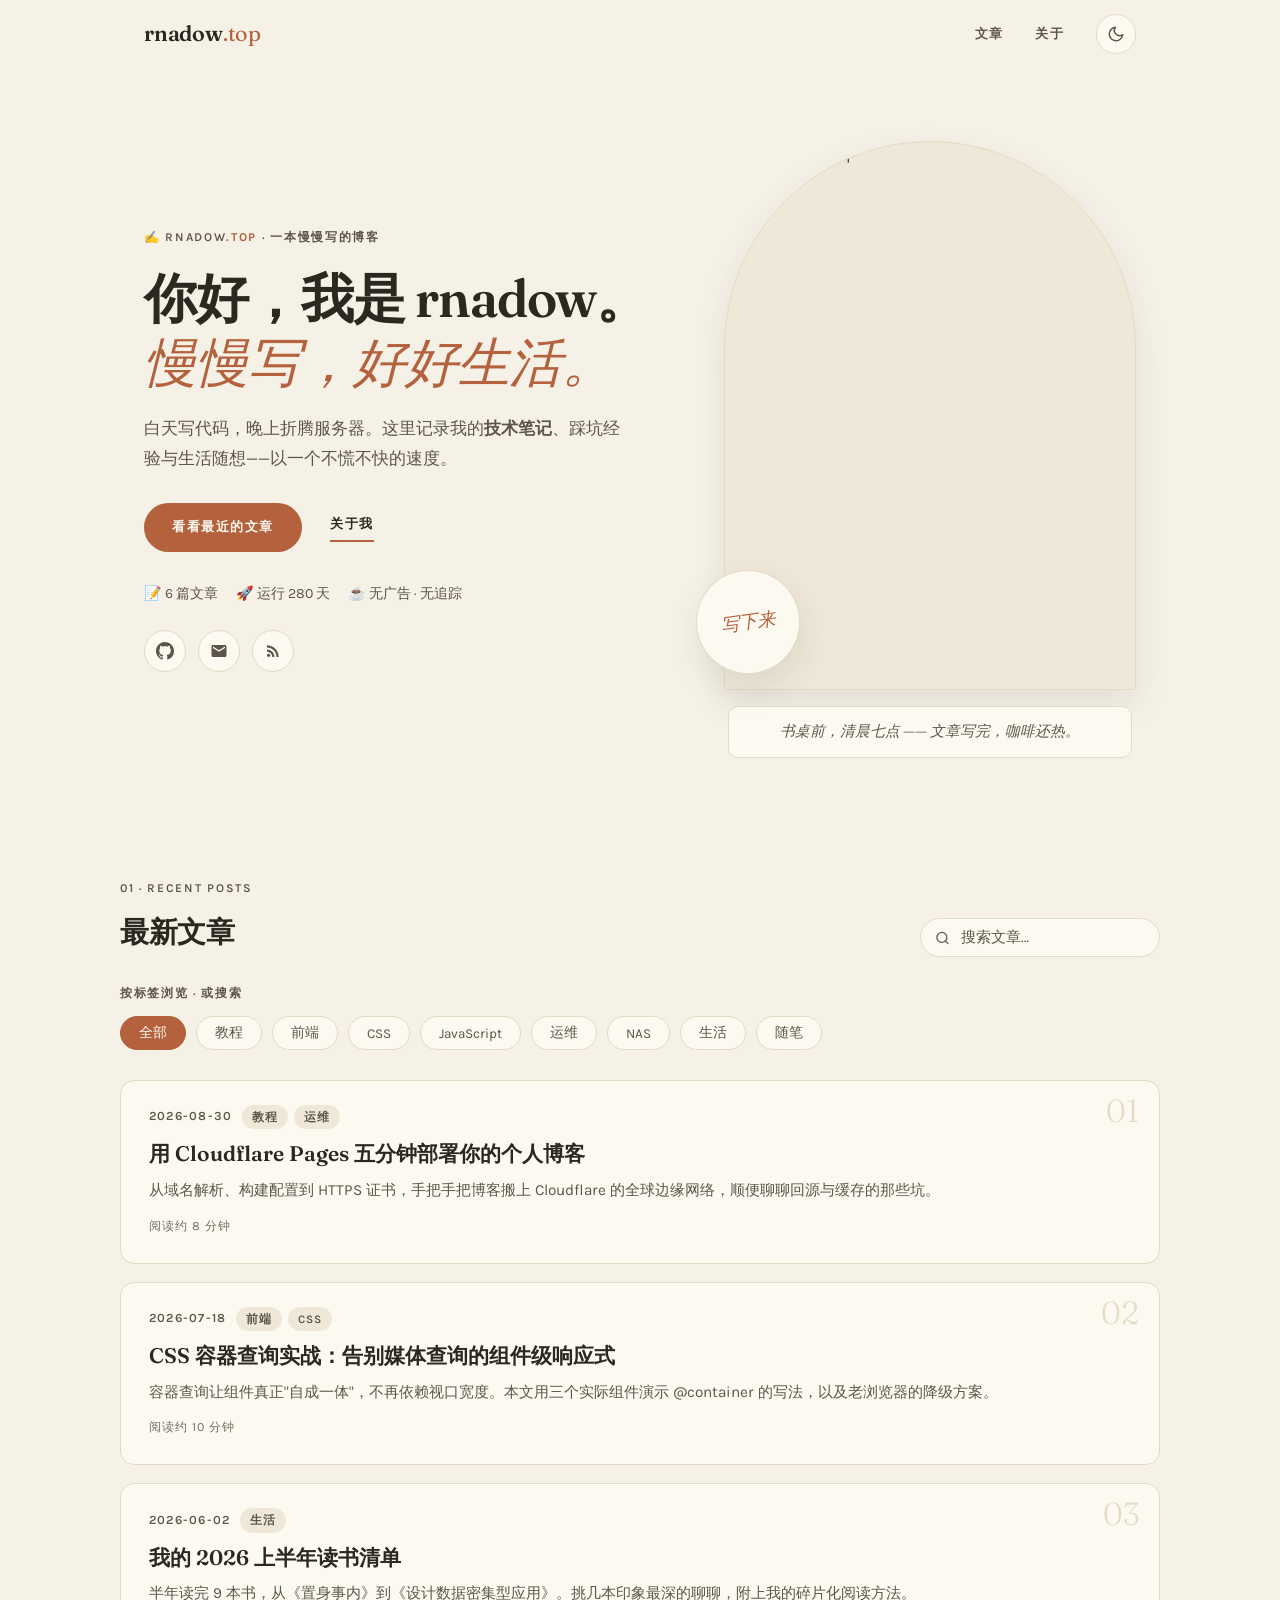
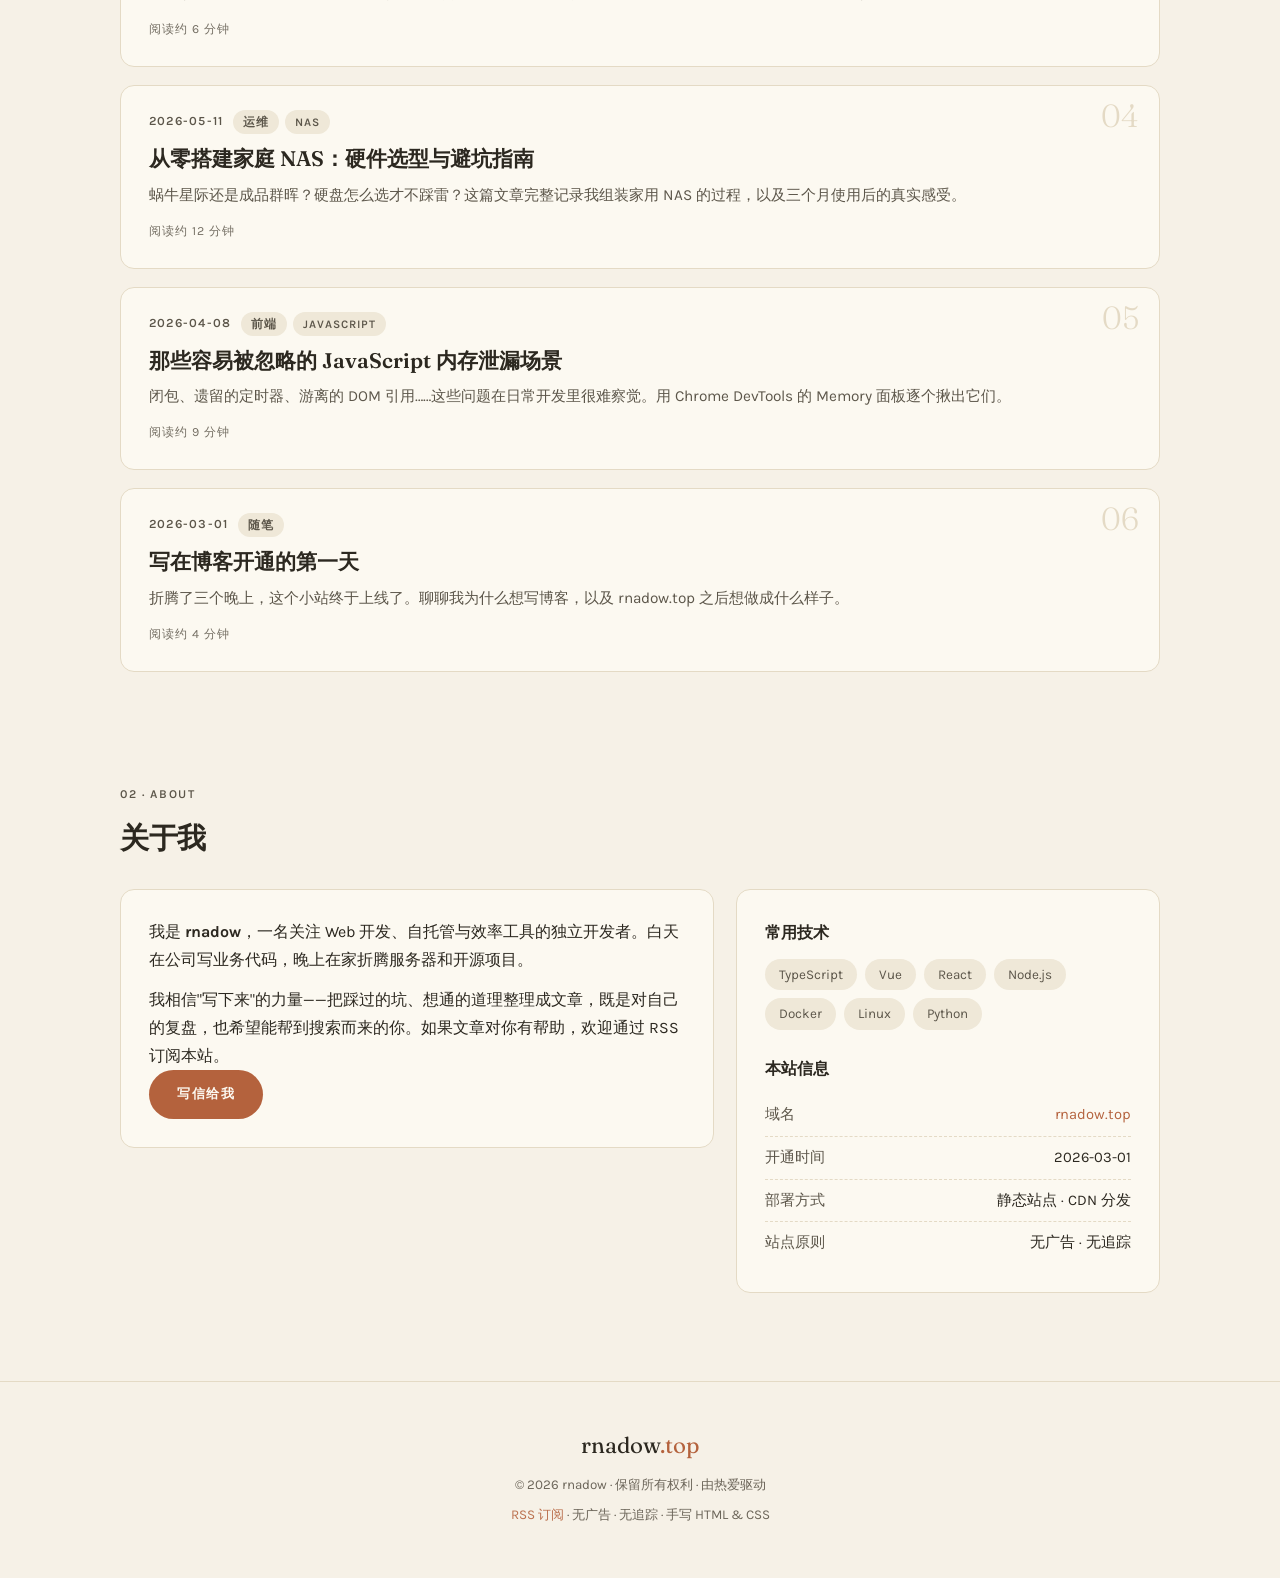
==== commit a574e358: "redesign: Stillpoint 慢博客风格" ====
--- a/index.html
+++ b/index.html
@@ -8,7 +8,12 @@
   <meta property="og:title" content="rnadow 的小站">
   <meta property="og:description" content="rnadow 的个人博客 —— 记录技术笔记、踩坑经验与生活随想。">
   <meta property="og:url" content="https://rnadow.top">
-  <link rel="icon" href="data:image/svg+xml,%3Csvg xmlns='http://www.w3.org/2000/svg' viewBox='0 0 100 100'%3E%3Crect width='100' height='100' rx='24' fill='%235b5ef4'/%3E%3Ctext x='50' y='71' font-size='56' font-weight='700' text-anchor='middle' fill='white' font-family='Arial'%3Er%3C/text%3E%3C/svg%3E">
+  <link rel="alternate" type="application/rss+xml" title="rnadow 的小站" href="https://rnadow.top/feed.xml">
+  <link rel="sitemap" type="application/xml" title="网站地图" href="https://rnadow.top/sitemap.xml">
+  <meta property="og:image" content="https://rnadow.top/og-image.png">
+  <meta name="twitter:card" content="summary_large_image">
+  <meta name="twitter:image" content="https://rnadow.top/og-image.png">
+  <link rel="icon" href="data:image/svg+xml,%3Csvg xmlns='http://www.w3.org/2000/svg' viewBox='0 0 100 100'%3E%3Crect width='100' height='100' rx='24' fill='%23B4623D'/%3E%3Ctext x='50' y='71' font-size='56' font-weight='700' text-anchor='middle' fill='%23F6F1E7' font-family='Georgia'%3Er%3C/text%3E%3C/svg%3E">
   <script>
     // 提前应用主题，避免页面加载时闪烁
     (function () {
@@ -39,40 +44,55 @@
 
     <!-- 首屏：身份信息 -->
     <section class="hero container">
-      <div class="avatar-wrap">
-        <div class="avatar" aria-hidden="true">r</div>
-        <span class="status-dot" title="在线"></span>
-      </div>
-      <h1>你好，我是 <span class="accent-text">rnadow</span> 👋</h1>
-      <p class="tagline">白天写代码，晚上折腾服务器。这里记录我的<strong>技术笔记</strong>、踩坑经验与生活随想。</p>
-      <div class="hero-badges">
-        <span class="badge badge-domain mono">🌐 rnadow.top</span>
-        <span class="badge">📝 <span id="post-count">6</span> 篇文章</span>
-        <span class="badge">🚀 运行 <span id="run-days">—</span> 天</span>
-      </div>
-      <div class="socials">
-        <a href="https://github.com/rnadow" target="_blank" rel="noopener" aria-label="GitHub" title="GitHub">
-          <svg viewBox="0 0 16 16" fill="currentColor" aria-hidden="true"><path d="M8 0C3.58 0 0 3.58 0 8c0 3.54 2.29 6.53 5.47 7.59.4.07.55-.17.55-.38 0-.19-.01-.82-.01-1.49-2.01.37-2.53-.49-2.69-.94-.09-.23-.48-.94-.82-1.13-.28-.15-.68-.52-.01-.53.63-.01 1.08.58 1.23.82.72 1.21 1.87.87 2.33.66.07-.52.28-.87.51-1.07-1.78-.2-3.64-.89-3.64-3.95 0-.87.31-1.59.82-2.15-.08-.2-.36-1.02.08-2.12 0 0 .67-.21 2.2.82.64-.18 1.32-.27 2-.27s1.36.09 2 .27c1.53-1.04 2.2-.82 2.2-.82.44 1.1.16 1.92.08 2.12.51.56.82 1.27.82 2.15 0 3.07-1.87 3.75-3.65 3.95.29.25.54.73.54 1.48 0 1.07-.01 1.93-.01 2.2 0 .21.15.46.55.38A8.01 8.01 0 0 0 16 8c0-4.42-3.58-8-8-8z"/></svg>
-        </a>
-        <a href="mailto:i@rnadow.top" aria-label="发送邮件" title="i@rnadow.top">
-          <svg viewBox="0 0 24 24" fill="currentColor" aria-hidden="true"><path d="M20 4H4c-1.1 0-1.99.9-1.99 2L2 18c0 1.1.9 2 2 2h16c1.1 0 2-.9 2-2V6c0-1.1-.9-2-2-2zm0 4l-8 5-8-5V6l8 5 8-5v2z"/></svg>
-        </a>
-        <a href="https://rnadow.top/feed.xml" aria-label="RSS 订阅" title="RSS 订阅">
-          <svg viewBox="0 0 24 24" fill="currentColor" aria-hidden="true"><circle cx="6.18" cy="17.82" r="2.18"/><path d="M4 4.44v2.83c7.03 0 12.73 5.7 12.73 12.73h2.83C19.56 11.41 12.59 4.44 4 4.44zm0 5.66v2.83c3.9 0 7.07 3.17 7.07 7.07h2.83c0-5.47-4.43-9.9-9.9-9.9z"/></svg>
-        </a>
+      <div class="hero-copy">
+        <p class="eyebrow">✍️ rnadow<strong>.top</strong> · 一本慢慢写的博客</p>
+        <h1>你好，我是 rnadow。<br><em>慢慢写，好好生活。</em></h1>
+        <p class="tagline">白天写代码，晚上折腾服务器。这里记录我的<strong>技术笔记</strong>、踩坑经验与生活随想——以一个不慌不快的速度。</p>
+        <div class="hero-actions">
+          <a class="btn" href="#posts">看看最近的文章</a>
+          <a class="link-underline" href="#about">关于我</a>
+        </div>
+        <p class="hero-meta">
+          <span>📝 <span id="post-count">6</span> 篇文章</span>
+          <span>🚀 运行 <span id="run-days">—</span> 天</span>
+          <span>☕ 无广告 · 无追踪</span>
+        </p>
+        <div class="socials">
+          <a href="https://github.com/rnadow" target="_blank" rel="noopener" aria-label="GitHub" title="GitHub">
+            <svg viewBox="0 0 16 16" fill="currentColor" aria-hidden="true"><path d="M8 0C3.58 0 0 3.58 0 8c0 3.54 2.29 6.53 5.47 7.59.4.07.55-.17.55-.38 0-.19-.01-.82-.01-1.49-2.01.37-2.53-.49-2.69-.94-.09-.23-.48-.94-.82-1.13-.28-.15-.68-.52-.01-.53.63-.01 1.08.58 1.23.82.72 1.21 1.87.87 2.33.66.07-.52.28-.87.51-1.07-1.78-.2-3.64-.89-3.64-3.95 0-.87.31-1.59.82-2.15-.08-.2-.36-1.02.08-2.12 0 0 .67-.21 2.2.82.64-.18 1.32-.27 2-.27s1.36.09 2 .27c1.53-1.04 2.2-.82 2.2-.82.44 1.1.16 1.92.08 2.12.51.56.82 1.27.82 2.15 0 3.07-1.87 3.75-3.65 3.95.29.25.54.73.54 1.48 0 1.07-.01 1.93-.01 2.2 0 .21.15.46.55.38A8.01 8.01 0 0 0 16 8c0-4.42-3.58-8-8-8z"/></svg>
+          </a>
+          <a href="mailto:i@rnadow.top" aria-label="发送邮件" title="i@rnadow.top">
+            <svg viewBox="0 0 24 24" fill="currentColor" aria-hidden="true"><path d="M20 4H4c-1.1 0-1.99.9-1.99 2L2 18c0 1.1.9 2 2 2h16c1.1 0 2-.9 2-2V6c0-1.1-.9-2-2-2zm0 4l-8 5-8-5V6l8 5 8-5v2z"/></svg>
+          </a>
+          <a href="https://rnadow.top/feed.xml" aria-label="RSS 订阅" title="RSS 订阅">
+            <svg viewBox="0 0 24 24" fill="currentColor" aria-hidden="true"><circle cx="6.18" cy="17.82" r="2.18"/><path d="M4 4.44v2.83c7.03 0 12.73 5.7 12.73 12.73h2.83C19.56 11.41 12.59 4.44 4 4.44zm0 5.66v2.83c3.9 0 7.07 3.17 7.07 7.07h2.83c0-5.47-4.43-9.9-9.9-9.9z"/></svg>
+          </a>
+        </div>
+      </div>
+
+      <div class="hero-art">
+        <div class="arch">
+          <img src="https://picsum.photos/id/0/900/1200.jpg" alt="书桌一角的照片" loading="eager">
+        </div>
+        <div class="badge-circle" aria-hidden="true">写下来</div>
+        <p class="art-caption">书桌前，清晨七点 —— 文章写完，咖啡还热。</p>
       </div>
     </section>
 
     <!-- 文章列表 -->
     <section id="posts" class="container section">
       <div class="section-head">
-        <h2>最新文章</h2>
+        <div class="section-title">
+          <p class="eyebrow">01 · Recent Posts</p>
+          <h2>最新文章</h2>
+        </div>
         <div class="search-box">
           <svg viewBox="0 0 24 24" fill="none" stroke="currentColor" stroke-width="2" stroke-linecap="round" aria-hidden="true"><circle cx="11" cy="11" r="8"/><line x1="21" y1="21" x2="16.65" y2="16.65"/></svg>
           <input id="search" type="search" placeholder="搜索文章…" autocomplete="off">
         </div>
       </div>
 
+      <p class="eyebrow tags-eyebrow">按标签浏览 · 或搜索</p>
       <div class="tag-cloud" id="tag-cloud" aria-label="按标签筛选">
         <button class="tag active" data-tag="全部">全部</button>
         <button class="tag" data-tag="教程">教程</button>
@@ -88,7 +108,8 @@
       <div class="post-list" id="post-list">
 
         <article class="post-card" data-tags="教程 运维">
-          <a href="#" class="post-link">
+          <span class="post-num" aria-hidden="true">01</span>
+          <a href="posts/deploy-blog-on-cloudflare-pages/" class="post-link">
             <div class="post-meta">
               <time datetime="2026-08-30">2026-08-30</time>
               <span class="tags-mini"><span class="mini-tag">教程</span><span class="mini-tag">运维</span></span>
@@ -100,7 +121,8 @@
         </article>
 
         <article class="post-card" data-tags="前端 CSS">
-          <a href="#" class="post-link">
+          <span class="post-num" aria-hidden="true">02</span>
+          <a href="posts/css-container-queries-in-practice/" class="post-link">
             <div class="post-meta">
               <time datetime="2026-07-18">2026-07-18</time>
               <span class="tags-mini"><span class="mini-tag">前端</span><span class="mini-tag">CSS</span></span>
@@ -112,7 +134,8 @@
         </article>
 
         <article class="post-card" data-tags="生活">
-          <a href="#" class="post-link">
+          <span class="post-num" aria-hidden="true">03</span>
+          <a href="posts/2026-h1-reading-list/" class="post-link">
             <div class="post-meta">
               <time datetime="2026-06-02">2026-06-02</time>
               <span class="tags-mini"><span class="mini-tag">生活</span></span>
@@ -124,7 +147,8 @@
         </article>
 
         <article class="post-card" data-tags="运维 NAS">
-          <a href="#" class="post-link">
+          <span class="post-num" aria-hidden="true">04</span>
+          <a href="posts/build-home-nas-guide/" class="post-link">
             <div class="post-meta">
               <time datetime="2026-05-11">2026-05-11</time>
               <span class="tags-mini"><span class="mini-tag">运维</span><span class="mini-tag">NAS</span></span>
@@ -136,7 +160,8 @@
         </article>
 
         <article class="post-card" data-tags="前端 JavaScript">
-          <a href="#" class="post-link">
+          <span class="post-num" aria-hidden="true">05</span>
+          <a href="posts/javascript-memory-leaks/" class="post-link">
             <div class="post-meta">
               <time datetime="2026-04-08">2026-04-08</time>
               <span class="tags-mini"><span class="mini-tag">前端</span><span class="mini-tag">JavaScript</span></span>
@@ -148,7 +173,8 @@
         </article>
 
         <article class="post-card" data-tags="随笔">
-          <a href="#" class="post-link">
+          <span class="post-num" aria-hidden="true">06</span>
+          <a href="posts/hello-world-first-post/" class="post-link">
             <div class="post-meta">
               <time datetime="2026-03-01">2026-03-01</time>
               <span class="tags-mini"><span class="mini-tag">随笔</span></span>
@@ -166,12 +192,17 @@
 
     <!-- 关于 -->
     <section id="about" class="container section">
-      <h2>关于我</h2>
+      <div class="section-head">
+        <div class="section-title">
+          <p class="eyebrow">02 · About</p>
+          <h2>关于我</h2>
+        </div>
+      </div>
       <div class="about-grid">
         <div class="about-card about-text">
           <p>我是 <strong>rnadow</strong>，一名关注 Web 开发、自托管与效率工具的独立开发者。白天在公司写业务代码，晚上在家折腾服务器和开源项目。</p>
           <p>我相信"写下来"的力量——把踩过的坑、想通的道理整理成文章，既是对自己的复盘，也希望能帮到搜索而来的你。如果文章对你有帮助，欢迎通过 RSS 订阅本站。</p>
-          <a class="btn" href="mailto:i@rnadow.top">联系我 → i@rnadow.top</a>
+          <a class="btn" href="mailto:i@rnadow.top">写信给我</a>
         </div>
         <div class="about-card about-side">
           <h3>常用技术</h3>
@@ -186,7 +217,7 @@
           </div>
           <h3>本站信息</h3>
           <ul class="site-info">
-            <li><span>域名</span><a class="mono" href="https://rnadow.top">rnadow.top</a></li>
+            <li><span>域名</span><a href="https://rnadow.top">rnadow.top</a></li>
             <li><span>开通时间</span><span>2026-03-01</span></li>
             <li><span>部署方式</span><span>静态站点 · CDN 分发</span></li>
             <li><span>站点原则</span><span>无广告 · 无追踪</span></li>
@@ -199,8 +230,9 @@
 
   <footer class="site-footer">
     <div class="container">
-      <p>© <span id="year">2026</span> rnadow · <a href="https://rnadow.top">rnadow.top</a> · 保留所有权利</p>
-      <p>由热爱驱动 · 手写 HTML &amp; CSS · <a href="https://rnadow.top/feed.xml">RSS 订阅</a></p>
+      <p class="foot-logo">rnadow<span>.top</span></p>
+      <p>© <span id="year">2026</span> rnadow · 保留所有权利 · 由热爱驱动</p>
+      <p><a href="https://rnadow.top/feed.xml">RSS 订阅</a> · 无广告 · 无追踪 · 手写 HTML &amp; CSS</p>
     </div>
   </footer>
 
--- a/style.css
+++ b/style.css
@@ -1,60 +1,80 @@
-/* ================= 主题变量 ================= */
+@import url('https://fonts.googleapis.com/css2?family=Fraunces:ital,opsz,wght@0,9..144,300..700;1,9..144,300..700&family=Karla:ital,wght@0,300..700;1,400&display=swap');
+
+/* =========================================================
+   rnadow.top · Stillpoint 风格
+   暖纸底 · 衬线大标题 · 陶土色 · 拱形图片 · 编号小节
+   ========================================================= */
+
 :root {
-  --bg: #f7f8fa;
-  --bg-card: #ffffff;
-  --bg-inset: #eef0f4;
-  --text: #1c2030;
-  --text-muted: #5f6673;
-  --accent: #5b5ef4;
-  --accent-2: #9a55f0;
-  --border: #e4e7ee;
-  --shadow: 0 10px 30px rgba(28, 32, 48, 0.10);
-  --header-bg: rgba(247, 248, 250, 0.82);
-  --status: #22c55e;
+  --paper: #F6F1E7;
+  --bg: var(--paper);
+  --bg-card: #FCF9F1;
+  --bg-inset: #EFE8D8;
+  --sand: #E4DAC5;
+  --text: #2C2820;
+  --text-muted: #5C564A;
+  --accent: #B4623D;
+  --accent-deep: #9C5130;
+  --dusk: #D8A192;
+  --sage: #7C8A6E;
+  --border: #E4DAC5;
+  --shadow: 0 14px 34px rgba(44, 40, 32, 0.09);
+  --header-bg: rgba(246, 241, 231, 0.88);
+  --serif: 'Fraunces', Georgia, 'Songti SC', 'STSong', 'Noto Serif SC', 'SimSun', serif;
+  --sans: 'Karla', -apple-system, BlinkMacSystemFont, 'Segoe UI', 'PingFang SC', 'Hiragino Sans GB', 'Microsoft YaHei', sans-serif;
 }
 
 [data-theme="dark"] {
-  --bg: #0e1016;
-  --bg-card: #161923;
-  --bg-inset: #1d2130;
-  --text: #e7e9f0;
-  --text-muted: #98a0b3;
-  --accent: #7c80ff;
-  --accent-2: #b06ef5;
-  --border: #262b3b;
-  --shadow: 0 10px 30px rgba(0, 0, 0, 0.35);
-  --header-bg: rgba(14, 16, 22, 0.82);
-  --status: #34d399;
-}
-
-/* ================= 基础 ================= */
+  --bg: #1B1712;
+  --bg-card: #241E17;
+  --bg-inset: #2D251D;
+  --sand: #3B322A;
+  --text: #EDE5D5;
+  --text-muted: #AC9D88;
+  --accent: #CE7350;
+  --accent-deep: #B4623D;
+  --dusk: #D8A192;
+  --sage: #8C9B7D;
+  --border: #3B322A;
+  --shadow: 0 14px 34px rgba(0, 0, 0, 0.4);
+  --header-bg: rgba(27, 23, 18, 0.88);
+}
+
 * { box-sizing: border-box; margin: 0; padding: 0; }
 
-html {
-  scroll-behavior: smooth;
-  scroll-padding-top: 88px;
-}
+html { scroll-behavior: smooth; scroll-padding-top: 88px; }
 
 body {
-  font-family: -apple-system, BlinkMacSystemFont, "Segoe UI", Roboto, "Helvetica Neue",
-    Arial, "PingFang SC", "Hiragino Sans GB", "Microsoft YaHei", sans-serif;
+  font-family: var(--sans);
   background: var(--bg);
   color: var(--text);
-  line-height: 1.7;
+  line-height: 1.75;
   transition: background 0.3s ease, color 0.3s ease;
 }
 
 a { color: inherit; text-decoration: none; }
 
-.container { max-width: 920px; margin: 0 auto; padding: 0 24px; }
-
-.mono { font-family: ui-monospace, "JetBrains Mono", "Fira Code", Consolas, monospace; }
-
-::selection { background: var(--accent); color: #fff; }
+.container { max-width: 1040px; margin: 0 auto; padding: 0 24px; }
+
+.mono { font-family: ui-monospace, 'JetBrains Mono', Consolas, monospace; }
+
+::selection { background: var(--dusk); color: #2C2820; }
 
 ::-webkit-scrollbar { width: 10px; }
 ::-webkit-scrollbar-track { background: transparent; }
-::-webkit-scrollbar-thumb { background: var(--border); border-radius: 5px; }
+::-webkit-scrollbar-thumb { background: var(--sand); border-radius: 5px; }
+
+/* ================= 通用元素 ================= */
+
+/* 小号大写字距标签（Stillpoint eyebrow） */
+.eyebrow {
+  font-size: 0.75rem;
+  font-weight: 600;
+  letter-spacing: 0.14em;
+  text-transform: uppercase;
+  color: var(--text-muted);
+}
+.eyebrow strong, .eyebrow em { color: var(--accent); font-style: normal; }
 
 /* ================= 顶部导航 ================= */
 .site-header {
@@ -67,24 +87,30 @@
   border-bottom: 1px solid transparent;
   transition: border-color 0.3s;
 }
-
 .site-header.scrolled { border-bottom-color: var(--border); }
 
-.site-header nav { display: flex; align-items: center; gap: 20px; height: 64px; }
-
-.logo { font-size: 1.25rem; font-weight: 800; letter-spacing: -0.02em; }
-.logo span { color: var(--accent); font-weight: 500; }
-
-.nav-links { display: flex; list-style: none; gap: 4px; margin-left: auto; }
+.site-header nav { display: flex; align-items: center; gap: 20px; height: 68px; }
+
+.logo {
+  font-family: var(--serif);
+  font-size: 1.35rem;
+  font-weight: 600;
+  letter-spacing: -0.01em;
+}
+.logo span { color: var(--accent); font-weight: 400; }
+
+.nav-links { display: flex; list-style: none; gap: 8px; margin-left: auto; }
 .nav-links a {
   display: inline-block;
-  padding: 8px 14px;
-  border-radius: 8px;
-  color: var(--text-muted);
-  font-size: 0.95rem;
-  transition: color 0.2s, background 0.2s;
-}
-.nav-links a:hover { color: var(--text); background: var(--bg-inset); }
+  padding: 8px 12px;
+  font-size: 0.8rem;
+  font-weight: 600;
+  letter-spacing: 0.1em;
+  text-transform: uppercase;
+  color: var(--text-muted);
+  transition: color 0.2s;
+}
+.nav-links a:hover { color: var(--accent); }
 
 .theme-toggle {
   width: 40px;
@@ -97,262 +123,303 @@
   cursor: pointer;
   display: grid;
   place-items: center;
-  transition: color 0.2s, border-color 0.2s, transform 0.3s;
-}
-.theme-toggle:hover { color: var(--accent); border-color: var(--accent); transform: rotate(20deg); }
-.theme-toggle svg { width: 19px; height: 19px; }
+  transition: color 0.2s, border-color 0.2s;
+}
+.theme-toggle:hover { color: var(--accent); border-color: var(--accent); }
+.theme-toggle svg { width: 18px; height: 18px; }
 
 [data-theme="light"] .icon-sun { display: none; }
 [data-theme="dark"] .icon-moon { display: none; }
 
 /* ================= Hero ================= */
 .hero {
-  position: relative;
-  text-align: center;
-  padding: 84px 24px 64px;
+  display: grid;
+  grid-template-columns: 1.12fr 0.88fr;
+  gap: 56px;
+  align-items: center;
+  padding: 72px 24px 64px;
+}
+
+.hero h1 {
+  font-family: var(--serif);
+  font-size: clamp(2.1rem, 4.6vw, 3.3rem);
+  font-weight: 600;
+  line-height: 1.22;
+  letter-spacing: -0.015em;
+  margin-top: 18px;
+}
+.hero h1 em {
+  font-style: italic;
+  font-weight: 500;
+  color: var(--accent);
+}
+
+.tagline {
+  margin-top: 20px;
+  max-width: 480px;
+  color: var(--text-muted);
+  font-size: 1.04rem;
+}
+
+.hero-actions { display: flex; align-items: center; gap: 28px; margin-top: 30px; flex-wrap: wrap; }
+
+.btn {
+  display: inline-block;
+  padding: 13px 28px;
+  border-radius: 999px;
+  background: var(--accent);
+  color: #FCF9F1;
+  font-size: 0.82rem;
+  font-weight: 700;
+  letter-spacing: 0.12em;
+  text-transform: uppercase;
+  transition: background 0.2s, transform 0.2s, box-shadow 0.2s;
+}
+.btn:hover {
+  background: var(--accent-deep);
+  transform: translateY(-2px);
+  box-shadow: var(--shadow);
+}
+
+.link-underline {
+  font-size: 0.82rem;
+  font-weight: 700;
+  letter-spacing: 0.12em;
+  text-transform: uppercase;
+  color: var(--text);
+  border-bottom: 2px solid var(--accent);
+  padding-bottom: 4px;
+  transition: color 0.2s, border-color 0.2s;
+}
+.link-underline:hover { color: var(--accent-deep); }
+
+.hero-meta {
+  display: flex;
+  flex-wrap: wrap;
+  gap: 6px 18px;
+  margin-top: 30px;
+  font-size: 0.88rem;
+  color: var(--text-muted);
+}
+
+.socials { display: flex; gap: 12px; margin-top: 24px; }
+.socials a {
+  width: 42px;
+  height: 42px;
+  border-radius: 50%;
+  border: 1px solid var(--border);
+  background: var(--bg-card);
+  display: grid;
+  place-items: center;
+  color: var(--text-muted);
+  transition: color 0.2s, background 0.2s, border-color 0.2s, transform 0.2s;
+}
+.socials a:hover {
+  color: #FCF9F1;
+  background: var(--accent);
+  border-color: var(--accent);
+  transform: translateY(-2px);
+}
+.socials svg { width: 18px; height: 18px; }
+
+/* Hero 右侧：拱形图片 + 圆形徽章 + 图注 */
+.hero-art { position: relative; max-width: 420px; justify-self: end; width: 100%; }
+
+.arch {
+  aspect-ratio: 3 / 4;
+  border-radius: 999px 999px 14px 14px;
   overflow: hidden;
-}
-
-.hero::before,
-.hero::after {
-  content: "";
+  border: 1px solid var(--border);
+  background: var(--bg-inset);
+  box-shadow: var(--shadow);
+}
+.arch img { width: 100%; height: 100%; object-fit: cover; display: block; }
+
+.badge-circle {
   position: absolute;
-  border-radius: 50%;
-  filter: blur(70px);
-  z-index: -1;
-  pointer-events: none;
-}
-.hero::before {
-  width: 340px; height: 340px;
-  top: -90px; left: 50%;
-  transform: translateX(-125%);
-  background: rgba(91, 94, 244, 0.20);
-}
-.hero::after {
-  width: 300px; height: 300px;
-  top: 30px; left: 50%;
-  transform: translateX(15%);
-  background: rgba(154, 85, 240, 0.16);
-}
-
-.avatar-wrap { position: relative; display: inline-block; margin-bottom: 22px; }
-
-.avatar {
+  left: -28px;
+  bottom: 84px;
   width: 104px;
   height: 104px;
   border-radius: 50%;
-  background: linear-gradient(135deg, var(--accent), var(--accent-2));
-  color: #fff;
-  font-size: 46px;
-  font-weight: 700;
+  background: var(--bg-card);
+  border: 1px solid var(--border);
+  box-shadow: var(--shadow);
   display: grid;
   place-items: center;
-  box-shadow: var(--shadow);
-  user-select: none;
-}
-
-.status-dot {
-  position: absolute;
-  right: 6px;
-  bottom: 6px;
-  width: 16px;
-  height: 16px;
-  border-radius: 50%;
-  background: var(--status);
-  border: 3px solid var(--bg);
-}
-
-.hero h1 {
-  font-size: clamp(1.7rem, 4vw, 2.5rem);
-  font-weight: 800;
-  letter-spacing: -0.02em;
-}
-
-.accent-text {
-  background: linear-gradient(120deg, var(--accent), var(--accent-2));
-  -webkit-background-clip: text;
-  background-clip: text;
-  -webkit-text-fill-color: transparent;
-  color: transparent;
-}
-
-.tagline {
-  margin: 14px auto 0;
-  max-width: 560px;
-  color: var(--text-muted);
-  font-size: 1.05rem;
-}
-
-.hero-badges {
-  display: flex;
-  flex-wrap: wrap;
-  justify-content: center;
-  gap: 10px;
-  margin-top: 24px;
-}
-
-.badge {
-  padding: 6px 14px;
-  border-radius: 999px;
-  border: 1px solid var(--border);
-  background: var(--bg-card);
-  font-size: 0.88rem;
-  color: var(--text-muted);
-}
-
-.badge-domain { color: var(--accent); border-color: var(--accent); font-weight: 600; }
-
-.socials { display: flex; justify-content: center; gap: 14px; margin-top: 28px; }
-
-.socials a {
-  width: 44px;
-  height: 44px;
-  border-radius: 50%;
-  border: 1px solid var(--border);
-  background: var(--bg-card);
-  display: grid;
-  place-items: center;
-  color: var(--text-muted);
-  transition: color 0.2s, background 0.2s, border-color 0.2s, transform 0.2s, box-shadow 0.2s;
-}
-
-.socials a:hover {
-  color: #fff;
-  background: var(--accent);
-  border-color: var(--accent);
-  transform: translateY(-3px);
-  box-shadow: var(--shadow);
-}
-
-.socials svg { width: 20px; height: 20px; }
+  font-family: var(--serif);
+  font-style: italic;
+  font-size: 1.15rem;
+  color: var(--accent);
+  transform: rotate(-8deg);
+}
+
+.art-caption {
+  margin: 16px 4px 0;
+  padding: 12px 18px;
+  border: 1px solid var(--border);
+  border-radius: 10px;
+  background: var(--bg-card);
+  font-family: var(--serif);
+  font-style: italic;
+  font-size: 0.92rem;
+  color: var(--text-muted);
+  text-align: center;
+}
 
 /* ================= 区块 ================= */
-.section { padding: 40px 0 56px; }
-
-.section h2 {
-  position: relative;
-  padding-left: 14px;
-  font-size: 1.5rem;
-  font-weight: 800;
-  letter-spacing: -0.01em;
-}
-
-.section h2::before {
-  content: "";
-  position: absolute;
-  left: 0;
-  top: 7px;
-  bottom: 7px;
-  width: 4px;
-  border-radius: 2px;
-  background: linear-gradient(var(--accent), var(--accent-2));
-}
+.section { padding: 56px 0; }
 
 .section-head {
   display: flex;
-  align-items: center;
+  align-items: flex-end;
   justify-content: space-between;
   flex-wrap: wrap;
-  gap: 16px;
-  margin-bottom: 22px;
+  gap: 18px;
+  margin-bottom: 26px;
+}
+
+.section h2 {
+  font-family: var(--serif);
+  font-size: 1.8rem;
+  font-weight: 600;
+  letter-spacing: -0.01em;
+  margin-top: 8px;
 }
 
 /* 搜索框 */
 .search-box { position: relative; }
 .search-box svg {
   position: absolute;
-  left: 13px;
+  left: 15px;
   top: 50%;
   transform: translateY(-50%);
-  width: 16px;
-  height: 16px;
+  width: 15px;
+  height: 15px;
   color: var(--text-muted);
   pointer-events: none;
 }
 .search-box input {
   width: 240px;
-  padding: 9px 14px 9px 38px;
+  padding: 10px 16px 10px 40px;
   border-radius: 999px;
   border: 1px solid var(--border);
   background: var(--bg-card);
   color: var(--text);
   font-size: 0.92rem;
-  font-family: inherit;
+  font-family: var(--sans);
   outline: none;
   transition: border-color 0.2s, box-shadow 0.2s, width 0.25s;
 }
 .search-box input:focus {
   width: 280px;
   border-color: var(--accent);
-  box-shadow: 0 0 0 3px rgba(91, 94, 244, 0.15);
+  box-shadow: 0 0 0 3px rgba(180, 98, 61, 0.15);
 }
 .search-box input::placeholder { color: var(--text-muted); }
 
 /* 标签云 */
-.tag-cloud { display: flex; flex-wrap: wrap; gap: 10px; margin-bottom: 26px; }
+.tags-eyebrow { margin-bottom: 12px; }
+.tag-cloud { display: flex; flex-wrap: wrap; gap: 10px; margin-bottom: 30px; }
 
 .tag {
-  padding: 6px 16px;
+  padding: 7px 18px;
   border-radius: 999px;
   cursor: pointer;
   border: 1px solid var(--border);
   background: var(--bg-card);
   color: var(--text-muted);
-  font-size: 0.9rem;
-  font-family: inherit;
+  font-size: 0.85rem;
+  font-family: var(--sans);
   transition: color 0.15s, border-color 0.15s, background 0.15s;
 }
 .tag:hover { color: var(--accent); border-color: var(--accent); }
-.tag.active { background: var(--accent); border-color: var(--accent); color: #fff; }
+.tag.active { background: var(--accent); border-color: var(--accent); color: #FCF9F1; }
 
 /* ================= 文章卡片 ================= */
 .post-list { display: flex; flex-direction: column; gap: 18px; }
 
 .post-card {
-  border: 1px solid var(--border);
-  border-radius: 16px;
+  position: relative;
+  border: 1px solid var(--border);
+  border-radius: 14px;
   background: var(--bg-card);
   overflow: hidden;
   transition: transform 0.2s ease, box-shadow 0.2s ease, border-color 0.2s ease;
 }
-
 .post-card:hover {
   transform: translateY(-3px);
   border-color: var(--accent);
   box-shadow: var(--shadow);
 }
 
-.post-link { display: block; padding: 22px 26px; }
+.post-num {
+  position: absolute;
+  top: 14px;
+  right: 20px;
+  font-family: var(--serif);
+  font-size: 2rem;
+  font-weight: 300;
+  color: var(--sand);
+  line-height: 1;
+  pointer-events: none;
+}
+
+.post-link { display: block; padding: 24px 28px; }
 
 .post-meta {
   display: flex;
   align-items: center;
   flex-wrap: wrap;
   gap: 10px;
-  font-size: 0.84rem;
-  color: var(--text-muted);
+  font-size: 0.78rem;
+  font-weight: 600;
+  letter-spacing: 0.1em;
+  text-transform: uppercase;
+  color: var(--text-muted);
+  margin-bottom: 10px;
+}
+
+.tags-mini { display: inline-flex; gap: 6px; }
+.mini-tag {
+  padding: 2px 10px;
+  border-radius: 999px;
+  background: var(--bg-inset);
+  font-size: 0.72rem;
+  letter-spacing: 0.08em;
+}
+
+.post-title {
+  font-family: var(--serif);
+  font-size: 1.32rem;
+  font-weight: 600;
+  line-height: 1.4;
   margin-bottom: 8px;
-}
-
-.tags-mini { display: inline-flex; gap: 6px; }
-.mini-tag { padding: 1px 9px; border-radius: 999px; background: var(--bg-inset); font-size: 0.76rem; }
-
-.post-title { font-size: 1.18rem; font-weight: 700; margin-bottom: 6px; transition: color 0.2s; }
+  transition: color 0.2s;
+}
 .post-link:hover .post-title { color: var(--accent); }
 
-.post-excerpt { color: var(--text-muted); font-size: 0.95rem; }
+.post-excerpt { color: var(--text-muted); font-size: 0.96rem; }
 
 .read-time {
   display: inline-block;
-  margin-top: 10px;
-  font-size: 0.8rem;
+  margin-top: 12px;
+  font-size: 0.78rem;
+  letter-spacing: 0.08em;
+  text-transform: uppercase;
   color: var(--text-muted);
   opacity: 0.85;
 }
 
 .hidden { display: none !important; }
 
-.empty { text-align: center; color: var(--text-muted); padding: 44px 0; }
+.empty {
+  text-align: center;
+  color: var(--text-muted);
+  padding: 44px 0;
+  font-family: var(--serif);
+  font-style: italic;
+}
 
 /* ================= 关于 ================= */
 .about-grid {
@@ -360,45 +427,33 @@
   grid-template-columns: 1.4fr 1fr;
   gap: 22px;
   align-items: start;
-  margin-top: 24px;
+  margin-top: 4px;
 }
 
 .about-card {
   border: 1px solid var(--border);
-  border-radius: 16px;
-  background: var(--bg-card);
-  padding: 26px;
+  border-radius: 14px;
+  background: var(--bg-card);
+  padding: 28px;
 }
 
 .about-text p + p { margin-top: 12px; }
 
-.btn {
-  display: inline-block;
-  margin-top: 18px;
-  padding: 9px 20px;
-  border-radius: 10px;
-  background: linear-gradient(120deg, var(--accent), var(--accent-2));
-  color: #fff;
-  font-weight: 600;
-  font-size: 0.92rem;
-  transition: transform 0.2s, box-shadow 0.2s;
-}
-.btn:hover { transform: translateY(-2px); box-shadow: var(--shadow); }
-
 .about-side h3 {
-  font-size: 0.95rem;
-  font-weight: 600;
-  color: var(--text-muted);
+  font-family: var(--serif);
+  font-size: 1.02rem;
+  font-weight: 600;
   margin-bottom: 12px;
 }
 
-.skills { display: flex; flex-wrap: wrap; gap: 8px; margin-bottom: 22px; }
+.skills { display: flex; flex-wrap: wrap; gap: 8px; margin-bottom: 24px; }
 
 .skill {
-  padding: 4px 12px;
-  border-radius: 8px;
+  padding: 4px 14px;
+  border-radius: 999px;
   background: var(--bg-inset);
-  font-size: 0.85rem;
+  font-size: 0.84rem;
+  color: var(--text-muted);
 }
 
 .site-info { list-style: none; }
@@ -407,40 +462,221 @@
   justify-content: space-between;
   align-items: baseline;
   gap: 12px;
-  padding: 7px 0;
+  padding: 8px 0;
   border-bottom: 1px dashed var(--border);
   font-size: 0.92rem;
 }
 .site-info li:last-child { border-bottom: none; }
+.site-info li span:first-child { color: var(--text-muted); }
 .site-info a { color: var(--accent); }
 .site-info a:hover { text-decoration: underline; }
+
+/* ================= 文章内页 ================= */
+.progress-bar {
+  position: fixed;
+  top: 0;
+  left: 0;
+  height: 3px;
+  width: 0;
+  background: linear-gradient(90deg, var(--accent), var(--dusk));
+  z-index: 100;
+  pointer-events: none;
+}
+
+.article { max-width: 800px; padding: 48px 0 56px; }
+
+.article-header { margin-bottom: 36px; }
+.article-header .post-meta { margin-bottom: 14px; }
+.article-header h1 {
+  font-family: var(--serif);
+  font-size: clamp(1.7rem, 3.6vw, 2.4rem);
+  font-weight: 600;
+  line-height: 1.35;
+  letter-spacing: -0.01em;
+}
+.article-lead {
+  margin-top: 16px;
+  color: var(--text-muted);
+  font-size: 1.05rem;
+  border-left: 3px solid var(--dusk);
+  padding-left: 16px;
+}
+
+.article-body { font-size: 1rem; counter-reset: art-h2; }
+
+.article-body h2 {
+  counter-increment: art-h2;
+  font-family: var(--serif);
+  font-size: 1.42rem;
+  font-weight: 600;
+  line-height: 1.4;
+  margin: 42px 0 16px;
+  display: flex;
+  align-items: baseline;
+  gap: 12px;
+}
+.article-body h2::before {
+  content: counter(art-h2, decimal-leading-zero);
+  font-size: 0.95rem;
+  font-weight: 400;
+  color: var(--accent);
+  letter-spacing: 0.05em;
+}
+
+.article-body h3 {
+  font-family: var(--serif);
+  font-size: 1.14rem;
+  font-weight: 600;
+  margin: 26px 0 10px;
+}
+.article-body p { margin: 13px 0; line-height: 1.95; }
+.article-body ul, .article-body ol { margin: 13px 0; padding-left: 26px; }
+.article-body li { margin: 6px 0; line-height: 1.85; }
+.article-body a { color: var(--accent); }
+.article-body a:hover { text-decoration: underline; }
+.article-body strong { font-weight: 700; }
+
+.article-body blockquote {
+  margin: 20px 0;
+  padding: 14px 20px;
+  border-left: 3px solid var(--accent);
+  background: var(--bg-inset);
+  border-radius: 0 10px 10px 0;
+  color: var(--text-muted);
+  font-family: var(--serif);
+  font-style: italic;
+}
+.article-body blockquote p { margin: 4px 0; }
+
+.article-body code {
+  font-family: ui-monospace, 'JetBrains Mono', Consolas, monospace;
+  font-size: 0.86em;
+  background: var(--bg-inset);
+  border: 1px solid var(--border);
+  padding: 2px 7px;
+  border-radius: 6px;
+}
+.article-body pre {
+  margin: 18px 0;
+  padding: 16px 20px;
+  background: var(--bg-inset);
+  border: 1px solid var(--border);
+  border-radius: 12px;
+  overflow-x: auto;
+  line-height: 1.65;
+}
+.article-body pre code { background: none; border: none; padding: 0; font-size: 0.85rem; }
+
+.article-body hr { margin: 32px 0; border: none; border-top: 1px dashed var(--border); }
+
+.article-footer { margin-top: 52px; }
+
+.article-tip {
+  padding: 16px 20px;
+  border: 1px dashed var(--border);
+  border-radius: 12px;
+  color: var(--text-muted);
+  font-size: 0.92rem;
+}
+.article-tip a { color: var(--accent); }
+
+.post-nav {
+  display: grid;
+  grid-template-columns: 1fr 1fr;
+  gap: 14px;
+  margin-top: 22px;
+}
+.post-nav-item {
+  display: block;
+  padding: 16px 20px;
+  border: 1px solid var(--border);
+  border-radius: 12px;
+  background: var(--bg-card);
+  transition: transform 0.2s, border-color 0.2s, box-shadow 0.2s;
+}
+.post-nav-item:hover {
+  transform: translateY(-2px);
+  border-color: var(--accent);
+  box-shadow: var(--shadow);
+}
+.post-nav-item .nav-label {
+  display: block;
+  margin-bottom: 5px;
+  font-size: 0.72rem;
+  font-weight: 600;
+  letter-spacing: 0.1em;
+  text-transform: uppercase;
+  color: var(--text-muted);
+}
+.post-nav-item .nav-title {
+  font-family: var(--serif);
+  font-size: 0.98rem;
+  font-weight: 600;
+  line-height: 1.5;
+}
+.post-nav-item.next { text-align: right; }
+.post-nav-item.empty-nav { visibility: hidden; }
+
+.back-home {
+  display: inline-block;
+  margin-top: 28px;
+  font-size: 0.8rem;
+  font-weight: 700;
+  letter-spacing: 0.1em;
+  text-transform: uppercase;
+  color: var(--accent);
+}
+.back-home:hover { color: var(--accent-deep); }
 
 /* ================= 页脚 ================= */
 .site-footer {
   border-top: 1px solid var(--border);
-  margin-top: 24px;
-  padding: 30px 0 40px;
+  margin-top: 32px;
+  padding: 44px 0 52px;
   text-align: center;
   color: var(--text-muted);
   font-size: 0.9rem;
 }
+.foot-logo {
+  font-family: var(--serif);
+  font-size: 1.4rem;
+  color: var(--text);
+  margin-bottom: 8px;
+}
+.foot-logo span { color: var(--accent); font-weight: 400; }
+.site-footer p + p { margin-top: 6px; font-size: 0.84rem; opacity: 0.9; }
 .site-footer a { color: var(--accent); }
 .site-footer a:hover { text-decoration: underline; }
-.site-footer p + p { margin-top: 6px; font-size: 0.82rem; opacity: 0.85; }
 
 /* ================= 响应式 ================= */
+@media (max-width: 900px) {
+  .hero { grid-template-columns: 1fr; gap: 44px; }
+  .hero-art { justify-self: center; max-width: 400px; }
+  .badge-circle { left: -12px; }
+}
+
 @media (max-width: 680px) {
-  .site-header nav { gap: 8px; height: 58px; }
-  .nav-links a { padding: 8px 9px; font-size: 0.9rem; }
-  .logo { font-size: 1.1rem; }
-
-  .hero { padding: 60px 20px 48px; }
-
+  .site-header nav { gap: 8px; height: 60px; }
+  .logo { font-size: 1.15rem; }
+  .nav-links a { padding: 8px 8px; font-size: 0.74rem; }
+
+  .hero { padding: 48px 20px 48px; }
+  .hero-actions { gap: 18px; }
+  .hero-art { max-width: 320px; }
+  .badge-circle { width: 88px; height: 88px; font-size: 1rem; left: -8px; bottom: 64px; }
+
+  .section { padding: 44px 0; }
   .section-head { flex-direction: column; align-items: stretch; }
   .search-box { flex: 1; }
   .search-box input,
   .search-box input:focus { width: 100%; }
 
-  .post-link { padding: 18px; }
+  .post-link { padding: 20px; }
+  .post-num { font-size: 1.5rem; top: 16px; right: 16px; }
+
+  .article { padding: 36px 0 44px; }
   .about-grid { grid-template-columns: 1fr; }
-}
+  .post-nav { grid-template-columns: 1fr; }
+  .post-nav-item.next { text-align: left; }
+  .post-nav-item.empty-nav { display: none; }
+}
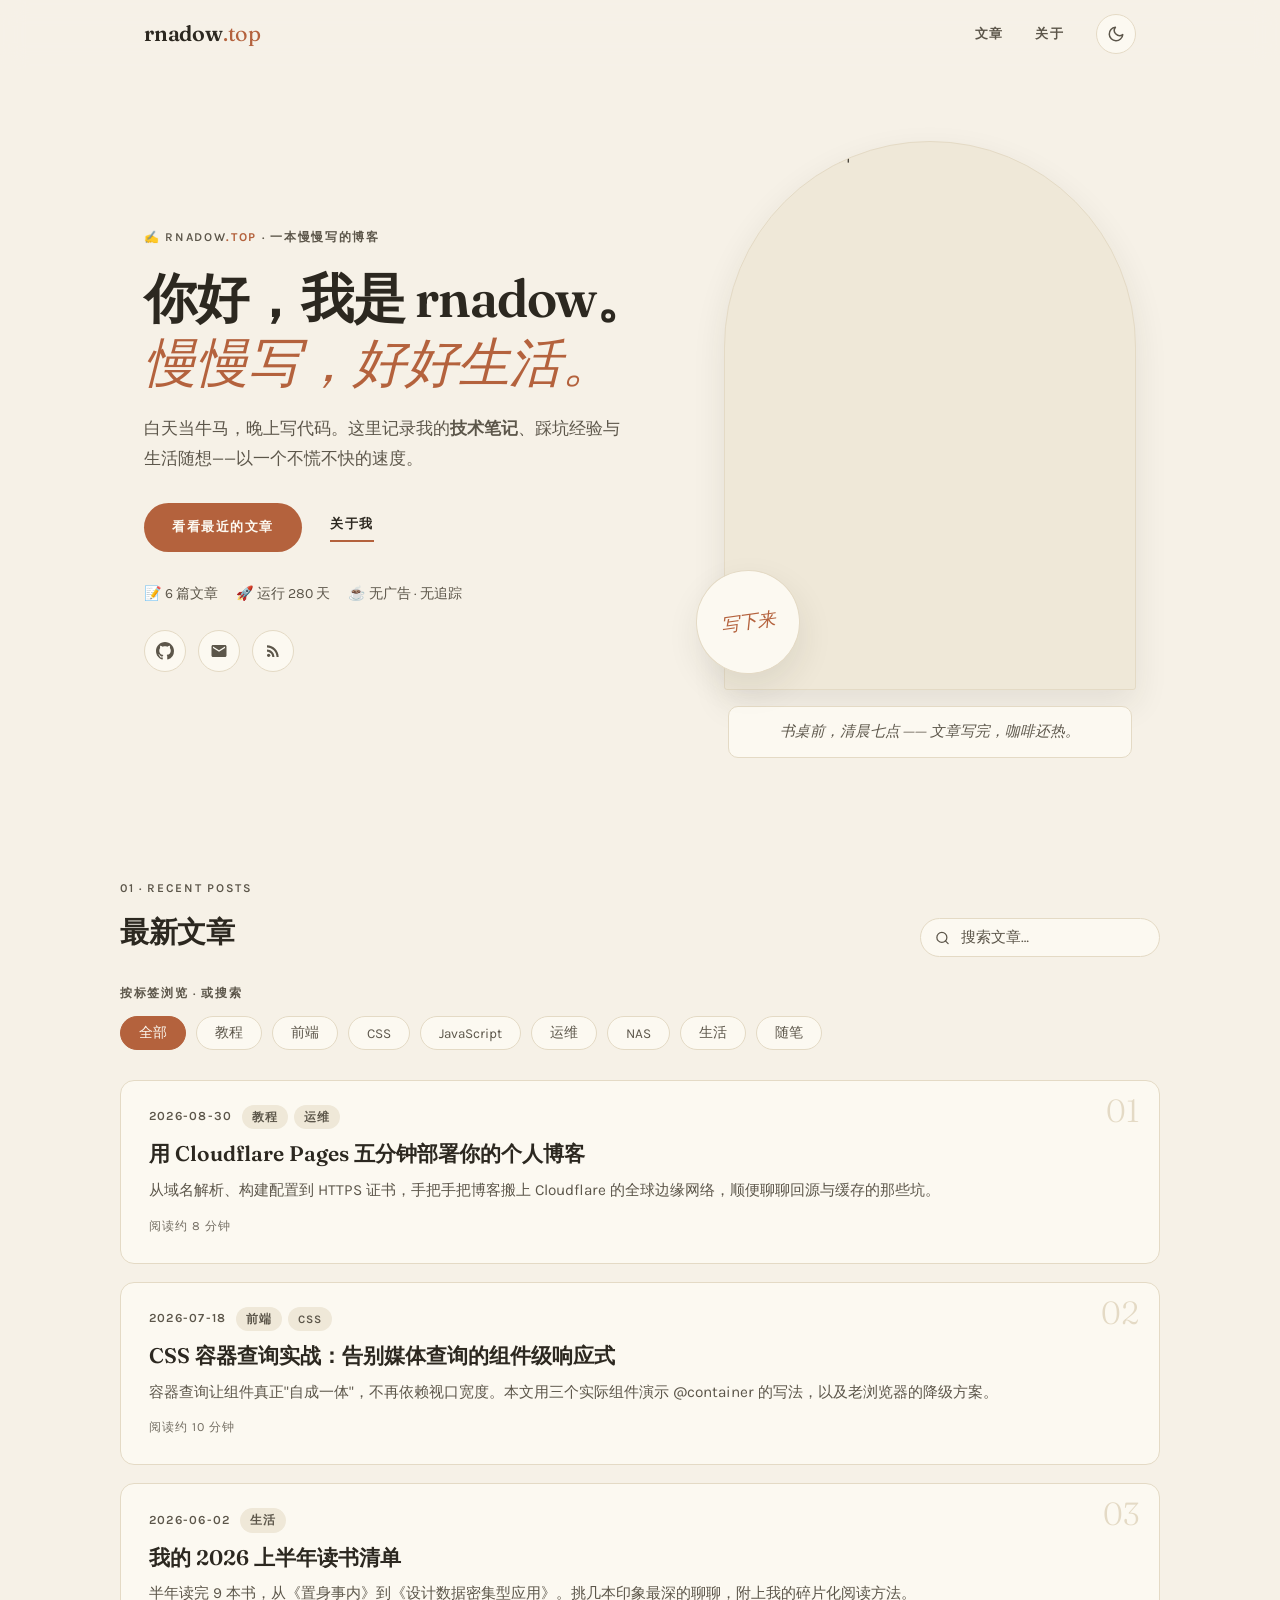
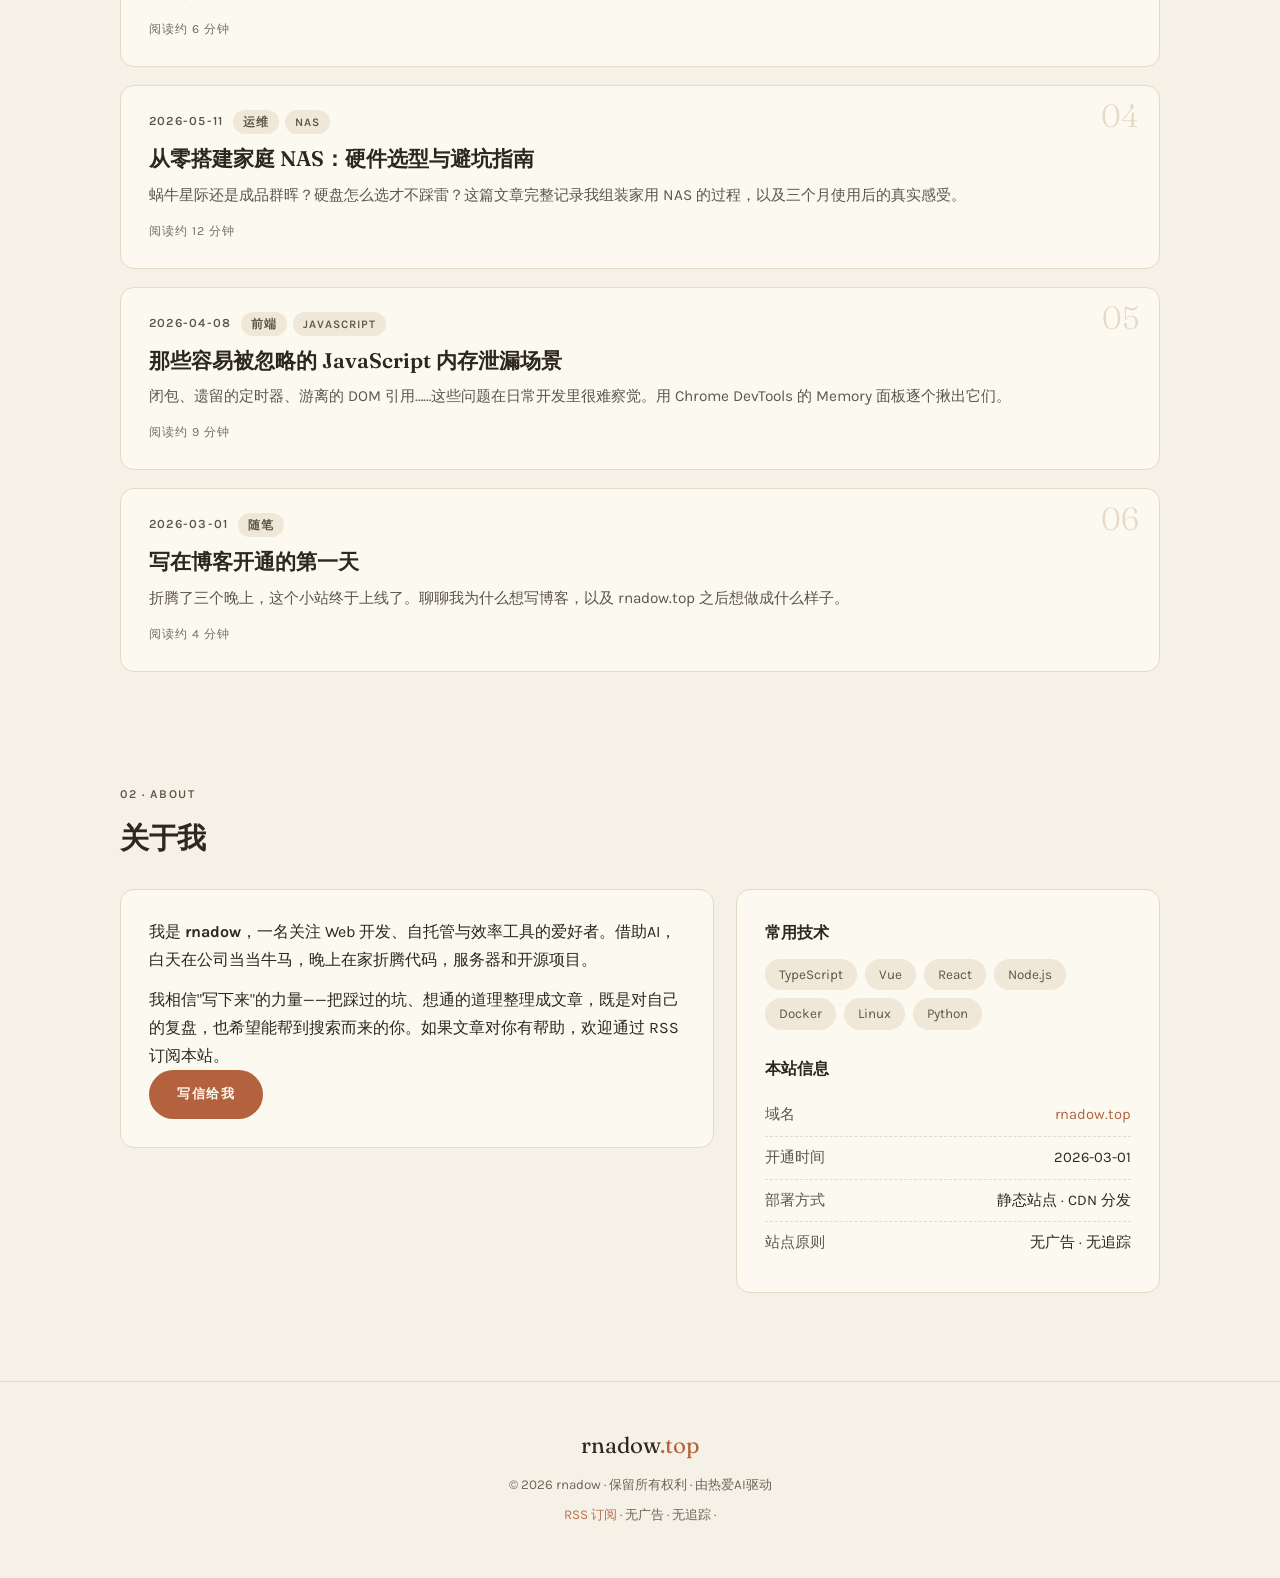
==== commit 9c7d47b4: "Update index.html update rescribe" ====
--- a/index.html
+++ b/index.html
@@ -47,7 +47,7 @@
       <div class="hero-copy">
         <p class="eyebrow">✍️ rnadow<strong>.top</strong> · 一本慢慢写的博客</p>
         <h1>你好，我是 rnadow。<br><em>慢慢写，好好生活。</em></h1>
-        <p class="tagline">白天写代码，晚上折腾服务器。这里记录我的<strong>技术笔记</strong>、踩坑经验与生活随想——以一个不慌不快的速度。</p>
+        <p class="tagline">白天当牛马，晚上写代码。这里记录我的<strong>技术笔记</strong>、踩坑经验与生活随想——以一个不慌不快的速度。</p>
         <div class="hero-actions">
           <a class="btn" href="#posts">看看最近的文章</a>
           <a class="link-underline" href="#about">关于我</a>
@@ -200,7 +200,7 @@
       </div>
       <div class="about-grid">
         <div class="about-card about-text">
-          <p>我是 <strong>rnadow</strong>，一名关注 Web 开发、自托管与效率工具的独立开发者。白天在公司写业务代码，晚上在家折腾服务器和开源项目。</p>
+          <p>我是 <strong>rnadow</strong>，一名关注 Web 开发、自托管与效率工具的爱好者。借助AI，白天在公司当当牛马，晚上在家折腾代码，服务器和开源项目。</p>
           <p>我相信"写下来"的力量——把踩过的坑、想通的道理整理成文章，既是对自己的复盘，也希望能帮到搜索而来的你。如果文章对你有帮助，欢迎通过 RSS 订阅本站。</p>
           <a class="btn" href="mailto:i@rnadow.top">写信给我</a>
         </div>
@@ -231,8 +231,8 @@
   <footer class="site-footer">
     <div class="container">
       <p class="foot-logo">rnadow<span>.top</span></p>
-      <p>© <span id="year">2026</span> rnadow · 保留所有权利 · 由热爱驱动</p>
-      <p><a href="https://rnadow.top/feed.xml">RSS 订阅</a> · 无广告 · 无追踪 · 手写 HTML &amp; CSS</p>
+      <p>© <span id="year">2026</span> rnadow · 保留所有权利 · 由热爱AI驱动</p>
+      <p><a href="https://rnadow.top/feed.xml">RSS 订阅</a> · 无广告 · 无追踪 · </p>
     </div>
   </footer>
 
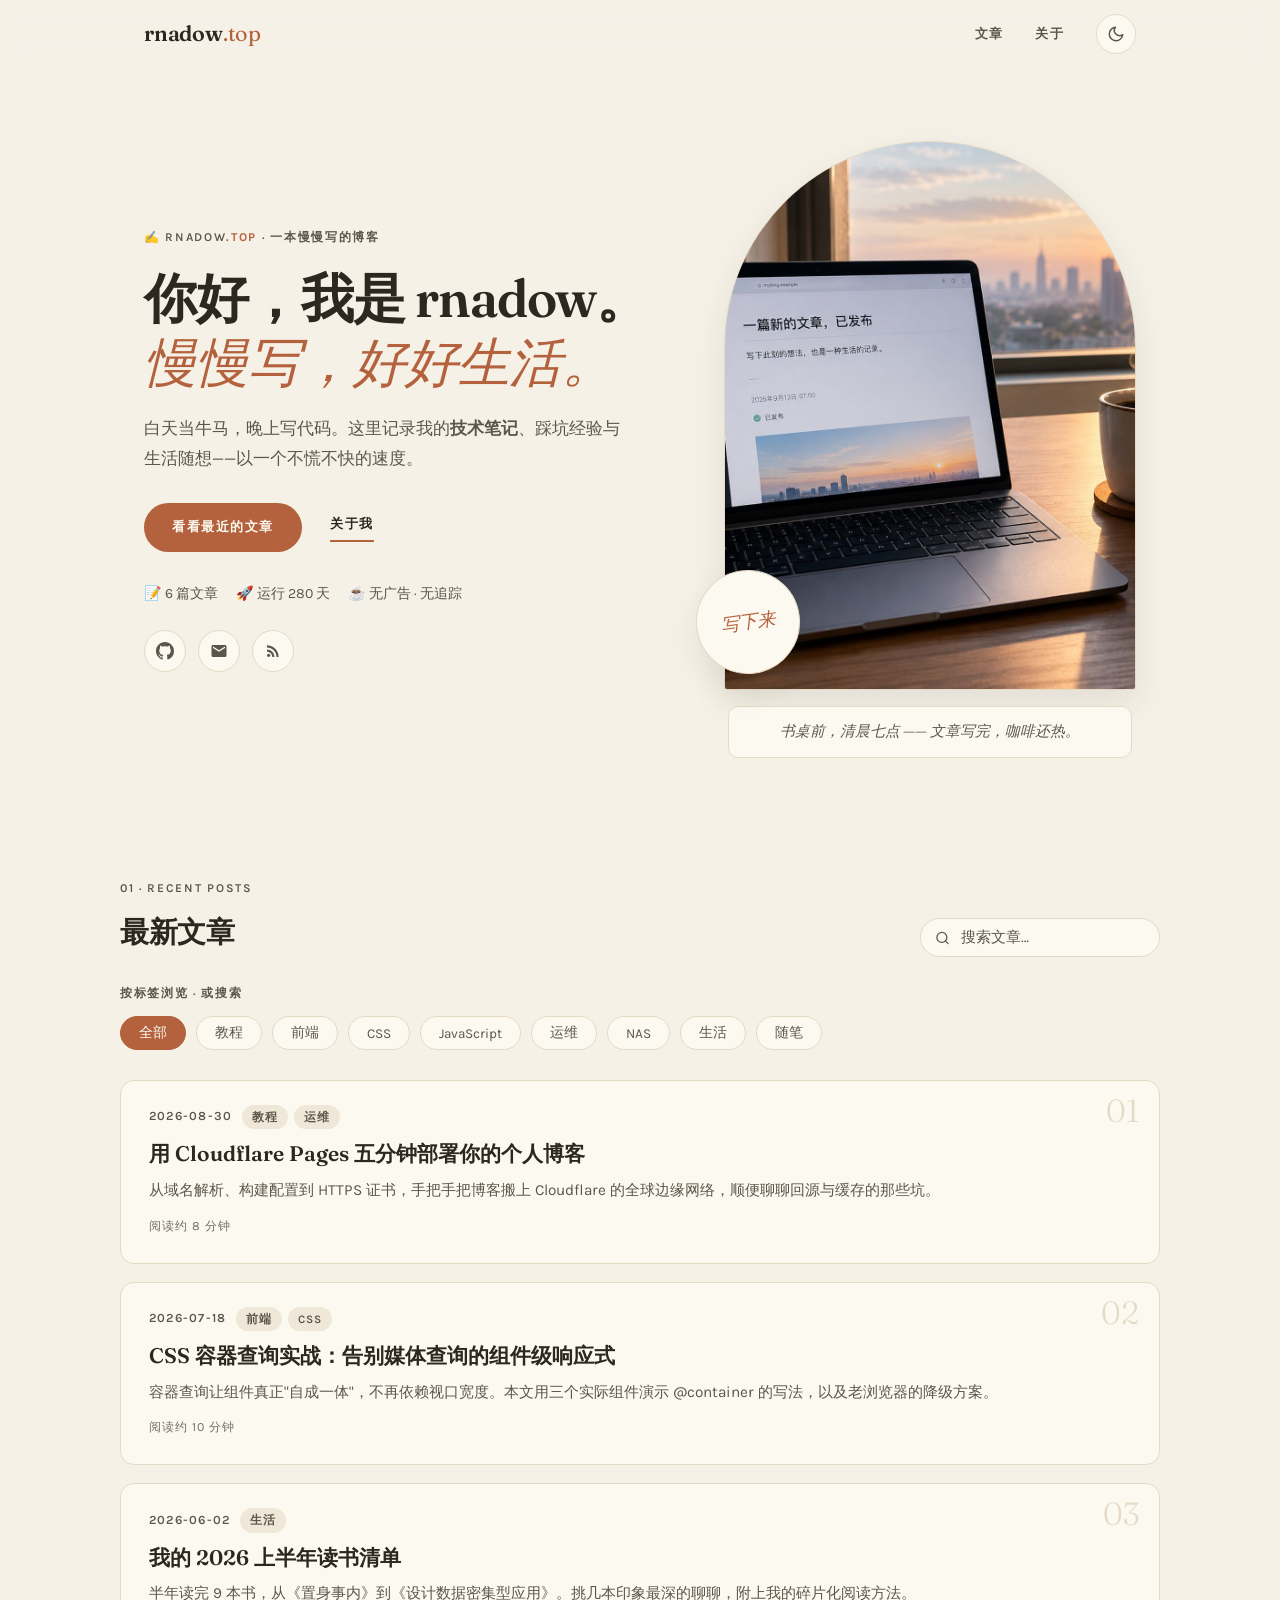
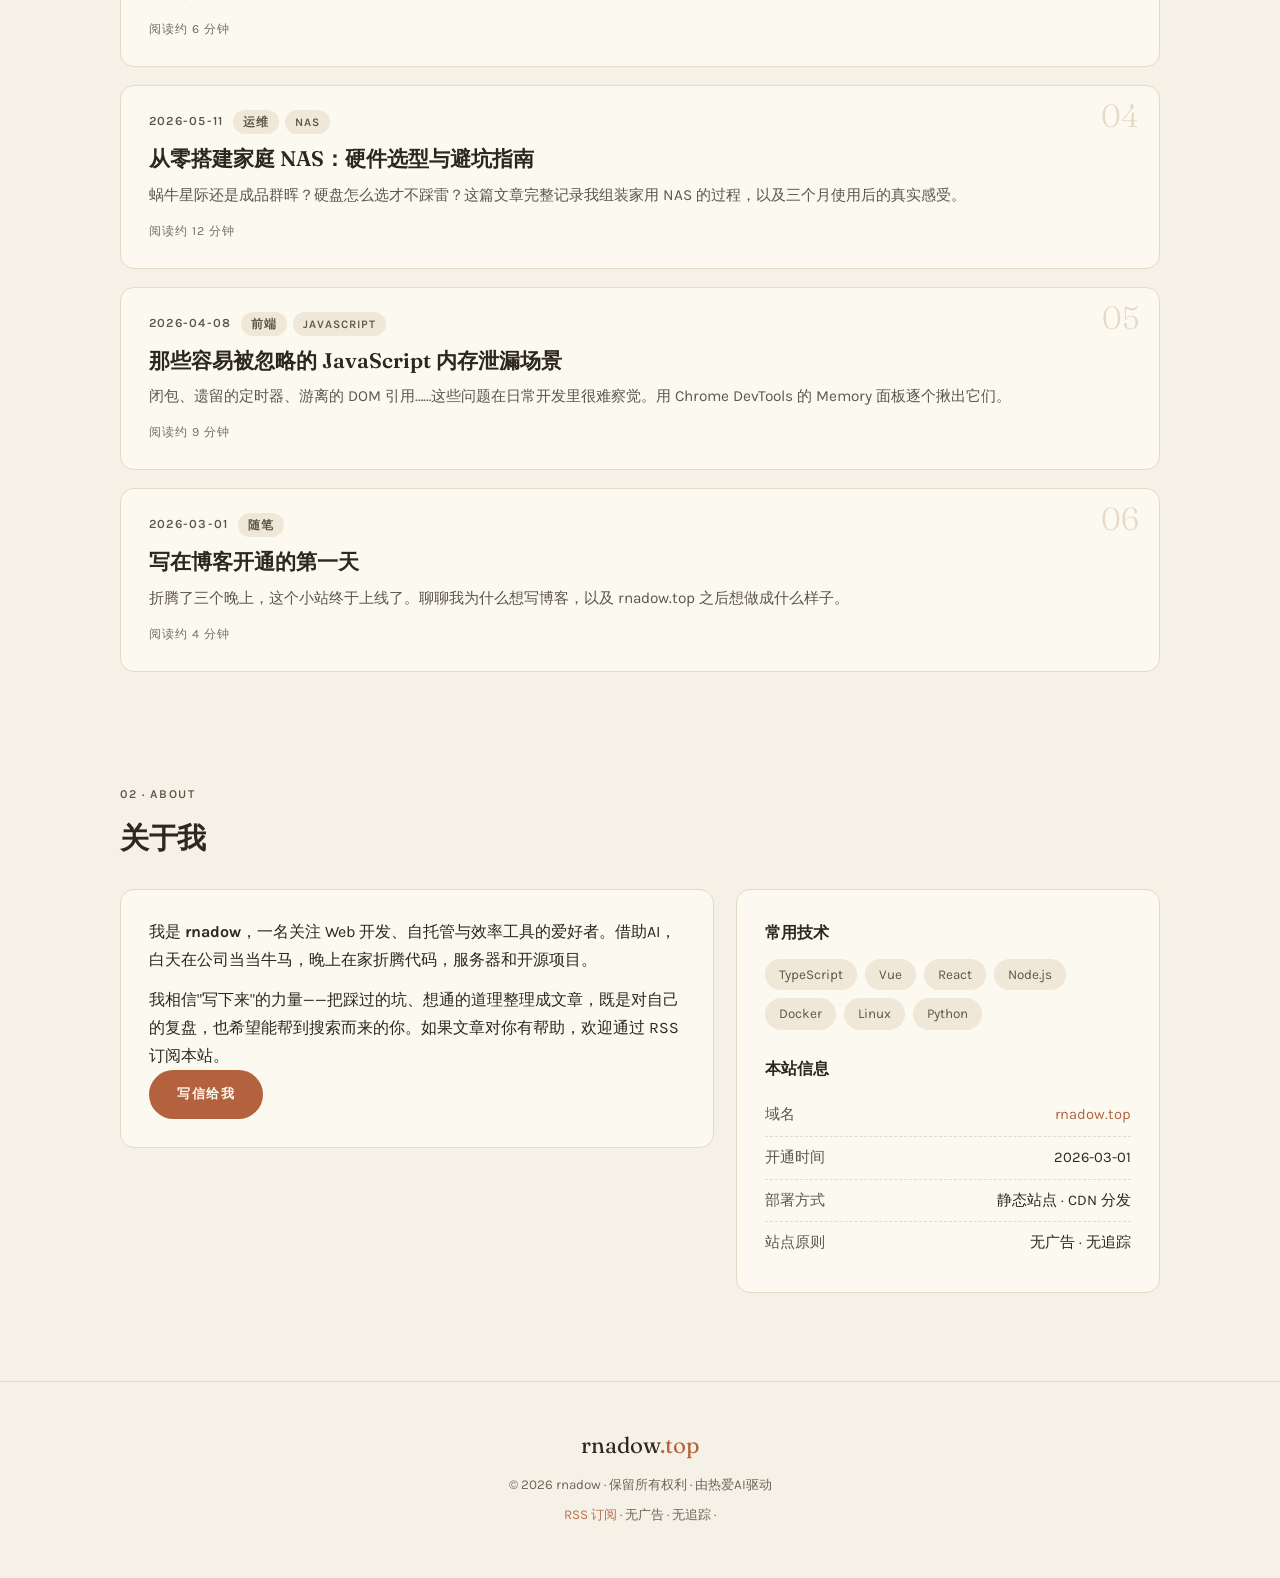
==== commit e7f5e09b: "assets: 首页与社交预览图替换为清晨书桌配图" ====
--- a/index.html
+++ b/index.html
@@ -72,7 +72,7 @@
 
       <div class="hero-art">
         <div class="arch">
-          <img src="https://picsum.photos/id/0/900/1200.jpg" alt="书桌一角的照片" loading="eager">
+          <img src="assets/hero-desk.jpg" alt="清晨的书桌：屏幕上是一篇已发布的文章，咖啡还热" loading="eager">
         </div>
         <div class="badge-circle" aria-hidden="true">写下来</div>
         <p class="art-caption">书桌前，清晨七点 —— 文章写完，咖啡还热。</p>
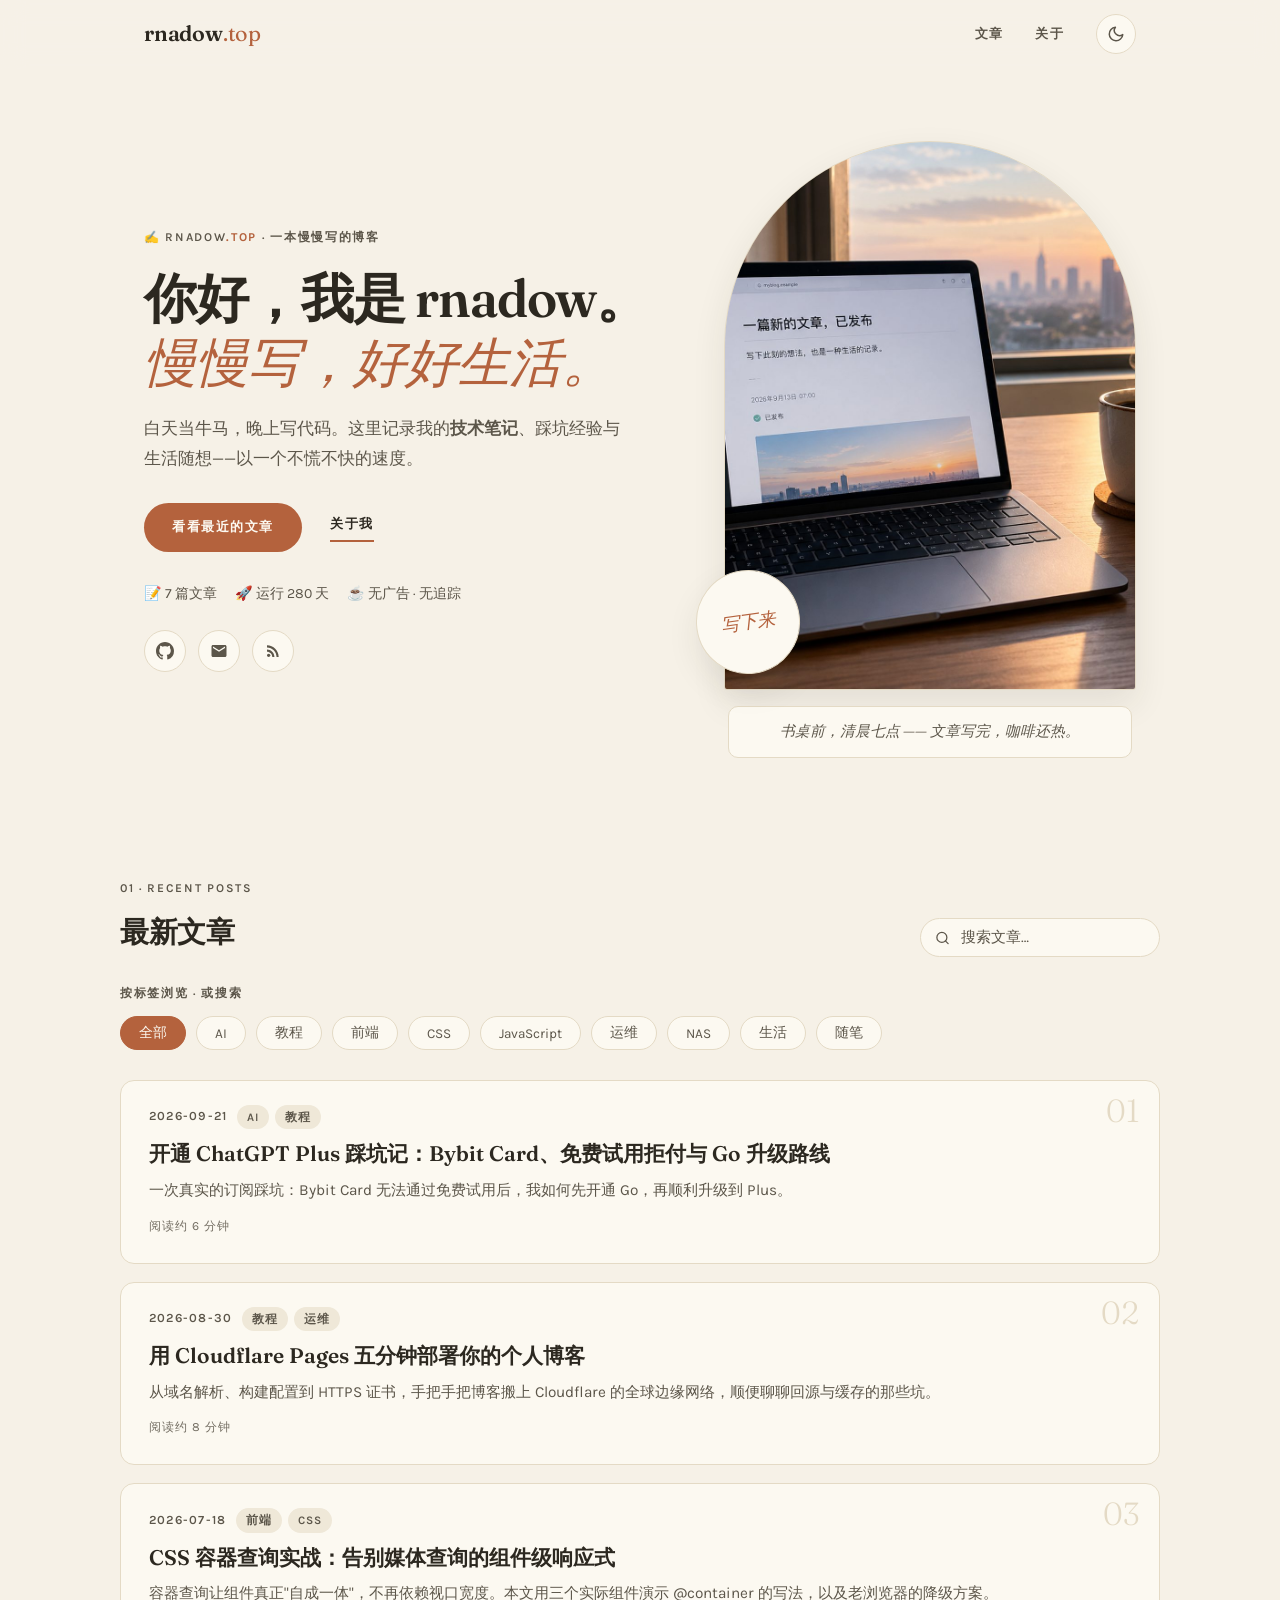
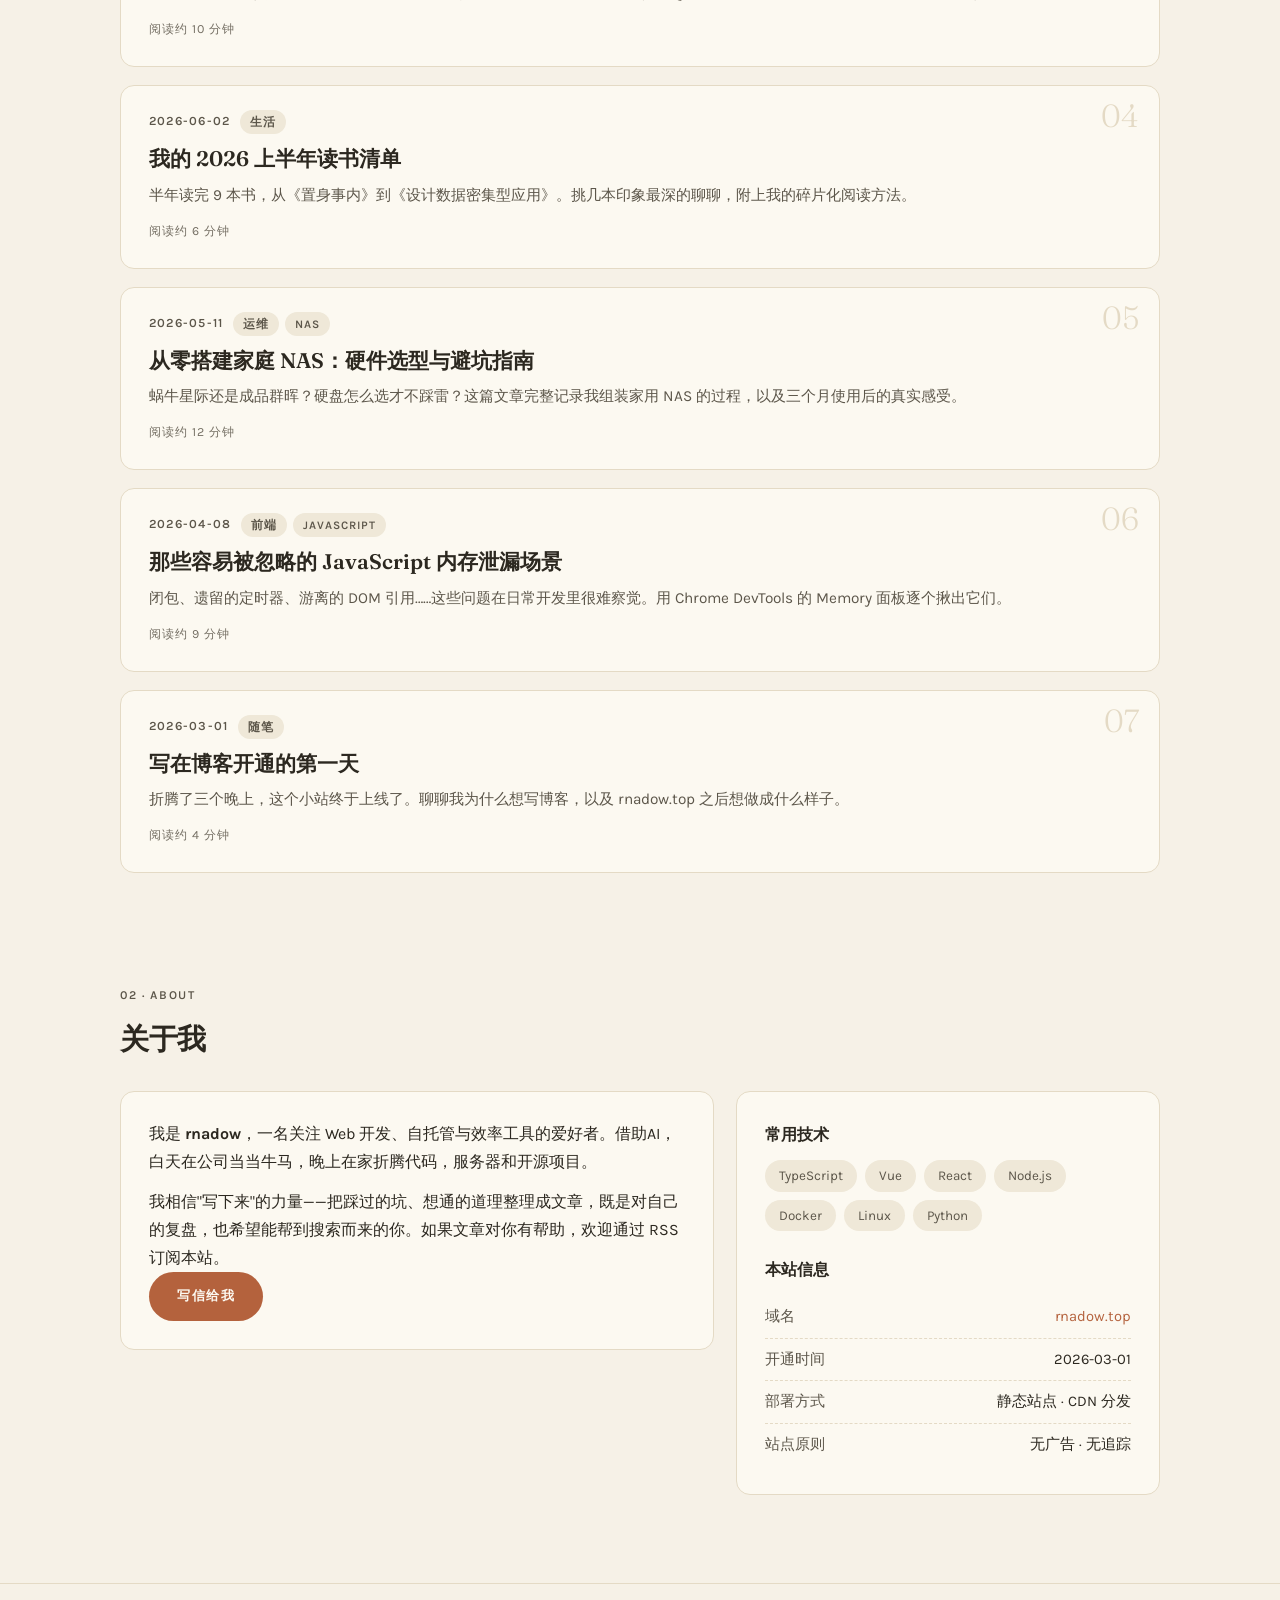
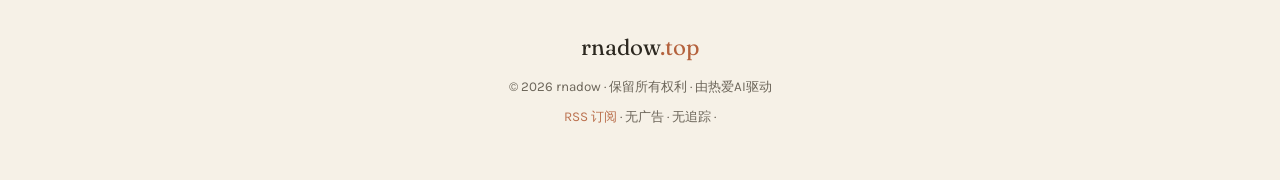
==== commit 61318a97: "更新文章，chatgpt升级记录" ====
--- a/index.html
+++ b/index.html
@@ -53,7 +53,7 @@
           <a class="link-underline" href="#about">关于我</a>
         </div>
         <p class="hero-meta">
-          <span>📝 <span id="post-count">6</span> 篇文章</span>
+          <span>📝 <span id="post-count">7</span> 篇文章</span>
           <span>🚀 运行 <span id="run-days">—</span> 天</span>
           <span>☕ 无广告 · 无追踪</span>
         </p>
@@ -95,6 +95,7 @@
       <p class="eyebrow tags-eyebrow">按标签浏览 · 或搜索</p>
       <div class="tag-cloud" id="tag-cloud" aria-label="按标签筛选">
         <button class="tag active" data-tag="全部">全部</button>
+        <button class="tag" data-tag="AI">AI</button>
         <button class="tag" data-tag="教程">教程</button>
         <button class="tag" data-tag="前端">前端</button>
         <button class="tag" data-tag="CSS">CSS</button>
@@ -107,8 +108,21 @@
 
       <div class="post-list" id="post-list">
 
+        <article class="post-card" data-tags="AI 教程">
+          <span class="post-num" aria-hidden="true">01</span>
+          <a href="posts/chatgpt-plus-bybit-card-lessons/" class="post-link">
+            <div class="post-meta">
+              <time datetime="2026-09-21">2026-09-21</time>
+              <span class="tags-mini"><span class="mini-tag">AI</span><span class="mini-tag">教程</span></span>
+            </div>
+            <h3 class="post-title">开通 ChatGPT Plus 踩坑记：Bybit Card、免费试用拒付与 Go 升级路线</h3>
+            <p class="post-excerpt">一次真实的订阅踩坑：Bybit Card 无法通过免费试用后，我如何先开通 Go，再顺利升级到 Plus。</p>
+            <span class="read-time">阅读约 6 分钟</span>
+          </a>
+        </article>
+
         <article class="post-card" data-tags="教程 运维">
-          <span class="post-num" aria-hidden="true">01</span>
+          <span class="post-num" aria-hidden="true">02</span>
           <a href="posts/deploy-blog-on-cloudflare-pages/" class="post-link">
             <div class="post-meta">
               <time datetime="2026-08-30">2026-08-30</time>
@@ -121,7 +135,7 @@
         </article>
 
         <article class="post-card" data-tags="前端 CSS">
-          <span class="post-num" aria-hidden="true">02</span>
+          <span class="post-num" aria-hidden="true">03</span>
           <a href="posts/css-container-queries-in-practice/" class="post-link">
             <div class="post-meta">
               <time datetime="2026-07-18">2026-07-18</time>
@@ -134,7 +148,7 @@
         </article>
 
         <article class="post-card" data-tags="生活">
-          <span class="post-num" aria-hidden="true">03</span>
+          <span class="post-num" aria-hidden="true">04</span>
           <a href="posts/2026-h1-reading-list/" class="post-link">
             <div class="post-meta">
               <time datetime="2026-06-02">2026-06-02</time>
@@ -147,7 +161,7 @@
         </article>
 
         <article class="post-card" data-tags="运维 NAS">
-          <span class="post-num" aria-hidden="true">04</span>
+          <span class="post-num" aria-hidden="true">05</span>
           <a href="posts/build-home-nas-guide/" class="post-link">
             <div class="post-meta">
               <time datetime="2026-05-11">2026-05-11</time>
@@ -160,7 +174,7 @@
         </article>
 
         <article class="post-card" data-tags="前端 JavaScript">
-          <span class="post-num" aria-hidden="true">05</span>
+          <span class="post-num" aria-hidden="true">06</span>
           <a href="posts/javascript-memory-leaks/" class="post-link">
             <div class="post-meta">
               <time datetime="2026-04-08">2026-04-08</time>
@@ -173,7 +187,7 @@
         </article>
 
         <article class="post-card" data-tags="随笔">
-          <span class="post-num" aria-hidden="true">06</span>
+          <span class="post-num" aria-hidden="true">07</span>
           <a href="posts/hello-world-first-post/" class="post-link">
             <div class="post-meta">
               <time datetime="2026-03-01">2026-03-01</time>
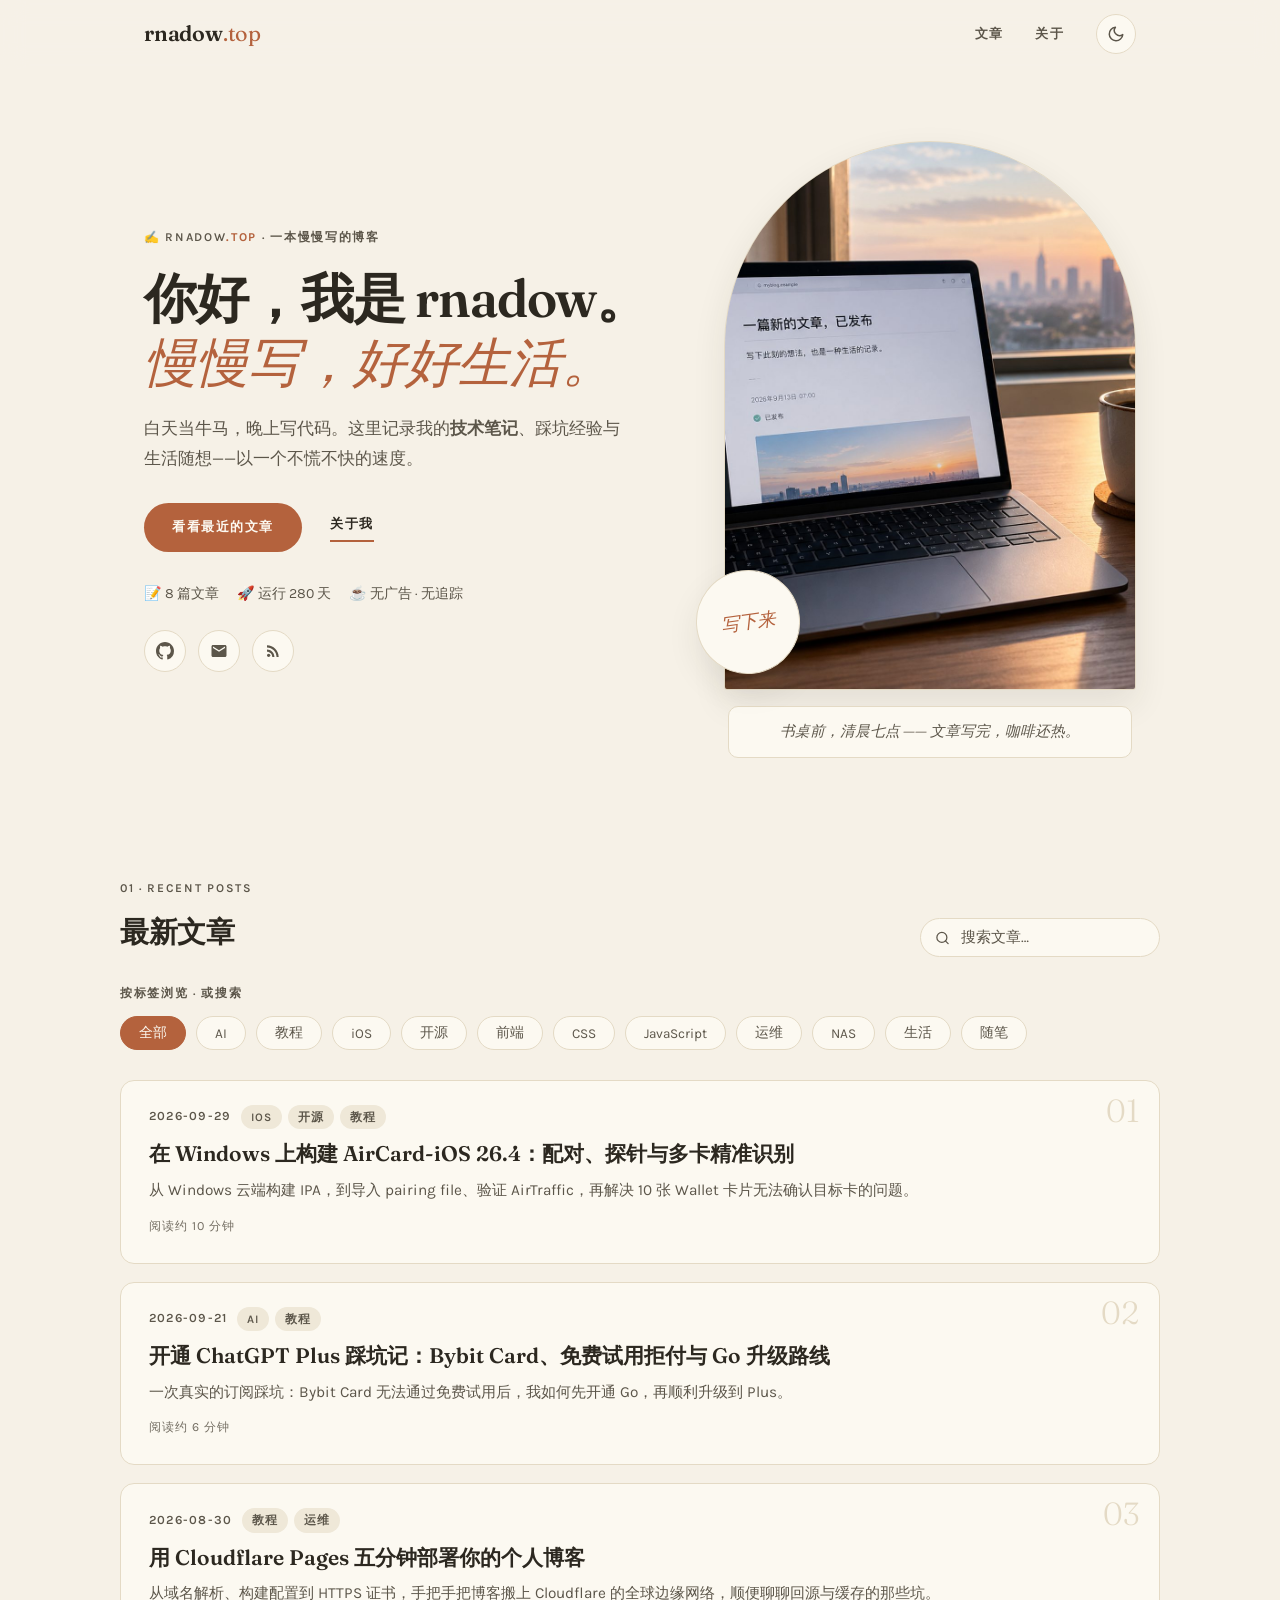
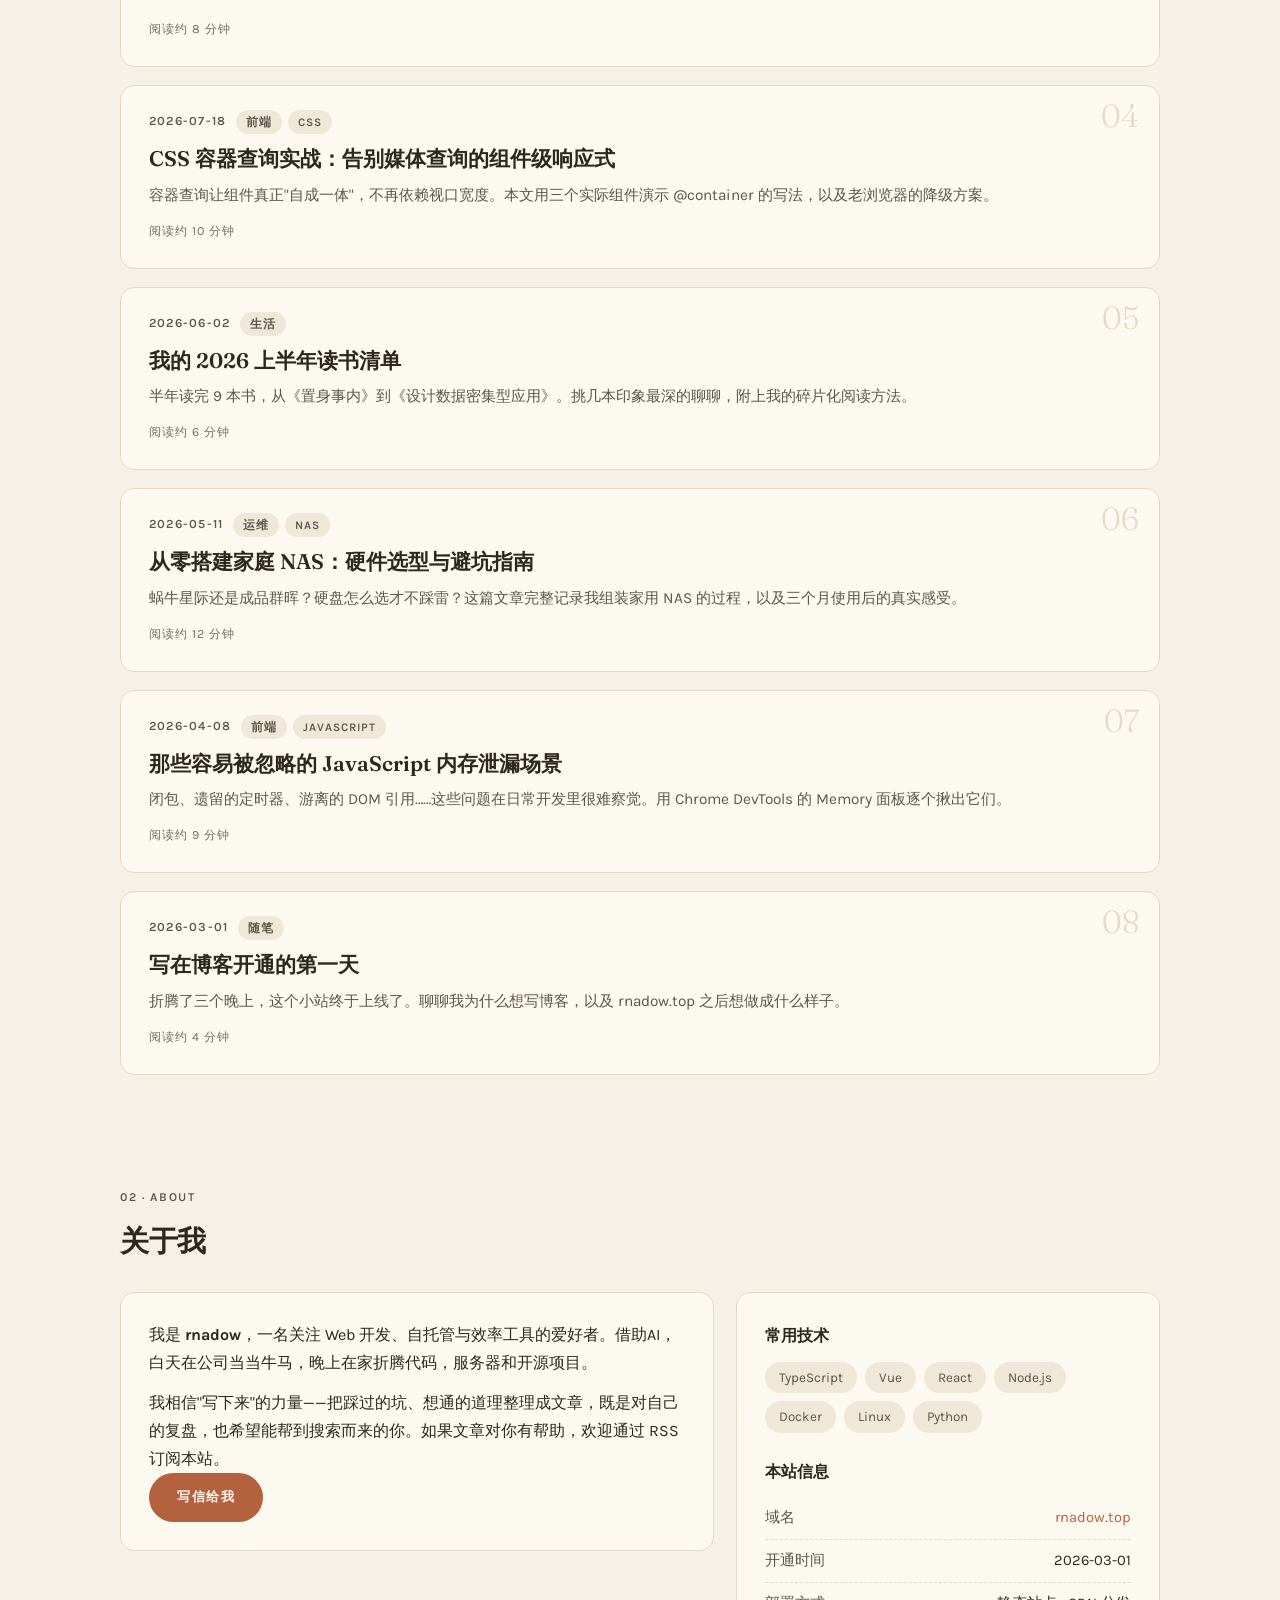
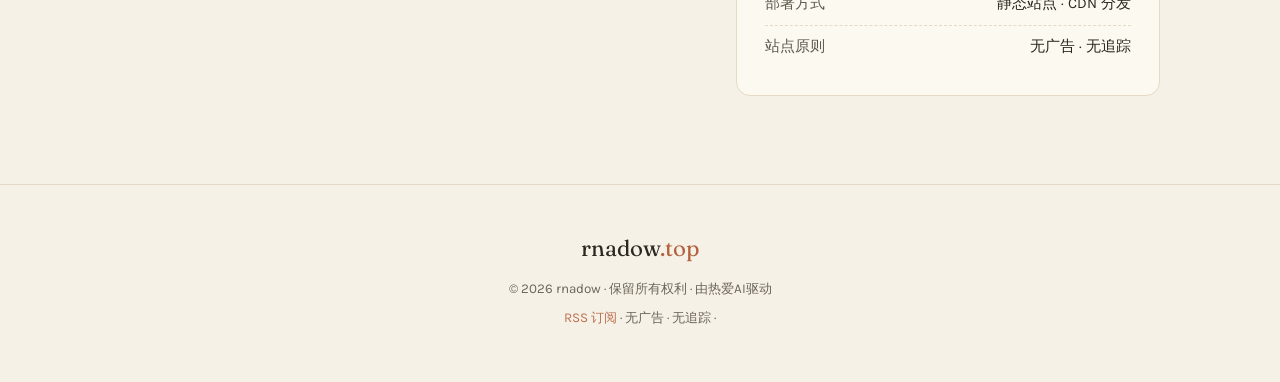
==== commit b8edad5c: "post: document AirCard iOS 26.4 workflow" ====
--- a/index.html
+++ b/index.html
@@ -53,7 +53,7 @@
           <a class="link-underline" href="#about">关于我</a>
         </div>
         <p class="hero-meta">
-          <span>📝 <span id="post-count">7</span> 篇文章</span>
+          <span>📝 <span id="post-count">8</span> 篇文章</span>
           <span>🚀 运行 <span id="run-days">—</span> 天</span>
           <span>☕ 无广告 · 无追踪</span>
         </p>
@@ -97,6 +97,8 @@
         <button class="tag active" data-tag="全部">全部</button>
         <button class="tag" data-tag="AI">AI</button>
         <button class="tag" data-tag="教程">教程</button>
+        <button class="tag" data-tag="iOS">iOS</button>
+        <button class="tag" data-tag="开源">开源</button>
         <button class="tag" data-tag="前端">前端</button>
         <button class="tag" data-tag="CSS">CSS</button>
         <button class="tag" data-tag="JavaScript">JavaScript</button>
@@ -108,8 +110,21 @@
 
       <div class="post-list" id="post-list">
 
+        <article class="post-card" data-tags="iOS 开源 教程">
+          <span class="post-num" aria-hidden="true">01</span>
+          <a href="posts/aircard-ios-26-4-windows-build/" class="post-link">
+            <div class="post-meta">
+              <time datetime="2026-09-29">2026-09-29</time>
+              <span class="tags-mini"><span class="mini-tag">iOS</span><span class="mini-tag">开源</span><span class="mini-tag">教程</span></span>
+            </div>
+            <h3 class="post-title">在 Windows 上构建 AirCard-iOS 26.4：配对、探针与多卡精准识别</h3>
+            <p class="post-excerpt">从 Windows 云端构建 IPA，到导入 pairing file、验证 AirTraffic，再解决 10 张 Wallet 卡片无法确认目标卡的问题。</p>
+            <span class="read-time">阅读约 10 分钟</span>
+          </a>
+        </article>
+
         <article class="post-card" data-tags="AI 教程">
-          <span class="post-num" aria-hidden="true">01</span>
+          <span class="post-num" aria-hidden="true">02</span>
           <a href="posts/chatgpt-plus-bybit-card-lessons/" class="post-link">
             <div class="post-meta">
               <time datetime="2026-09-21">2026-09-21</time>
@@ -122,7 +137,7 @@
         </article>
 
         <article class="post-card" data-tags="教程 运维">
-          <span class="post-num" aria-hidden="true">02</span>
+          <span class="post-num" aria-hidden="true">03</span>
           <a href="posts/deploy-blog-on-cloudflare-pages/" class="post-link">
             <div class="post-meta">
               <time datetime="2026-08-30">2026-08-30</time>
@@ -135,7 +150,7 @@
         </article>
 
         <article class="post-card" data-tags="前端 CSS">
-          <span class="post-num" aria-hidden="true">03</span>
+          <span class="post-num" aria-hidden="true">04</span>
           <a href="posts/css-container-queries-in-practice/" class="post-link">
             <div class="post-meta">
               <time datetime="2026-07-18">2026-07-18</time>
@@ -148,7 +163,7 @@
         </article>
 
         <article class="post-card" data-tags="生活">
-          <span class="post-num" aria-hidden="true">04</span>
+          <span class="post-num" aria-hidden="true">05</span>
           <a href="posts/2026-h1-reading-list/" class="post-link">
             <div class="post-meta">
               <time datetime="2026-06-02">2026-06-02</time>
@@ -161,7 +176,7 @@
         </article>
 
         <article class="post-card" data-tags="运维 NAS">
-          <span class="post-num" aria-hidden="true">05</span>
+          <span class="post-num" aria-hidden="true">06</span>
           <a href="posts/build-home-nas-guide/" class="post-link">
             <div class="post-meta">
               <time datetime="2026-05-11">2026-05-11</time>
@@ -174,7 +189,7 @@
         </article>
 
         <article class="post-card" data-tags="前端 JavaScript">
-          <span class="post-num" aria-hidden="true">06</span>
+          <span class="post-num" aria-hidden="true">07</span>
           <a href="posts/javascript-memory-leaks/" class="post-link">
             <div class="post-meta">
               <time datetime="2026-04-08">2026-04-08</time>
@@ -187,7 +202,7 @@
         </article>
 
         <article class="post-card" data-tags="随笔">
-          <span class="post-num" aria-hidden="true">07</span>
+          <span class="post-num" aria-hidden="true">08</span>
           <a href="posts/hello-world-first-post/" class="post-link">
             <div class="post-meta">
               <time datetime="2026-03-01">2026-03-01</time>
